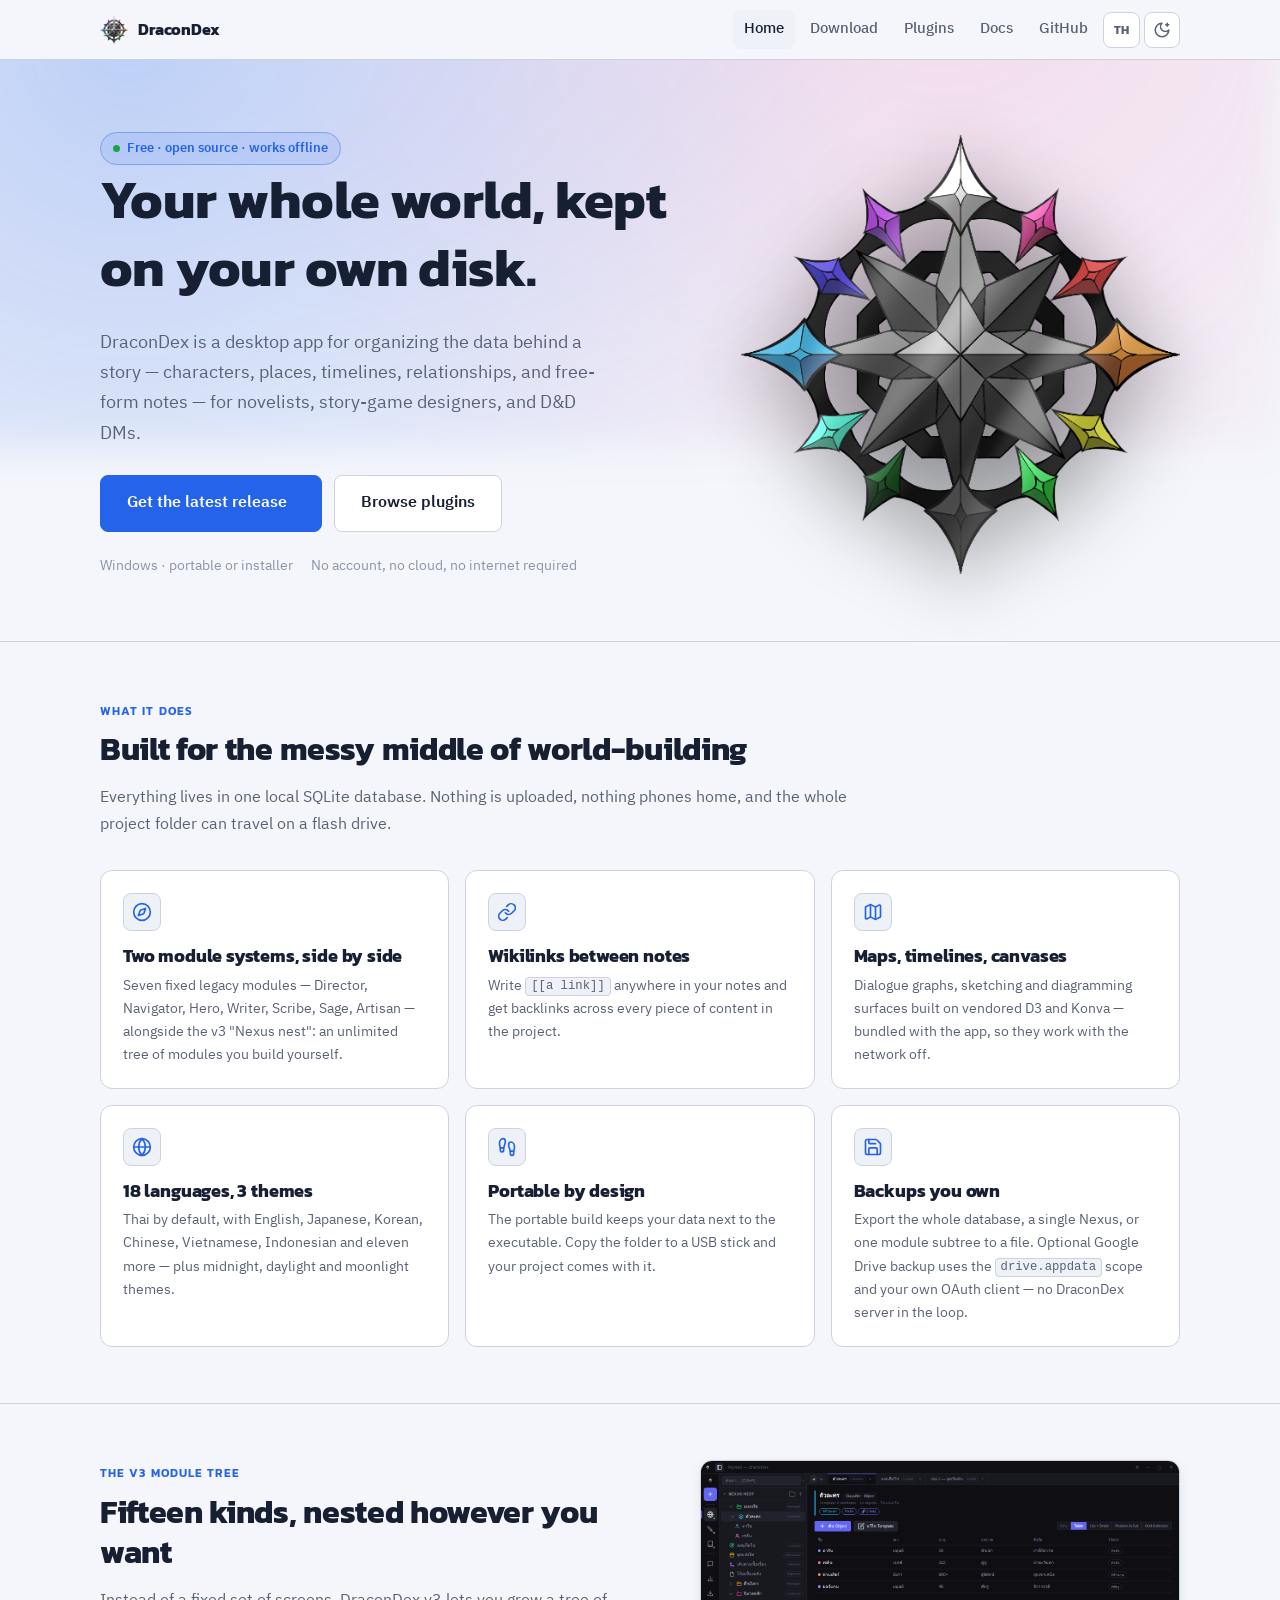
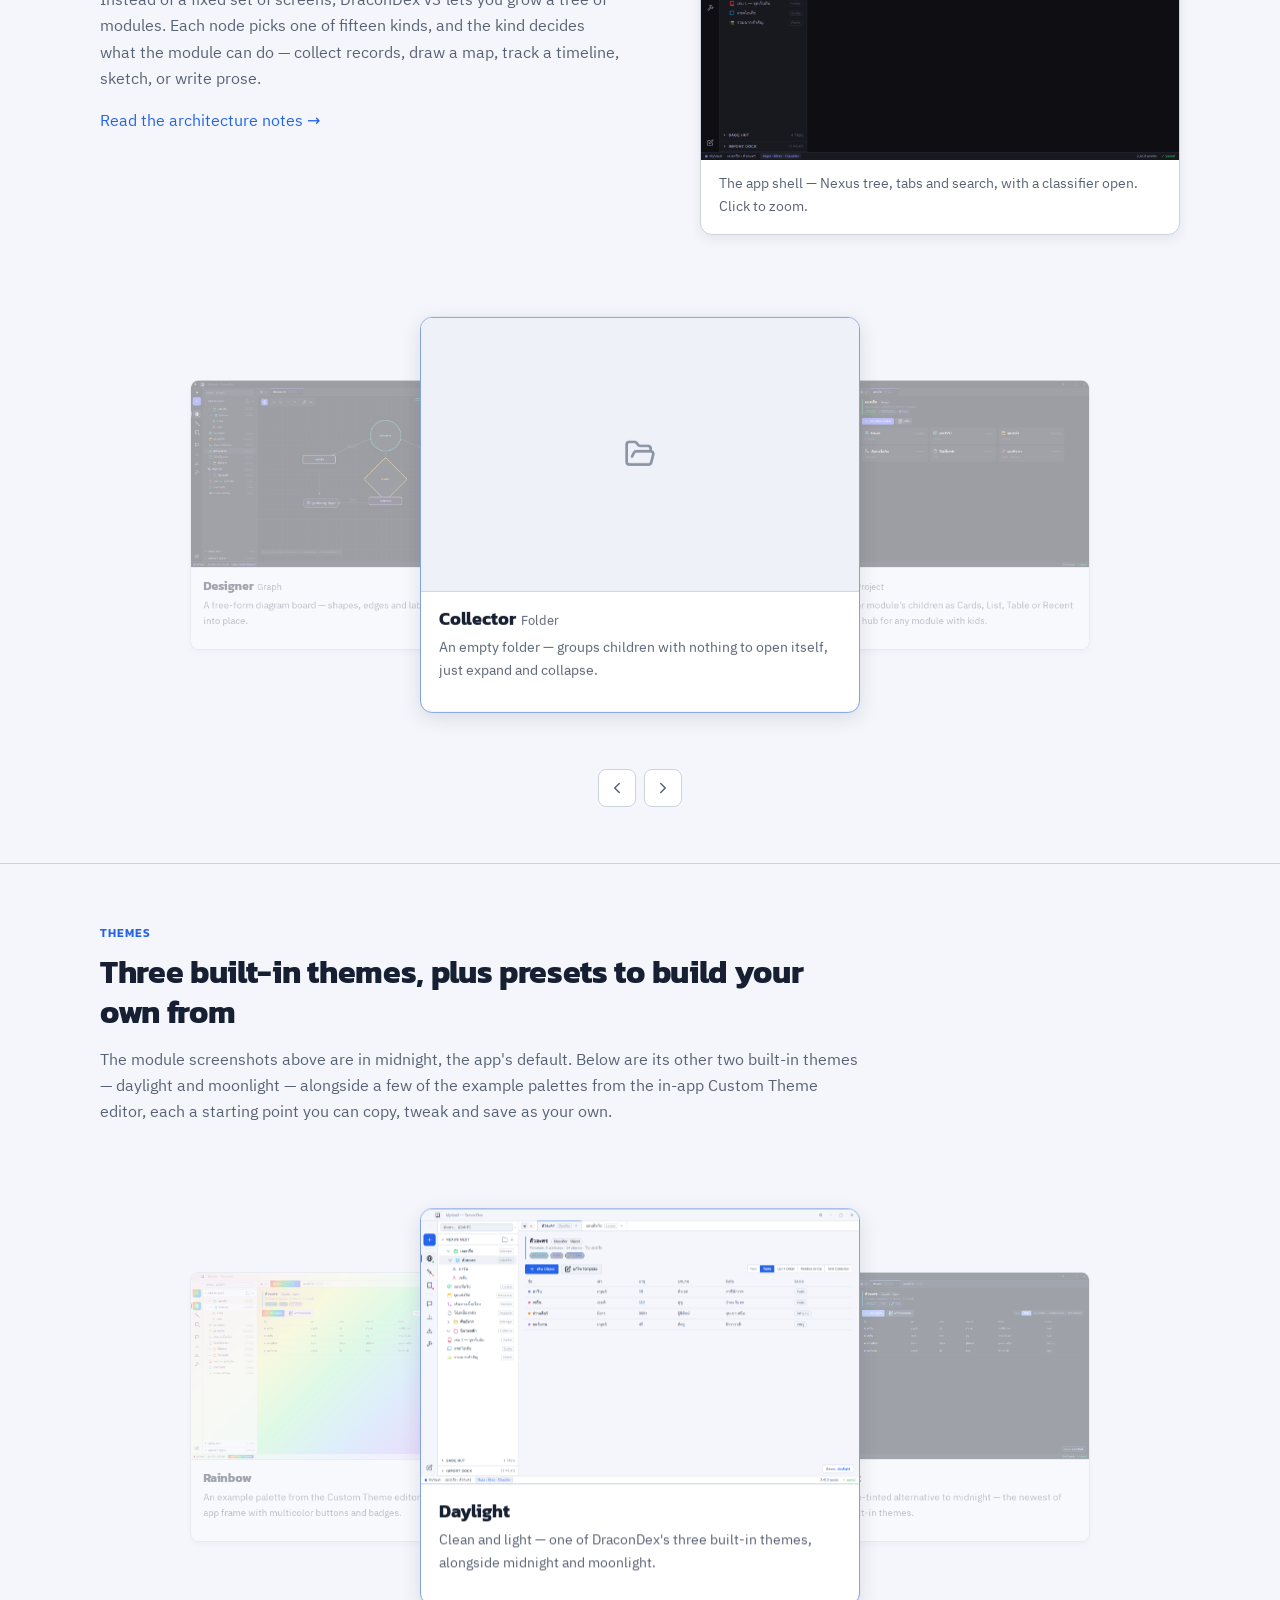
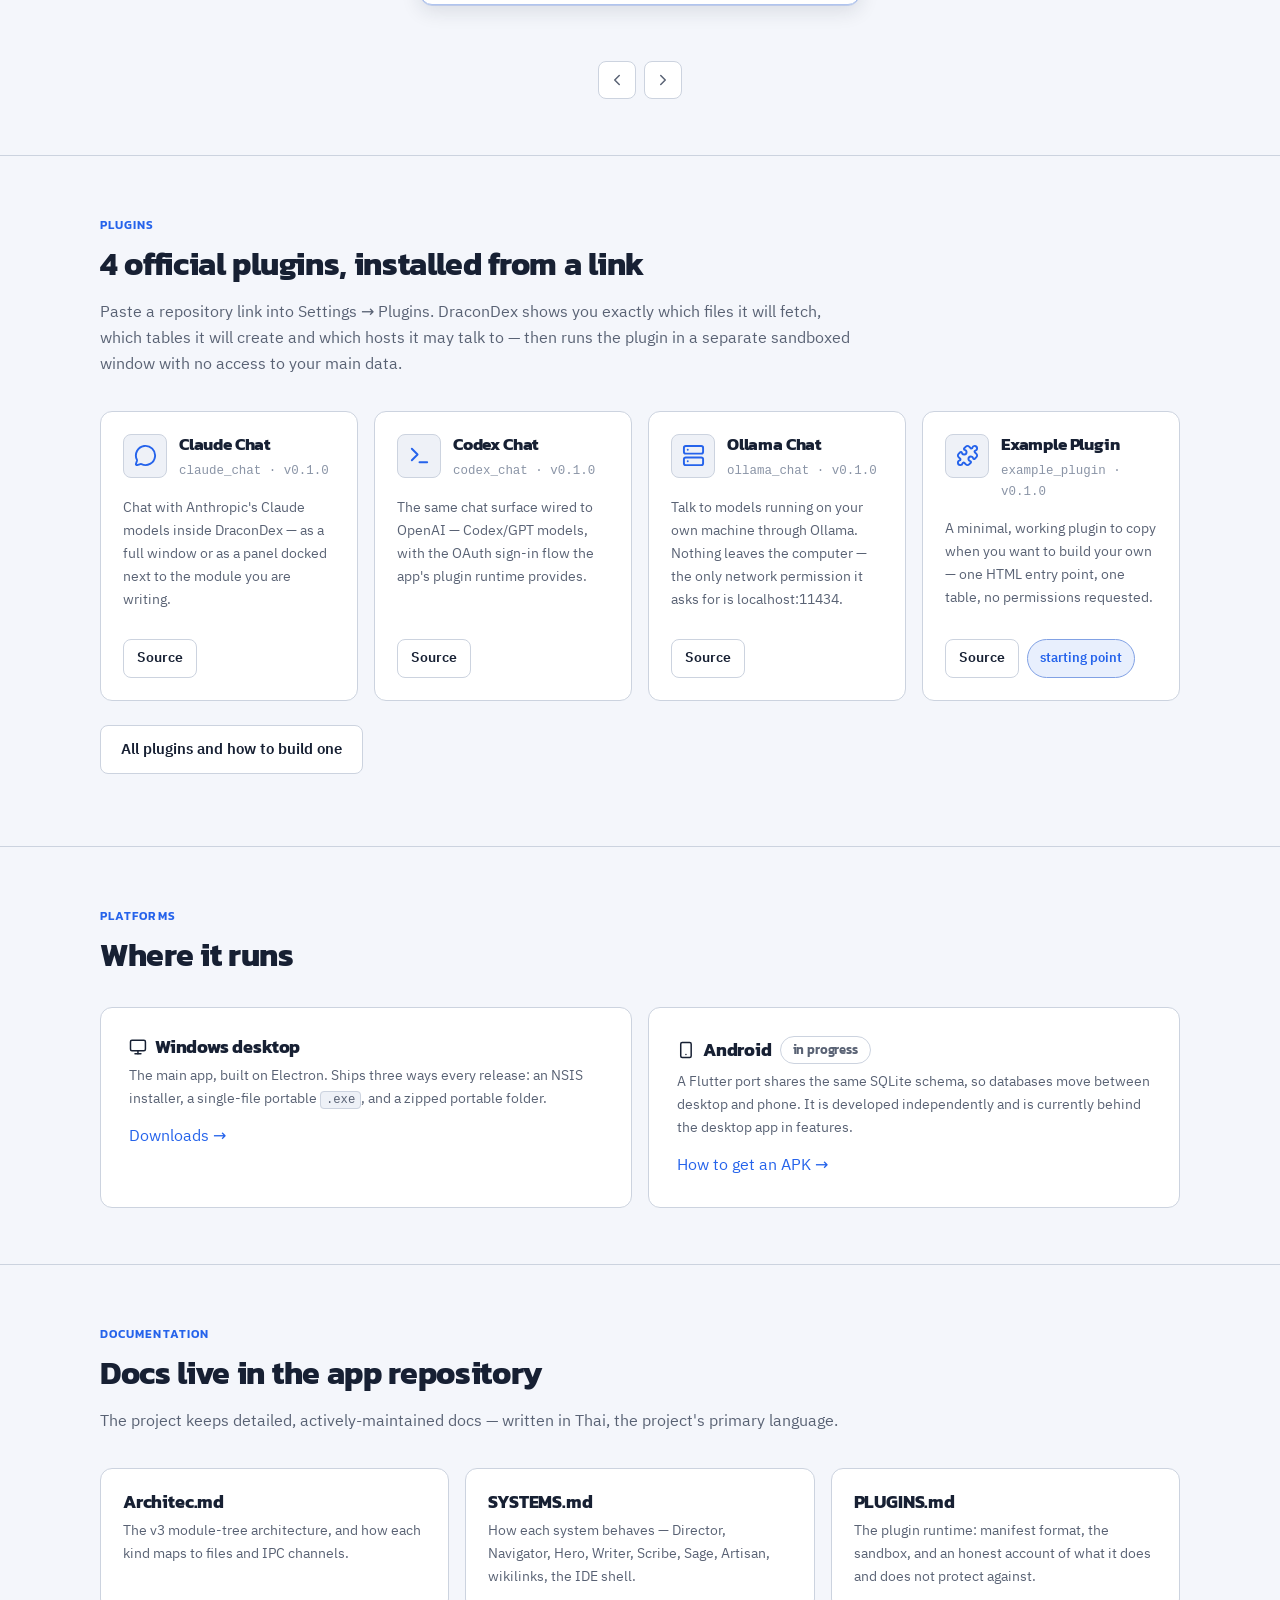
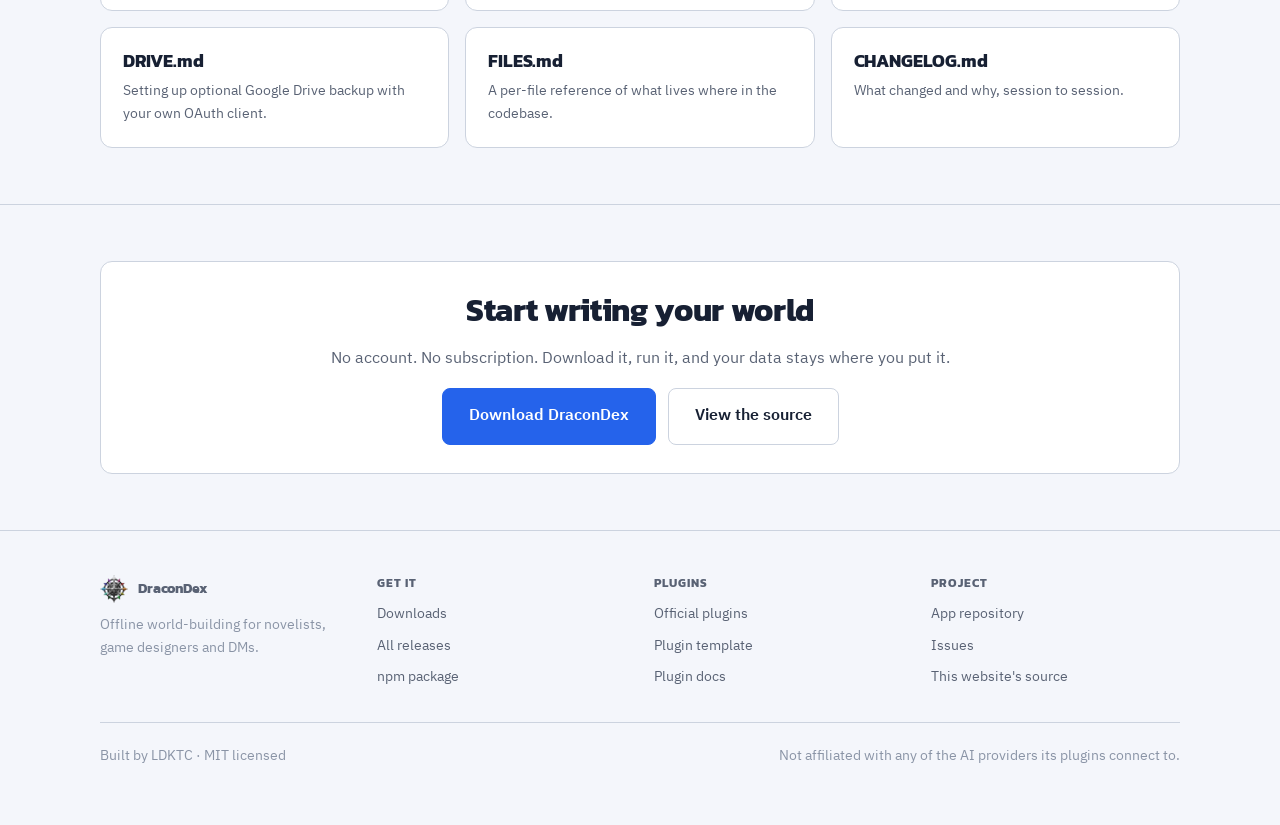
==== index.html @ 239ea505 "Show each module kind's real (Classic) name in the module tree The v3 module-tree carousel only show" ====
<!doctype html>
<html lang="en">
  <head>
    <meta charset="utf-8" />
    <meta name="viewport" content="width=device-width, initial-scale=1" />
    <title data-i18n="home.meta.title">DraconDex — offline world-building for novelists</title>
    <meta
      name="description"
      data-i18n-attr="content:home.meta.description"
      content="DraconDex is a free, offline desktop app for organizing novel world-building data — characters, places, timelines, relationships and wikilinked notes — in a local SQLite database. Windows downloads and official plugins."
    />
    <link rel="icon" href="assets/brand/DraconDex_Icon.ico" />
    <link rel="apple-touch-icon" href="assets/brand/DraconDex_Color-512.png" />
    <link rel="canonical" href="https://ldktc.github.io/Web-DraconDex/" />
    <meta property="og:type" content="website" />
    <meta property="og:title" content="DraconDex" />
    <meta
      property="og:description"
      content="Offline world-building for novelists, game designers and DMs. Characters, places, timelines, relationships and wikilinked notes in a local SQLite database."
    />
    <meta
      property="og:image"
      content="https://ldktc.github.io/Web-DraconDex/assets/brand/DraconDex_Color-512.png"
    />
    <meta name="twitter:card" content="summary_large_image" />
    <link rel="stylesheet" href="assets/css/site.css" />
    <script src="assets/js/icons.js"></script>
    <script src="assets/js/theme.js"></script>
    <script src="assets/js/strings.th.js"></script>
    <script src="assets/js/lang.js"></script>
  </head>
  <body>
    <a class="skip-link" href="#main" data-i18n="common.skip">Skip to content</a>

    <header class="topbar">
      <div class="wrap">
        <a class="brand" href="./">
          <img src="assets/brand/DraconDex_Color-64.png" alt="" />
          <span>DraconDex</span>
        </a>
        <nav class="nav" aria-label="Main">
          <a href="./" aria-current="page" data-i18n="common.nav.home">Home</a>
          <a href="download.html" data-i18n="common.nav.download">Download</a>
          <a href="plugins.html" data-i18n="common.nav.plugins">Plugins</a>
          <a
            class="nav--wide"
            href="https://github.com/LDKTC/App-DraconDex#readme"
            data-i18n="common.nav.docs"
            >Docs</a
          >
          <a class="nav--wide" href="https://github.com/LDKTC/App-DraconDex"
            >GitHub</a
          >
          <button class="icon-btn lang-btn" type="button" data-lang-toggle>TH</button>
          <button class="icon-btn" type="button" data-theme-toggle>
            <svg class="icon" viewBox="0 0 24 24" fill="none" stroke="currentColor" stroke-width="2" stroke-linecap="round" stroke-linejoin="round" aria-hidden="true"><circle cx="12" cy="12" r="4"/><path d="M12 2v2"/><path d="M12 20v2"/><path d="m4.93 4.93 1.41 1.41"/><path d="m17.66 17.66 1.41 1.41"/><path d="M2 12h2"/><path d="M20 12h2"/><path d="m6.34 17.66-1.41 1.41"/><path d="m19.07 4.93-1.41 1.41"/></svg>
          </button>
        </nav>
      </div>
    </header>

    <main id="main">
      <!-- ================================================ hero -->
      <section class="hero">
        <div class="wrap">
          <div class="hero__grid">
            <div>
              <span class="pill pill--accent">
                <span class="dot"></span>
                <span data-i18n="home.hero.pill">Free · open source · works offline</span>
              </span>
              <h1 data-i18n="home.hero.title">Your whole world, kept on your own disk.</h1>
              <p class="hero__lead" data-i18n="home.hero.lead">
                DraconDex is a desktop app for organizing the data behind a
                story — characters, places, timelines, relationships, and
                free-form notes — for novelists, story-game designers, and
                D&amp;D DMs.
              </p>

              <div class="btn-row" style="margin-top: 26px">
                <a
                  class="btn btn--primary btn--lg"
                  href="https://github.com/LDKTC/App-DraconDex/releases/latest"
                  data-latest-download
                >
                  <span data-download-label>Get the latest release</span>
                  <span class="small" style="opacity: 0.75" data-download-sub
                  ></span>
                </a>
                <a class="btn btn--lg" href="plugins.html" data-i18n="home.hero.cta.plugins">Browse plugins</a>
              </div>

              <div class="hero__meta">
                <span data-latest-meta hidden>
                  <span data-i18n="home.hero.meta.latestPrefix">Latest</span> <strong data-latest-version></strong> ·
                  <span data-latest-date></span> ·
                  <a href="https://github.com/LDKTC/App-DraconDex/releases/latest" data-latest-notes data-i18n="home.hero.meta.notes">release notes</a>
                </span>
                <span data-i18n="home.hero.meta.windows">Windows · portable or installer</span>
                <span data-i18n="home.hero.meta.privacy">No account, no cloud, no internet required</span>
              </div>
            </div>

            <div class="hero__art">
              <img
                src="assets/brand/DraconDex_Color-512.png"
                alt="The DraconDex mark: a twelve-pointed compass rose"
                data-i18n-attr="alt:home.hero.art.alt"
                width="700"
                height="700"
              />
            </div>
          </div>
        </div>
      </section>

      <!-- ================================================ features -->
      <section class="section" id="features">
        <div class="wrap">
          <div class="section__head">
            <span class="eyebrow" data-i18n="home.features.eyebrow">What it does</span>
            <h2 data-i18n="home.features.title">Built for the messy middle of world-building</h2>
            <p data-i18n="home.features.lead">
              Everything lives in one local SQLite database. Nothing is
              uploaded, nothing phones home, and the whole project folder can
              travel on a flash drive.
            </p>
          </div>

          <div class="grid grid--3">
            <article class="card">
              <div class="card__icon" aria-hidden="true">
                <svg viewBox="0 0 24 24" fill="none" stroke="currentColor" stroke-width="2" stroke-linecap="round" stroke-linejoin="round"><circle cx="12" cy="12" r="10"/><path d="m16.24 7.76-1.804 5.411a2 2 0 0 1-1.265 1.265L7.76 16.24l1.804-5.411a2 2 0 0 1 1.265-1.265z"/></svg>
              </div>
              <h3 data-i18n="home.features.f1.title">Two module systems, side by side</h3>
              <p class="muted small" data-i18n="home.features.f1.body">
                Seven fixed legacy modules — Director, Navigator, Hero, Writer,
                Scribe, Sage, Artisan — alongside the v3 "Nexus nest": an
                unlimited tree of modules you build yourself.
              </p>
            </article>

            <article class="card">
              <div class="card__icon" aria-hidden="true">
                <svg viewBox="0 0 24 24" fill="none" stroke="currentColor" stroke-width="2" stroke-linecap="round" stroke-linejoin="round"><path d="M10 13a5 5 0 0 0 7.54.54l3-3a5 5 0 0 0-7.07-7.07l-1.72 1.71"/><path d="M14 11a5 5 0 0 0-7.54-.54l-3 3a5 5 0 0 0 7.07 7.07l1.71-1.71"/></svg>
              </div>
              <h3 data-i18n="home.features.f2.title">Wikilinks between notes</h3>
              <p class="muted small" data-i18n="home.features.f2.body">
                Write <code>[[a link]]</code> anywhere in your notes and get
                backlinks across every piece of content in the project.
              </p>
            </article>

            <article class="card">
              <div class="card__icon" aria-hidden="true">
                <svg viewBox="0 0 24 24" fill="none" stroke="currentColor" stroke-width="2" stroke-linecap="round" stroke-linejoin="round"><path d="M14.106 5.553a2 2 0 0 0 1.788 0l3.659-1.83A1 1 0 0 1 21 4.619v12.764a1 1 0 0 1-.553.894l-4.553 2.277a2 2 0 0 1-1.788 0l-4.212-2.106a2 2 0 0 0-1.788 0l-3.659 1.83A1 1 0 0 1 3 19.381V6.618a1 1 0 0 1 .553-.894l4.553-2.277a2 2 0 0 1 1.788 0z"/><path d="M15 5.764v15"/><path d="M9 3.236v15"/></svg>
              </div>
              <h3 data-i18n="home.features.f3.title">Maps, timelines, canvases</h3>
              <p class="muted small" data-i18n="home.features.f3.body">
                Dialogue graphs, sketching and diagramming surfaces built on
                vendored D3 and Konva — bundled with the app, so they work with
                the network off.
              </p>
            </article>

            <article class="card">
              <div class="card__icon" aria-hidden="true">
                <svg viewBox="0 0 24 24" fill="none" stroke="currentColor" stroke-width="2" stroke-linecap="round" stroke-linejoin="round"><circle cx="12" cy="12" r="10"/><path d="M12 2a14.5 14.5 0 0 0 0 20 14.5 14.5 0 0 0 0-20"/><path d="M2 12h20"/></svg>
              </div>
              <h3 data-i18n="home.features.f4.title">18 languages, 3 themes</h3>
              <p class="muted small" data-i18n="home.features.f4.body">
                Thai by default, with English, Japanese, Korean, Chinese,
                Vietnamese, Indonesian and eleven more — plus midnight,
                daylight and moonlight themes.
              </p>
            </article>

            <article class="card">
              <div class="card__icon" aria-hidden="true">
                <svg viewBox="0 0 24 24" fill="none" stroke="currentColor" stroke-width="2" stroke-linecap="round" stroke-linejoin="round"><path d="M4 16v-2.38C4 11.5 2.97 10.5 3 8c.03-2.72 1.49-6 4.5-6C9.37 2 10 3.8 10 5.5c0 3.11-2 5.66-2 8.68V16a2 2 0 1 1-4 0Z"/><path d="M20 20v-2.38c0-2.12 1.03-3.12 1-5.62-.03-2.72-1.49-6-4.5-6C14.63 6 14 7.8 14 9.5c0 3.11 2 5.66 2 8.68V20a2 2 0 1 0 4 0Z"/><path d="M16 17h4"/><path d="M4 13h4"/></svg>
              </div>
              <h3 data-i18n="home.features.f5.title">Portable by design</h3>
              <p class="muted small" data-i18n="home.features.f5.body">
                The portable build keeps your data next to the executable. Copy
                the folder to a USB stick and your project comes with it.
              </p>
            </article>

            <article class="card">
              <div class="card__icon" aria-hidden="true">
                <svg viewBox="0 0 24 24" fill="none" stroke="currentColor" stroke-width="2" stroke-linecap="round" stroke-linejoin="round"><path d="M15.2 3a2 2 0 0 1 1.4.6l3.8 3.8a2 2 0 0 1 .6 1.4V19a2 2 0 0 1-2 2H5a2 2 0 0 1-2-2V5a2 2 0 0 1 2-2z"/><path d="M17 21v-7a1 1 0 0 0-1-1H8a1 1 0 0 0-1 1v7"/><path d="M7 3v4a1 1 0 0 0 1 1h7"/></svg>
              </div>
              <h3 data-i18n="home.features.f6.title">Backups you own</h3>
              <p class="muted small" data-i18n="home.features.f6.body">
                Export the whole database, a single Nexus, or one module
                subtree to a file. Optional Google Drive backup uses the
                <code>drive.appdata</code> scope and your own OAuth client — no
                DraconDex server in the loop.
              </p>
            </article>
          </div>
        </div>
      </section>

      <!-- ================================================ module kinds -->
      <section class="section" id="modules">
        <div class="wrap">
          <div class="grid grid--2" style="align-items: start; gap: 40px">
            <div>
              <span class="eyebrow" data-i18n="home.modules.eyebrow">The v3 module tree</span>
              <h2 data-i18n="home.modules.title">Fifteen kinds, nested however you want</h2>
              <p class="muted" data-i18n="home.modules.lead">
                Instead of a fixed set of screens, DraconDex v3 lets you grow a
                tree of modules. Each node picks one of fifteen kinds, and the
                kind decides what the module can do — collect records, draw a
                map, track a timeline, sketch, or write prose.
              </p>
              <p>
                <a href="https://github.com/LDKTC/App-DraconDex/blob/main/docs/Architec.md"
                  data-i18n="home.modules.link"
                  >Read the architecture notes →</a
                >
              </p>
            </div>
            <figure class="shot">
              <button
                type="button"
                class="shot__trigger"
                data-lightbox-trigger
                data-full="assets/screenshots/shell.png"
                data-caption="The app shell — Nexus tree, tabs and search, with a classifier open."
                data-i18n-attr="data-caption:home.modules.shot.caption"
              >
                <img
                  src="assets/screenshots/shell.png"
                  alt="The DraconDex desktop app: a Nexus tree of modules down the left, tabs across the top, and a classifier's object table open as the main view"
                  width="1440"
                  height="900"
                  loading="lazy"
                  draggable="false"
                />
              </button>
              <figcaption class="small muted" data-i18n="home.modules.shot.figcaption">
                The app shell — Nexus tree, tabs and search, with a classifier open. Click to zoom.
              </figcaption>
            </figure>
          </div>

          <div class="mod-slider" data-mod-slider>
            <div class="mod-slider__stage" data-mod-stage>
              <div
                class="mod-slider__track"
                data-mod-track
                tabindex="0"
                aria-label="Module screenshots — drag, use the arrow buttons, or press the arrow keys to browse; click the front screenshot to zoom"
                data-i18n-attr="aria-label:home.modtrack.aria"
              >
              <figure class="mod-slide" data-mod-item>
                <div class="mod-slide__placeholder" aria-hidden="true">
                  <svg viewBox="0 0 24 24" fill="none" stroke="currentColor" stroke-width="2" stroke-linecap="round" stroke-linejoin="round"><path d="m6 14 1.5-2.9A2 2 0 0 1 9.24 10H20a2 2 0 0 1 1.94 2.5l-1.54 6a2 2 0 0 1-1.95 1.5H4a2 2 0 0 1-2-2V5a2 2 0 0 1 2-2h3.9a2 2 0 0 1 1.69.9l.81 1.2a2 2 0 0 0 1.67.9H18a2 2 0 0 1 2 2v2"/></svg>
                </div>
                <figcaption>
                  <h3>Collector<span class="mod-slide__realname" data-i18n="home.mod.collector.realname">Folder</span></h3>
                  <p class="muted small" data-i18n="home.mod.collector.body">
                    An empty folder — groups children with nothing to open
                    itself, just expand and collapse.
                  </p>
                </figcaption>
              </figure>

              <figure class="mod-slide" data-mod-item>
                <button type="button" class="mod-slide__img" data-lightbox-trigger data-full="assets/screenshots/manager.png" data-caption="Manager — shows a Major module's children as Cards, List, Table or Recent." data-i18n-attr="data-caption:home.mod.manager.caption">
                  <img src="assets/screenshots/manager.png" alt="Manager module showing a Major module's six children as cards" width="1440" height="900" loading="lazy" draggable="false" />
                </button>
                <figcaption>
                  <h3>Manager<span class="mod-slide__realname" data-i18n="home.mod.manager.realname">Project</span></h3>
                  <p class="muted small" data-i18n="home.mod.manager.body">
                    Shows a Major module's children as Cards, List, Table or
                    Recent — the default hub for any module with kids.
                  </p>
                </figcaption>
              </figure>

              <figure class="mod-slide" data-mod-item>
                <button type="button" class="mod-slide__img" data-lightbox-trigger data-full="assets/screenshots/inspector.png" data-caption="Inspector — one long-form note bound to the module's description field." data-i18n-attr="data-caption:home.mod.inspector.caption">
                  <img src="assets/screenshots/inspector.png" alt="Inspector module showing a single note with a markdown editor" width="1440" height="900" loading="lazy" draggable="false" />
                </button>
                <figcaption>
                  <h3>Inspector<span class="mod-slide__realname" data-i18n="home.mod.inspector.realname">Detail</span></h3>
                  <p class="muted small" data-i18n="home.mod.inspector.body">
                    One long-form note: a markdown editor bound to the
                    module's own description field.
                  </p>
                </figcaption>
              </figure>

              <figure class="mod-slide" data-mod-item>
                <button type="button" class="mod-slide__img" data-lightbox-trigger data-full="assets/screenshots/classifier.png" data-caption="Classifier — a typed set of records, shown here as a card grid." data-i18n-attr="data-caption:home.mod.classifier.caption">
                  <img src="assets/screenshots/classifier.png" alt="Classifier module showing a grid of character cards" width="1440" height="900" loading="lazy" draggable="false" />
                </button>
                <figcaption>
                  <h3>Classifier<span class="mod-slide__realname" data-i18n="home.mod.classifier.realname">Category</span></h3>
                  <p class="muted small" data-i18n="home.mod.classifier.body">
                    A typed set of records sharing one attribute template —
                    Table, List+Detail, relation graph or card grid.
                  </p>
                </figcaption>
              </figure>

              <figure class="mod-slide" data-mod-item>
                <button type="button" class="mod-slide__img" data-lightbox-trigger data-full="assets/screenshots/locator.png" data-caption="Locator — a map canvas with polygon areas you draw and label." data-i18n-attr="data-caption:home.mod.locator.caption">
                  <img src="assets/screenshots/locator.png" alt="Locator module showing a map canvas with polygon areas" width="1440" height="900" loading="lazy" draggable="false" />
                </button>
                <figcaption>
                  <h3>Locator<span class="mod-slide__realname" data-i18n="home.mod.locator.realname">Map</span></h3>
                  <p class="muted small" data-i18n="home.mod.locator.body">
                    A map canvas with polygon areas you draw, label and link
                    to.
                  </p>
                </figcaption>
              </figure>

              <figure class="mod-slide" data-mod-item>
                <button type="button" class="mod-slide__img" data-lightbox-trigger data-full="assets/screenshots/chronicler.png" data-caption="Chronicler — an in-world event timeline." data-i18n-attr="data-caption:home.mod.chronicler.caption">
                  <img src="assets/screenshots/chronicler.png" alt="Chronicler module showing an event timeline" width="1440" height="900" loading="lazy" draggable="false" />
                </button>
                <figcaption>
                  <h3>Chronicler<span class="mod-slide__realname" data-i18n="home.mod.chronicler.realname">Timeline</span></h3>
                  <p class="muted small" data-i18n="home.mod.chronicler.body">
                    An in-world event timeline — one-line, down-line list, or
                    side-by-side compare.
                  </p>
                </figcaption>
              </figure>

              <figure class="mod-slide" data-mod-item>
                <button type="button" class="mod-slide__img" data-lightbox-trigger data-full="assets/screenshots/wanderer.png" data-caption="Wanderer — Chronicler's events pinned onto a Locator map." data-i18n-attr="data-caption:home.mod.wanderer.caption">
                  <img src="assets/screenshots/wanderer.png" alt="Wanderer module showing map pins linked to a timeline" width="1440" height="900" loading="lazy" draggable="false" />
                </button>
                <figcaption>
                  <h3>Wanderer<span class="mod-slide__realname" data-i18n="home.mod.wanderer.realname">TimeMap</span></h3>
                  <p class="muted small" data-i18n="home.mod.wanderer.body">
                    Pins Chronicler's events onto a Locator map so you can
                    scrub through time and watch where things happened.
                  </p>
                </figcaption>
              </figure>

              <figure class="mod-slide" data-mod-item>
                <button type="button" class="mod-slide__img" data-lightbox-trigger data-full="assets/screenshots/narrator.png" data-caption="Narrator — a node-and-edge graph for branching dialogue." data-i18n-attr="data-caption:home.mod.narrator.caption">
                  <img src="assets/screenshots/narrator.png" alt="Narrator module showing a node-and-edge dialogue graph" width="1440" height="900" loading="lazy" draggable="false" />
                </button>
                <figcaption>
                  <h3>Narrator<span class="mod-slide__realname" data-i18n="home.mod.narrator.realname">Story</span></h3>
                  <p class="muted small" data-i18n="home.mod.narrator.body">
                    A node-and-edge graph for branching dialogue and route
                    boards.
                  </p>
                </figcaption>
              </figure>

              <figure class="mod-slide" data-mod-item>
                <button type="button" class="mod-slide__img" data-lightbox-trigger data-full="assets/screenshots/author.png" data-caption="Author — chapters down the left, prose in a markdown editor." data-i18n-attr="data-caption:home.mod.author.caption">
                  <img src="assets/screenshots/author.png" alt="Author module showing chapters and a prose editor" width="1440" height="900" loading="lazy" draggable="false" />
                </button>
                <figcaption>
                  <h3>Author<span class="mod-slide__realname" data-i18n="home.mod.author.realname">Book</span></h3>
                  <p class="muted small" data-i18n="home.mod.author.body">
                    A book: chapters down the left, prose in a markdown
                    editor on the right.
                  </p>
                </figcaption>
              </figure>

              <figure class="mod-slide" data-mod-item>
                <button type="button" class="mod-slide__img" data-lightbox-trigger data-full="assets/screenshots/scribe.png" data-caption="Scribe — timestamped chat notes scoped to one module." data-i18n-attr="data-caption:home.mod.scribe.caption">
                  <img src="assets/screenshots/scribe.png" alt="Scribe module showing timestamped chat-style notes" width="1440" height="900" loading="lazy" draggable="false" />
                </button>
                <figcaption>
                  <h3>Scribe<span class="mod-slide__realname" data-i18n="home.mod.scribe.realname">Chat</span></h3>
                  <p class="muted small" data-i18n="home.mod.scribe.body">
                    Timestamped chat notes scoped to one module — quick
                    asides, not the app-wide notebook.
                  </p>
                </figcaption>
              </figure>

              <figure class="mod-slide" data-mod-item>
                <button type="button" class="mod-slide__img" data-lightbox-trigger data-full="assets/screenshots/drafter.png" data-caption="Drafter — a blank markdown page for loose ideas." data-i18n-attr="data-caption:home.mod.drafter.caption">
                  <img src="assets/screenshots/drafter.png" alt="Drafter module showing a blank markdown page" width="1440" height="900" loading="lazy" draggable="false" />
                </button>
                <figcaption>
                  <h3>Drafter<span class="mod-slide__realname" data-i18n="home.mod.drafter.realname">Doc</span></h3>
                  <p class="muted small" data-i18n="home.mod.drafter.body">
                    A blank markdown page for loose ideas that don't need
                    their own database row.
                  </p>
                </figcaption>
              </figure>

              <figure class="mod-slide" data-mod-item>
                <button type="button" class="mod-slide__img" data-lightbox-trigger data-full="assets/screenshots/viewer.png" data-caption="Viewer — a read-only lens over a saved filter." data-i18n-attr="data-caption:home.mod.viewer.caption">
                  <img src="assets/screenshots/viewer.png" alt="Viewer module showing a read-only table built from a saved filter" width="1440" height="900" loading="lazy" draggable="false" />
                </button>
                <figcaption>
                  <h3>Viewer<span class="mod-slide__realname" data-i18n="home.mod.viewer.realname">Analys</span></h3>
                  <p class="muted small" data-i18n="home.mod.viewer.body">
                    A read-only lens over a saved filter — Table, Cards or a
                    kanban-style Board.
                  </p>
                </figcaption>
              </figure>

              <figure class="mod-slide" data-mod-item>
                <button type="button" class="mod-slide__img" data-lightbox-trigger data-full="assets/screenshots/connector.png" data-caption="Connector — a relationship graph built from a saved filter." data-i18n-attr="data-caption:home.mod.connector.caption">
                  <img src="assets/screenshots/connector.png" alt="Connector module showing a relationship graph between characters" width="1440" height="900" loading="lazy" draggable="false" />
                </button>
                <figcaption>
                  <h3>Connector<span class="mod-slide__realname" data-i18n="home.mod.connector.realname">Relation</span></h3>
                  <p class="muted small" data-i18n="home.mod.connector.body">
                    A relationship graph built from a saved filter — nodes
                    are records, edges are relations or wikilinks.
                  </p>
                </figcaption>
              </figure>

              <figure class="mod-slide" data-mod-item>
                <button type="button" class="mod-slide__img" data-lightbox-trigger data-full="assets/screenshots/sketcher.png" data-caption="Sketcher — a freehand drawing canvas." data-i18n-attr="data-caption:home.mod.sketcher.caption">
                  <img src="assets/screenshots/sketcher.png" alt="Sketcher module showing a freehand drawing canvas" width="1440" height="900" loading="lazy" draggable="false" />
                </button>
                <figcaption>
                  <h3>Sketcher<span class="mod-slide__realname" data-i18n="home.mod.sketcher.realname">Drawing</span></h3>
                  <p class="muted small" data-i18n="home.mod.sketcher.body">
                    A freehand drawing canvas — pen, eraser, multiple pages,
                    export to PNG.
                  </p>
                </figcaption>
              </figure>

              <figure class="mod-slide" data-mod-item>
                <button type="button" class="mod-slide__img" data-lightbox-trigger data-full="assets/screenshots/designer.png" data-caption="Designer — a free-form diagram board." data-i18n-attr="data-caption:home.mod.designer.caption">
                  <img src="assets/screenshots/designer.png" alt="Designer module showing a free-form diagram board" width="1440" height="900" loading="lazy" draggable="false" />
                </button>
                <figcaption>
                  <h3>Designer<span class="mod-slide__realname" data-i18n="home.mod.designer.realname">Graph</span></h3>
                  <p class="muted small" data-i18n="home.mod.designer.body">
                    A free-form diagram board — shapes, edges and labels you
                    drag into place.
                  </p>
                </figcaption>
              </figure>
              </div>
            </div>

            <div class="mod-slider__controls">
              <button type="button" class="mod-slider__arrow" data-mod-prev aria-label="Scroll to previous screenshots" data-i18n-attr="aria-label:home.modslider.prev">
                <svg viewBox="0 0 24 24" fill="none" stroke="currentColor" stroke-width="2" stroke-linecap="round" stroke-linejoin="round" aria-hidden="true"><path d="m15 18-6-6 6-6"/></svg>
              </button>
              <button type="button" class="mod-slider__arrow" data-mod-next aria-label="Scroll to next screenshots" data-i18n-attr="aria-label:home.modslider.next">
                <svg viewBox="0 0 24 24" fill="none" stroke="currentColor" stroke-width="2" stroke-linecap="round" stroke-linejoin="round" aria-hidden="true"><path d="m9 18 6-6-6-6"/></svg>
              </button>
            </div>
          </div>
        </div>
      </section>

      <!-- ================================================ theme mockups -->
      <section class="section" id="themes">
        <div class="wrap">
          <div class="section__head">
            <span class="eyebrow" data-i18n="home.themes.eyebrow">Themes</span>
            <h2 data-i18n="home.themes.title">Three built-in themes, plus presets to build your own from</h2>
            <p data-i18n="home.themes.lead">
              The module screenshots above are in midnight, the app's default.
              Below are its other two built-in themes — daylight and moonlight
              — alongside a few of the example palettes from the in-app Custom
              Theme editor, each a starting point you can copy, tweak and save
              as your own.
            </p>
          </div>

          <div class="mod-slider" data-mod-slider>
            <div class="mod-slider__stage" data-mod-stage>
              <div
                class="mod-slider__track"
                data-mod-track
                tabindex="0"
                aria-label="Theme mockups — drag, use the arrow buttons, or press the arrow keys to browse; click the front screenshot to zoom"
                data-i18n-attr="aria-label:home.themetrack.aria"
              >
              <figure class="mod-slide" data-mod-item>
                <button type="button" class="mod-slide__img" data-lightbox-trigger data-full="assets/screenshots/theme-daylight.png" data-caption="Daylight — the app's light theme, one of the three built-in options." data-i18n-attr="data-caption:home.theme.daylight.caption">
                  <img src="assets/screenshots/theme-daylight.png" alt="DraconDex UI shown in the daylight theme" width="1440" height="900" loading="lazy" draggable="false" />
                </button>
                <figcaption>
                  <h3>Daylight</h3>
                  <p class="muted small" data-i18n="home.theme.daylight.body">
                    Clean and light — one of DraconDex's three built-in
                    themes, alongside midnight and moonlight.
                  </p>
                </figcaption>
              </figure>

              <figure class="mod-slide" data-mod-item>
                <button type="button" class="mod-slide__img" data-lightbox-trigger data-full="assets/screenshots/theme-moonlight.png" data-caption="Moonlight — a dark blue variant, the newest of the three built-in themes." data-i18n-attr="data-caption:home.theme.moonlight.caption">
                  <img src="assets/screenshots/theme-moonlight.png" alt="DraconDex UI shown in the moonlight theme" width="1440" height="900" loading="lazy" draggable="false" />
                </button>
                <figcaption>
                  <h3>Moonlight</h3>
                  <p class="muted small" data-i18n="home.theme.moonlight.body">
                    A cooler, blue-tinted alternative to midnight — the newest
                    of the three built-in themes.
                  </p>
                </figcaption>
              </figure>

              <figure class="mod-slide" data-mod-item>
                <button type="button" class="mod-slide__img" data-lightbox-trigger data-full="assets/screenshots/theme-redEclipse.png" data-caption="Red Eclipse — an example palette from the Custom Theme editor, warm reds on near-black." data-i18n-attr="data-caption:home.theme.redeclipse.caption">
                  <img src="assets/screenshots/theme-redEclipse.png" alt="DraconDex UI shown in the Red Eclipse example theme palette" width="1440" height="900" loading="lazy" draggable="false" />
                </button>
                <figcaption>
                  <h3>Red Eclipse</h3>
                  <p class="muted small" data-i18n="home.theme.redeclipse.body">
                    An example palette from the Custom Theme editor — warm
                    reds on a near-black background.
                  </p>
                </figcaption>
              </figure>

              <figure class="mod-slide" data-mod-item>
                <button type="button" class="mod-slide__img" data-lightbox-trigger data-full="assets/screenshots/theme-clearSky.png" data-caption="Clear Sky — an example palette from the Custom Theme editor, cool blues on white." data-i18n-attr="data-caption:home.theme.clearsky.caption">
                  <img src="assets/screenshots/theme-clearSky.png" alt="DraconDex UI shown in the Clear Sky example theme palette" width="1440" height="900" loading="lazy" draggable="false" />
                </button>
                <figcaption>
                  <h3>Clear Sky</h3>
                  <p class="muted small" data-i18n="home.theme.clearsky.body">
                    An example palette from the Custom Theme editor — cool sky
                    blues on a bright white background.
                  </p>
                </figcaption>
              </figure>

              <figure class="mod-slide" data-mod-item>
                <button type="button" class="mod-slide__img" data-lightbox-trigger data-full="assets/screenshots/theme-atDusk.png" data-caption="At Dusk — an example palette from the Custom Theme editor, purples and violet." data-i18n-attr="data-caption:home.theme.atdusk.caption">
                  <img src="assets/screenshots/theme-atDusk.png" alt="DraconDex UI shown in the At Dusk example theme palette" width="1440" height="900" loading="lazy" draggable="false" />
                </button>
                <figcaption>
                  <h3>At Dusk</h3>
                  <p class="muted small" data-i18n="home.theme.atdusk.body">
                    An example palette from the Custom Theme editor — deep
                    purples with a violet accent.
                  </p>
                </figcaption>
              </figure>

              <figure class="mod-slide" data-mod-item>
                <button type="button" class="mod-slide__img" data-lightbox-trigger data-full="assets/screenshots/theme-clearAurora.png" data-caption="Clear Aurora — an example palette from the Custom Theme editor, teal and magenta." data-i18n-attr="data-caption:home.theme.clearaurora.caption">
                  <img src="assets/screenshots/theme-clearAurora.png" alt="DraconDex UI shown in the Clear Aurora example theme palette" width="1440" height="900" loading="lazy" draggable="false" />
                </button>
                <figcaption>
                  <h3>Clear Aurora</h3>
                  <p class="muted small" data-i18n="home.theme.clearaurora.body">
                    An example palette from the Custom Theme editor — teal
                    surfaces with a magenta accent.
                  </p>
                </figcaption>
              </figure>

              <figure class="mod-slide" data-mod-item>
                <button type="button" class="mod-slide__img" data-lightbox-trigger data-full="assets/screenshots/theme-rainbow.png" data-caption="Rainbow — an example palette from the Custom Theme editor, a gradient frame with multicolor controls." data-i18n-attr="data-caption:home.theme.rainbow.caption">
                  <img src="assets/screenshots/theme-rainbow.png" alt="DraconDex UI shown in the Rainbow example theme palette" width="1440" height="900" loading="lazy" draggable="false" />
                </button>
                <figcaption>
                  <h3>Rainbow</h3>
                  <p class="muted small" data-i18n="home.theme.rainbow.body">
                    An example palette from the Custom Theme editor — a
                    gradient app frame with multicolor buttons and badges.
                  </p>
                </figcaption>
              </figure>
              </div>
            </div>

            <div class="mod-slider__controls">
              <button type="button" class="mod-slider__arrow" data-mod-prev aria-label="Scroll to previous screenshots" data-i18n-attr="aria-label:home.modslider.prev">
                <svg viewBox="0 0 24 24" fill="none" stroke="currentColor" stroke-width="2" stroke-linecap="round" stroke-linejoin="round" aria-hidden="true"><path d="m15 18-6-6 6-6"/></svg>
              </button>
              <button type="button" class="mod-slider__arrow" data-mod-next aria-label="Scroll to next screenshots" data-i18n-attr="aria-label:home.modslider.next">
                <svg viewBox="0 0 24 24" fill="none" stroke="currentColor" stroke-width="2" stroke-linecap="round" stroke-linejoin="round" aria-hidden="true"><path d="m9 18 6-6-6-6"/></svg>
              </button>
            </div>
          </div>
        </div>
      </section>

      <!-- ================================================ plugins -->
      <section class="section" id="plugins">
        <div class="wrap">
          <div class="section__head">
            <span class="eyebrow" data-i18n="home.plugins.eyebrow">Plugins</span>
            <h2>
              <span data-plugin-count>4</span>
              <span data-i18n="home.plugins.title.suffix">official plugins, installed from
              a link</span>
            </h2>
            <p data-i18n="home.plugins.lead">
              Paste a repository link into Settings → Plugins. DraconDex shows
              you exactly which files it will fetch, which tables it will
              create and which hosts it may talk to — then runs the plugin in a
              separate sandboxed window with no access to your main data.
            </p>
          </div>

          <div class="grid grid--4" data-plugin-teaser>
            <p class="muted">
              <a href="plugins.html">See all DraconDex plugins →</a>
            </p>
          </div>

          <p style="margin-top: 24px">
            <a class="btn" href="plugins.html" data-i18n="home.plugins.cta">All plugins and how to build one</a>
          </p>
        </div>
      </section>

      <!-- ================================================ platforms -->
      <section class="section" id="platforms">
        <div class="wrap">
          <div class="section__head">
            <span class="eyebrow" data-i18n="home.platforms.eyebrow">Platforms</span>
            <h2 data-i18n="home.platforms.title">Where it runs</h2>
          </div>
          <div class="grid grid--2">
            <article class="card card--pad-lg">
              <h3 class="h-icon">
                <svg class="icon" viewBox="0 0 24 24" fill="none" stroke="currentColor" stroke-width="2" stroke-linecap="round" stroke-linejoin="round" aria-hidden="true"><rect width="20" height="14" x="2" y="3" rx="2"/><line x1="8" x2="16" y1="21" y2="21"/><line x1="12" x2="12" y1="17" y2="21"/></svg>
                <span data-i18n="home.platforms.win.title">Windows desktop</span>
              </h3>
              <p class="muted small" data-i18n="home.platforms.win.body">
                The main app, built on Electron. Ships three ways every
                release: an NSIS installer, a single-file portable
                <code>.exe</code>, and a zipped portable folder.
              </p>
              <p><a href="download.html" data-i18n="home.platforms.win.link">Downloads →</a></p>
            </article>
            <article class="card card--pad-lg">
              <h3 class="h-icon">
                <svg class="icon" viewBox="0 0 24 24" fill="none" stroke="currentColor" stroke-width="2" stroke-linecap="round" stroke-linejoin="round" aria-hidden="true"><rect width="14" height="20" x="5" y="2" rx="2" ry="2"/><path d="M12 18h.01"/></svg>
                Android <span class="pill" data-i18n="home.platforms.android.pill">in progress</span>
              </h3>
              <p class="muted small" data-i18n="home.platforms.android.body">
                A Flutter port shares the same SQLite schema, so databases move
                between desktop and phone. It is developed independently and is
                currently behind the desktop app in features.
              </p>
              <p><a href="download.html#android" data-i18n="home.platforms.android.link">How to get an APK →</a></p>
            </article>
          </div>
        </div>
      </section>

      <!-- ================================================ docs -->
      <section class="section" id="docs">
        <div class="wrap">
          <div class="section__head">
            <span class="eyebrow" data-i18n="home.docs.eyebrow">Documentation</span>
            <h2 data-i18n="home.docs.title">Docs live in the app repository</h2>
            <p data-i18n="home.docs.lead">
              The project keeps detailed, actively-maintained docs — written in
              Thai, the project's primary language.
            </p>
          </div>
          <div class="grid grid--3">
            <a
              class="card card--link"
              href="https://github.com/LDKTC/App-DraconDex/blob/main/docs/Architec.md"
            >
              <h3>Architec.md</h3>
              <p class="muted small" data-i18n="home.docs.architec">
                The v3 module-tree architecture, and how each kind maps to
                files and IPC channels.
              </p>
            </a>
            <a
              class="card card--link"
              href="https://github.com/LDKTC/App-DraconDex/blob/main/docs/SYSTEMS.md"
            >
              <h3>SYSTEMS.md</h3>
              <p class="muted small" data-i18n="home.docs.systems">
                How each system behaves — Director, Navigator, Hero, Writer,
                Scribe, Sage, Artisan, wikilinks, the IDE shell.
              </p>
            </a>
            <a
              class="card card--link"
              href="https://github.com/LDKTC/App-DraconDex/blob/main/docs/PLUGINS.md"
            >
              <h3>PLUGINS.md</h3>
              <p class="muted small" data-i18n="home.docs.plugins">
                The plugin runtime: manifest format, the sandbox, and an honest
                account of what it does and does not protect against.
              </p>
            </a>
            <a
              class="card card--link"
              href="https://github.com/LDKTC/App-DraconDex/blob/main/docs/DRIVE.md"
            >
              <h3>DRIVE.md</h3>
              <p class="muted small" data-i18n="home.docs.drive">
                Setting up optional Google Drive backup with your own OAuth
                client.
              </p>
            </a>
            <a
              class="card card--link"
              href="https://github.com/LDKTC/App-DraconDex/blob/main/docs/FILES.md"
            >
              <h3>FILES.md</h3>
              <p class="muted small" data-i18n="home.docs.files">
                A per-file reference of what lives where in the codebase.
              </p>
            </a>
            <a
              class="card card--link"
              href="https://github.com/LDKTC/App-DraconDex/blob/main/docs/CHANGELOG.md"
            >
              <h3>CHANGELOG.md</h3>
              <p class="muted small" data-i18n="home.docs.changelog">
                What changed and why, session to session.
              </p>
            </a>
          </div>
        </div>
      </section>

      <!-- ================================================ cta -->
      <section class="section" id="get">
        <div class="wrap">
          <div class="card card--pad-lg" style="text-align: center">
            <h2 data-i18n="home.cta.title">Start writing your world</h2>
            <p class="muted" data-i18n="home.cta.body">
              No account. No subscription. Download it, run it, and your data
              stays where you put it.
            </p>
            <div class="btn-row" style="justify-content: center">
              <a class="btn btn--primary btn--lg" href="download.html" data-i18n="home.cta.download"
                >Download DraconDex</a
              >
              <a
                class="btn btn--lg"
                href="https://github.com/LDKTC/App-DraconDex"
                data-i18n="home.cta.source"
                >View the source</a
              >
            </div>
          </div>
        </div>
      </section>
    </main>

    <footer class="footer">
      <div class="wrap">
        <div class="footer__grid">
          <div>
            <a class="brand" href="./" style="margin-bottom: 10px">
              <img src="assets/brand/DraconDex_Color-64.png" alt="" />
              <span>DraconDex</span>
            </a>
            <p class="small" data-i18n="common.footer.tagline">
              Offline world-building for novelists, game designers and DMs.
            </p>
          </div>
          <div>
            <h4 data-i18n="common.footer.getit">Get it</h4>
            <ul>
              <li><a href="download.html" data-i18n="common.nav.download">Downloads</a></li>
              <li>
                <a href="https://github.com/LDKTC/App-DraconDex/releases"
                  data-i18n="common.footer.allreleases"
                  >All releases</a
                >
              </li>
              <li>
                <a href="https://github.com/LDKTC/App-DraconDex/packages"
                  data-i18n="common.footer.npm"
                  >npm package</a
                >
              </li>
            </ul>
          </div>
          <div>
            <h4 data-i18n="common.nav.plugins">Plugins</h4>
            <ul>
              <li><a href="plugins.html" data-i18n="common.footer.officialplugins">Official plugins</a></li>
              <li>
                <a href="https://github.com/LDKTC/DraconDex-Plugin-Template"
                  data-i18n="common.footer.plugintemplate"
                  >Plugin template</a
                >
              </li>
              <li>
                <a
                  href="https://github.com/LDKTC/App-DraconDex/blob/main/docs/PLUGINS.md"
                  data-i18n="common.footer.plugindocs"
                  >Plugin docs</a
                >
              </li>
            </ul>
          </div>
          <div>
            <h4 data-i18n="common.footer.project">Project</h4>
            <ul>
              <li>
                <a href="https://github.com/LDKTC/App-DraconDex" data-i18n="common.footer.apprepo">App repository</a>
              </li>
              <li>
                <a href="https://github.com/LDKTC/App-DraconDex/issues"
                  data-i18n="common.footer.issues"
                  >Issues</a
                >
              </li>
              <li>
                <a href="https://github.com/LDKTC/Web-DraconDex"
                  data-i18n="common.footer.websitesource"
                  >This website's source</a
                >
              </li>
            </ul>
          </div>
        </div>
        <div class="footer__bottom">
          <span data-i18n="common.footer.built">Built by LDKTC · MIT licensed</span>
          <span data-i18n="common.footer.disclaimer">Not affiliated with any of the AI providers its plugins connect to.</span>
        </div>
      </div>
    </footer>

    <div class="lightbox" data-lightbox role="dialog" aria-modal="true" aria-label="Screenshot viewer" data-i18n-attr="aria-label:common.lightbox.aria" hidden>
      <div class="lightbox__toolbar">
        <button type="button" class="lightbox__btn" data-lightbox-zoom-out aria-label="Zoom out" data-i18n-attr="aria-label:common.lightbox.zoomout">
          <svg viewBox="0 0 24 24" fill="none" stroke="currentColor" stroke-width="2" stroke-linecap="round" stroke-linejoin="round" aria-hidden="true"><circle cx="11" cy="11" r="8"/><line x1="21" x2="16.65" y1="21" y2="16.65"/><line x1="8" x2="14" y1="11" y2="11"/></svg>
        </button>
        <span class="lightbox__zoom-level" data-lightbox-zoom-level>100%</span>
        <button type="button" class="lightbox__btn" data-lightbox-zoom-in aria-label="Zoom in" data-i18n-attr="aria-label:common.lightbox.zoomin">
          <svg viewBox="0 0 24 24" fill="none" stroke="currentColor" stroke-width="2" stroke-linecap="round" stroke-linejoin="round" aria-hidden="true"><circle cx="11" cy="11" r="8"/><line x1="21" x2="16.65" y1="21" y2="16.65"/><line x1="11" x2="11" y1="8" y2="14"/><line x1="8" x2="14" y1="11" y2="11"/></svg>
        </button>
        <button type="button" class="lightbox__btn" data-lightbox-close aria-label="Close" data-i18n-attr="aria-label:common.lightbox.close">
          <svg viewBox="0 0 24 24" fill="none" stroke="currentColor" stroke-width="2" stroke-linecap="round" stroke-linejoin="round" aria-hidden="true"><path d="M18 6 6 18"/><path d="m6 6 12 12"/></svg>
        </button>
      </div>
      <button type="button" class="lightbox__btn lightbox__nav lightbox__nav--prev" data-lightbox-prev aria-label="Previous screenshot" data-i18n-attr="aria-label:common.lightbox.prev">
        <svg viewBox="0 0 24 24" fill="none" stroke="currentColor" stroke-width="2" stroke-linecap="round" stroke-linejoin="round" aria-hidden="true"><path d="m15 18-6-6 6-6"/></svg>
      </button>
      <button type="button" class="lightbox__btn lightbox__nav lightbox__nav--next" data-lightbox-next aria-label="Next screenshot" data-i18n-attr="aria-label:common.lightbox.next">
        <svg viewBox="0 0 24 24" fill="none" stroke="currentColor" stroke-width="2" stroke-linecap="round" stroke-linejoin="round" aria-hidden="true"><path d="m9 18 6-6-6-6"/></svg>
      </button>
      <div class="lightbox__stage" data-lightbox-stage>
        <img data-lightbox-img alt="" draggable="false" />
      </div>
      <p class="lightbox__caption" data-lightbox-caption></p>
    </div>

    <script src="assets/js/releases.js"></script>
    <script src="assets/js/plugins.js"></script>
    <script src="assets/js/mod-slider.js"></script>
  </body>
</html>
---- assets/css/site.css ----
/* ==========================================================================
   DraconDex website — styles
   Color roles mirror the app's design tokens (src/design/tokens/tokens.json
   in LDKTC/App-DraconDex): "midnight" is the app's default theme, "daylight"
   is its light theme, "moonlight" is a third dark-blue variant. Keep these
   in sync with the app when tokens change.
   ========================================================================== */

/* --- fonts ------------------------------------------------------------
   Self-hosted, Latin + Thai subsets only (no CDN calls, no build step).
   "Kanit Display" (OFL) drives headings and the wordmark; "Plex Sans
   Thai" (OFL) is IBM Plex Sans Thai and carries body copy in both
   scripts. Source: Google Fonts — see assets/fonts/README.md. */

@font-face {
  font-family: "Plex Sans Thai";
  font-style: normal;
  font-weight: 400;
  font-display: swap;
  src: url("../fonts/plex-sans-thai-400-latin.woff2") format("woff2");
  unicode-range: U+0000-00FF, U+0131, U+0152-0153, U+02BB-02BC, U+02C6, U+02DA, U+02DC, U+0304, U+0308, U+0329, U+2000-206F, U+20AC, U+2122, U+2191, U+2193, U+2212, U+2215, U+FEFF, U+FFFD;
}

@font-face {
  font-family: "Plex Sans Thai";
  font-style: normal;
  font-weight: 400;
  font-display: swap;
  src: url("../fonts/plex-sans-thai-400-thai.woff2") format("woff2");
  unicode-range: U+02D7, U+0303, U+0331, U+0E01-0E5B, U+200C-200D, U+25CC;
}

@font-face {
  font-family: "Plex Sans Thai";
  font-style: normal;
  font-weight: 500;
  font-display: swap;
  src: url("../fonts/plex-sans-thai-500-latin.woff2") format("woff2");
  unicode-range: U+0000-00FF, U+0131, U+0152-0153, U+02BB-02BC, U+02C6, U+02DA, U+02DC, U+0304, U+0308, U+0329, U+2000-206F, U+20AC, U+2122, U+2191, U+2193, U+2212, U+2215, U+FEFF, U+FFFD;
}

@font-face {
  font-family: "Plex Sans Thai";
  font-style: normal;
  font-weight: 500;
  font-display: swap;
  src: url("../fonts/plex-sans-thai-500-thai.woff2") format("woff2");
  unicode-range: U+02D7, U+0303, U+0331, U+0E01-0E5B, U+200C-200D, U+25CC;
}

@font-face {
  font-family: "Plex Sans Thai";
  font-style: normal;
  font-weight: 600;
  font-display: swap;
  src: url("../fonts/plex-sans-thai-600-latin.woff2") format("woff2");
  unicode-range: U+0000-00FF, U+0131, U+0152-0153, U+02BB-02BC, U+02C6, U+02DA, U+02DC, U+0304, U+0308, U+0329, U+2000-206F, U+20AC, U+2122, U+2191, U+2193, U+2212, U+2215, U+FEFF, U+FFFD;
}

@font-face {
  font-family: "Plex Sans Thai";
  font-style: normal;
  font-weight: 600;
  font-display: swap;
  src: url("../fonts/plex-sans-thai-600-thai.woff2") format("woff2");
  unicode-range: U+02D7, U+0303, U+0331, U+0E01-0E5B, U+200C-200D, U+25CC;
}

@font-face {
  font-family: "Plex Sans Thai";
  font-style: normal;
  font-weight: 700;
  font-display: swap;
  src: url("../fonts/plex-sans-thai-700-latin.woff2") format("woff2");
  unicode-range: U+0000-00FF, U+0131, U+0152-0153, U+02BB-02BC, U+02C6, U+02DA, U+02DC, U+0304, U+0308, U+0329, U+2000-206F, U+20AC, U+2122, U+2191, U+2193, U+2212, U+2215, U+FEFF, U+FFFD;
}

@font-face {
  font-family: "Plex Sans Thai";
  font-style: normal;
  font-weight: 700;
  font-display: swap;
  src: url("../fonts/plex-sans-thai-700-thai.woff2") format("woff2");
  unicode-range: U+02D7, U+0303, U+0331, U+0E01-0E5B, U+200C-200D, U+25CC;
}

@font-face {
  font-family: "Kanit Display";
  font-style: normal;
  font-weight: 600;
  font-display: swap;
  src: url("../fonts/kanit-600-latin.woff2") format("woff2");
  unicode-range: U+0000-00FF, U+0131, U+0152-0153, U+02BB-02BC, U+02C6, U+02DA, U+02DC, U+0304, U+0308, U+0329, U+2000-206F, U+20AC, U+2122, U+2191, U+2193, U+2212, U+2215, U+FEFF, U+FFFD;
}

@font-face {
  font-family: "Kanit Display";
  font-style: normal;
  font-weight: 600;
  font-display: swap;
  src: url("../fonts/kanit-600-thai.woff2") format("woff2");
  unicode-range: U+02D7, U+0303, U+0331, U+0E01-0E5B, U+200C-200D, U+25CC;
}

@font-face {
  font-family: "Kanit Display";
  font-style: normal;
  font-weight: 700;
  font-display: swap;
  src: url("../fonts/kanit-700-latin.woff2") format("woff2");
  unicode-range: U+0000-00FF, U+0131, U+0152-0153, U+02BB-02BC, U+02C6, U+02DA, U+02DC, U+0304, U+0308, U+0329, U+2000-206F, U+20AC, U+2122, U+2191, U+2193, U+2212, U+2215, U+FEFF, U+FFFD;
}

@font-face {
  font-family: "Kanit Display";
  font-style: normal;
  font-weight: 700;
  font-display: swap;
  src: url("../fonts/kanit-700-thai.woff2") format("woff2");
  unicode-range: U+02D7, U+0303, U+0331, U+0E01-0E5B, U+200C-200D, U+25CC;
}

/* --- tokens: midnight (default / dark) ----------------------------------- */
:root {
  --bg: #0f0f13;
  --surface: #18181f;
  --raised: #22222d;
  --hover: #2a2a38;
  --border: #2e2e3f;
  --t1: #e8e8f0;
  --t2: #9090a8;
  --t3: #5a5a72;
  --accent: #6366f1;
  --accentH: #818cf8;
  --danger: #ef4444;
  --success: #22c55e;

  --rs: 4px;
  --r: 8px;
  --rl: 12px;
  --nav: 60px;
  --ease: 0.15s ease;

  --shadow-card: 0 4px 12px rgba(0, 0, 0, 0.3);
  --shadow-pop: 0 6px 20px rgba(0, 0, 0, 0.3);
  --maxw: 1120px;
  --font-sans: "Plex Sans Thai", "Segoe UI Emoji", "Segoe UI Symbol",
    "Segoe UI", system-ui, -apple-system, "Noto Sans Thai", sans-serif;
  --font-display: "Kanit Display", var(--font-sans);
  --font-mono: ui-monospace, SFMono-Regular, "Courier New", monospace;
}

/* --- tokens: daylight (light) -------------------------------------------- */
:root[data-theme="daylight"] {
  --bg: #f4f6fb;
  --surface: #ffffff;
  --raised: #eef1f7;
  --hover: #e2e7f0;
  --border: #ccd3df;
  --t1: #172033;
  --t2: #596274;
  --t3: #8a94a6;
  --accent: #2563eb;
  --accentH: #3b82f6;
  --danger: #dc2626;
  --success: #16a34a;

  --shadow-card: 0 4px 12px rgba(23, 32, 51, 0.08);
  --shadow-pop: 0 6px 20px rgba(23, 32, 51, 0.12);
}

/* --- tokens: moonlight (dark blue) ---------------------------------------- */
:root[data-theme="moonlight"] {
  --bg: #101620;
  --surface: #182231;
  --raised: #223044;
  --hover: #2d3b52;
  --border: #334258;
  --t1: #edf4ff;
  --t2: #a6b3c7;
  --t3: #66758c;
  --accent: #7c9cff;
  --accentH: #9bb5ff;
  --danger: #f87171;
  --success: #34d399;

  --shadow-card: 0 4px 12px rgba(0, 0, 0, 0.3);
  --shadow-pop: 0 6px 20px rgba(0, 0, 0, 0.3);
}

/* Follow the OS when the visitor has not picked a theme explicitly. */
@media (prefers-color-scheme: light) {
  :root:not([data-theme="midnight"]):not([data-theme="moonlight"]) {
    --bg: #f4f6fb;
    --surface: #ffffff;
    --raised: #eef1f7;
    --hover: #e2e7f0;
    --border: #ccd3df;
    --t1: #172033;
    --t2: #596274;
    --t3: #8a94a6;
    --accent: #2563eb;
    --accentH: #3b82f6;
    --danger: #dc2626;
    --success: #16a34a;

    --shadow-card: 0 4px 12px rgba(23, 32, 51, 0.08);
    --shadow-pop: 0 6px 20px rgba(23, 32, 51, 0.12);
  }
}

/* --- base ---------------------------------------------------------------- */
*,
*::before,
*::after {
  box-sizing: border-box;
}

html {
  scroll-behavior: smooth;
  scroll-padding-top: calc(var(--nav) + 16px);
}

body {
  margin: 0;
  background: var(--bg);
  color: var(--t1);
  font-family: var(--font-sans);
  font-size: 16px;
  line-height: 1.65;
  -webkit-font-smoothing: antialiased;
}

h1,
h2,
h3,
h4 {
  font-family: var(--font-display);
  line-height: 1.25;
  margin: 0 0 0.5em;
  font-weight: 700;
  letter-spacing: -0.01em;
}

h1 {
  font-size: clamp(2.1rem, 6vw, 3.4rem);
}
h2 {
  font-size: clamp(1.5rem, 3.5vw, 2rem);
}
h3 {
  font-size: 1.12rem;
}

p {
  margin: 0 0 1em;
}

a {
  color: var(--accent);
  text-decoration: none;
  transition: color var(--ease);
}
a:hover {
  color: var(--accentH);
  text-decoration: underline;
}

code,
kbd,
pre {
  font-family: var(--font-mono);
  font-size: 0.875em;
}

code {
  background: var(--raised);
  border: 1px solid var(--border);
  border-radius: var(--rs);
  padding: 0.1em 0.4em;
}

pre {
  background: var(--surface);
  border: 1px solid var(--border);
  border-radius: var(--r);
  padding: 14px 16px;
  overflow-x: auto;
  margin: 0 0 1em;
}

pre code {
  background: none;
  border: 0;
  padding: 0;
}

img {
  max-width: 100%;
}

hr {
  border: 0;
  border-top: 1px solid var(--border);
  margin: 48px 0;
}

:focus-visible {
  outline: 2px solid var(--accent);
  outline-offset: 2px;
  border-radius: var(--rs);
}

.skip-link {
  position: absolute;
  left: -9999px;
  top: 0;
  background: var(--accent);
  color: #fff;
  padding: 10px 16px;
  border-radius: 0 0 var(--r) 0;
  z-index: 100;
}
.skip-link:focus {
  left: 0;
}

/* --- layout -------------------------------------------------------------- */
.wrap {
  width: 100%;
  max-width: var(--maxw);
  margin: 0 auto;
  padding: 0 20px;
}

.section {
  padding: 56px 0;
  border-top: 1px solid var(--border);
}

.section--plain {
  border-top: 0;
}

.section__head {
  max-width: 760px;
  margin-bottom: 32px;
}

.section__head p {
  color: var(--t2);
  margin-bottom: 0;
}

.eyebrow {
  display: inline-block;
  font-family: var(--font-display);
  font-size: 0.75rem;
  font-weight: 600;
  letter-spacing: 0.09em;
  text-transform: uppercase;
  color: var(--accent);
  margin-bottom: 8px;
}

.muted {
  color: var(--t2);
}

.small {
  font-size: 0.875rem;
}

/* --- top bar ------------------------------------------------------------- */
.topbar {
  position: sticky;
  top: 0;
  z-index: 50;
  height: var(--nav);
  display: flex;
  align-items: center;
  background: color-mix(in srgb, var(--bg) 88%, transparent);
  backdrop-filter: blur(10px);
  border-bottom: 1px solid var(--border);
}

.topbar .wrap {
  display: flex;
  align-items: center;
  gap: 12px;
}

.brand {
  display: flex;
  align-items: center;
  gap: 10px;
  font-family: var(--font-display);
  font-weight: 700;
  color: var(--t1);
  letter-spacing: -0.01em;
}
.brand:hover {
  color: var(--t1);
  text-decoration: none;
}

.brand img {
  width: 28px;
  height: 28px;
  display: block;
}

.nav {
  display: flex;
  align-items: center;
  gap: 4px;
  margin-left: auto;
}

.nav a {
  color: var(--t2);
  padding: 7px 11px;
  border-radius: var(--r);
  font-size: 0.925rem;
  font-weight: 500;
}

.nav a:hover {
  color: var(--t1);
  background: var(--hover);
  text-decoration: none;
}

.nav a[aria-current="page"] {
  color: var(--t1);
  background: var(--raised);
}

.icon-btn {
  display: inline-grid;
  place-items: center;
  width: 36px;
  height: 36px;
  border-radius: var(--r);
  border: 1px solid var(--border);
  background: var(--surface);
  color: var(--t2);
  cursor: pointer;
  font-size: 1rem;
  line-height: 1;
  transition: background var(--ease), color var(--ease);
}

.icon-btn:hover {
  background: var(--hover);
  color: var(--t1);
}

.lang-btn {
  width: auto;
  padding: 0 10px;
  font-family: var(--font-display);
  font-size: 0.75rem;
  font-weight: 700;
  letter-spacing: 0.02em;
}

/* --- icons ----------------------------------------------------------------
   Inline SVGs (vendored from Lucide, see assets/js/icons.js) replace emoji
   everywhere on the site so glyphs render the same on every platform. */
.icon {
  width: 1em;
  height: 1em;
  flex: none;
  vertical-align: -0.15em;
}

.icon-btn svg {
  width: 18px;
  height: 18px;
}

.h-icon {
  display: flex;
  align-items: center;
  gap: 8px;
}

th.h-icon {
  display: table-cell;
}

th.h-icon .icon {
  vertical-align: -0.2em;
  margin-right: 8px;
}

@media (max-width: 720px) {
  .nav a.nav--wide {
    display: none;
  }
}

/* Below this the three page links plus the wordmark no longer fit on one
   row, so the mark carries the branding on its own. */
@media (max-width: 560px) {
  .wrap {
    padding: 0 16px;
  }
  .topbar .brand span {
    display: none;
  }
  .nav a {
    padding: 7px 8px;
    font-size: 0.875rem;
  }
}

/* --- buttons ------------------------------------------------------------- */
.btn {
  display: inline-flex;
  align-items: center;
  justify-content: center;
  gap: 8px;
  padding: 11px 20px;
  border-radius: var(--r);
  border: 1px solid var(--border);
  background: var(--surface);
  color: var(--t1);
  font: inherit;
  font-weight: 600;
  font-size: 0.95rem;
  cursor: pointer;
  transition: background var(--ease), border-color var(--ease),
    transform var(--ease);
}

.btn:hover {
  background: var(--hover);
  color: var(--t1);
  text-decoration: none;
}

.btn:active {
  transform: translateY(1px);
}

.btn--primary {
  background: var(--accent);
  border-color: var(--accent);
  color: #fff;
}

.btn--primary:hover {
  background: var(--accentH);
  border-color: var(--accentH);
  color: #fff;
}

.btn--lg {
  padding: 14px 26px;
  font-size: 1.02rem;
}

.btn--sm {
  padding: 7px 13px;
  font-size: 0.85rem;
}

.btn--block {
  width: 100%;
}

.btn[aria-disabled="true"] {
  opacity: 0.55;
  pointer-events: none;
}

.btn-row {
  display: flex;
  flex-wrap: wrap;
  gap: 12px;
}

/* --- hero ---------------------------------------------------------------- */
.hero {
  position: relative;
  overflow: hidden;
  padding: 72px 0 64px;
}

.hero::before {
  content: "";
  position: absolute;
  inset: -40% 0 auto -20%;
  height: 620px;
  background: radial-gradient(
      circle at 25% 35%,
      color-mix(in srgb, var(--accent) 26%, transparent),
      transparent 62%
    ),
    radial-gradient(
      circle at 78% 20%,
      color-mix(in srgb, #ec4899 16%, transparent),
      transparent 58%
    );
  filter: blur(20px);
  pointer-events: none;
  z-index: 0;
}

.hero .wrap {
  position: relative;
  z-index: 1;
}

.hero__grid {
  display: grid;
  grid-template-columns: minmax(0, 1.15fr) minmax(0, 0.85fr);
  gap: 48px;
  align-items: center;
}

@media (max-width: 860px) {
  .hero__grid {
    grid-template-columns: 1fr;
    gap: 32px;
  }
  .hero__art {
    order: -1;
    max-width: 260px;
    margin: 0 auto;
  }
}

.hero__art img {
  display: block;
  width: 100%;
  height: auto;
  filter: drop-shadow(0 18px 40px rgba(0, 0, 0, 0.45));
  animation: float 9s ease-in-out infinite;
}

@keyframes float {
  0%,
  100% {
    transform: translateY(0);
  }
  50% {
    transform: translateY(-14px);
  }
}

@media (prefers-reduced-motion: reduce) {
  .hero__art img {
    animation: none;
  }
  html {
    scroll-behavior: auto;
  }
}

.hero__lead {
  font-size: 1.14rem;
  color: var(--t2);
  max-width: 46ch;
}

.hero__meta {
  display: flex;
  flex-wrap: wrap;
  gap: 8px 18px;
  margin-top: 22px;
  font-size: 0.875rem;
  color: var(--t3);
}

/* --- pills & badges ------------------------------------------------------ */
.pill {
  display: inline-flex;
  align-items: center;
  gap: 7px;
  padding: 5px 12px;
  border-radius: 999px;
  border: 1px solid var(--border);
  background: var(--surface);
  font-size: 0.8rem;
  font-weight: 600;
  color: var(--t2);
}

.pill--accent {
  border-color: color-mix(in srgb, var(--accent) 45%, var(--border));
  color: var(--accent);
  background: color-mix(in srgb, var(--accent) 10%, transparent);
}

.pill--warn {
  border-color: color-mix(in srgb, var(--danger) 45%, var(--border));
  color: var(--danger);
  background: color-mix(in srgb, var(--danger) 10%, transparent);
}

.dot {
  width: 7px;
  height: 7px;
  border-radius: 50%;
  background: var(--success);
  flex: none;
}

/* --- cards & grids ------------------------------------------------------- */
.grid {
  display: grid;
  gap: 16px;
}

.grid--2 {
  grid-template-columns: repeat(auto-fit, minmax(300px, 1fr));
}

.grid--3 {
  grid-template-columns: repeat(auto-fit, minmax(268px, 1fr));
}

.grid--4 {
  grid-template-columns: repeat(auto-fit, minmax(228px, 1fr));
}

/* Full plugin cards carry a definition list and a copy field, so they get a
   two-up layout — four of them then land as a tidy 2×2 rather than 3+1. */
.grid--plugins {
  grid-template-columns: repeat(auto-fit, minmax(400px, 1fr));
}

.card {
  background: var(--surface);
  border: 1px solid var(--border);
  border-radius: var(--rl);
  padding: 22px;
}

.card--pad-lg {
  padding: 28px;
}

.card h3 {
  margin-bottom: 6px;
}

.card p:last-child {
  margin-bottom: 0;
}

.card__icon {
  display: grid;
  place-items: center;
  width: 38px;
  height: 38px;
  border-radius: var(--r);
  background: var(--raised);
  border: 1px solid var(--border);
  color: var(--accent);
  margin-bottom: 14px;
}

.card__icon svg {
  width: 20px;
  height: 20px;
}

.card--link {
  display: block;
  color: inherit;
  transition: border-color var(--ease), transform var(--ease),
    box-shadow var(--ease);
}

.card--link:hover {
  border-color: color-mix(in srgb, var(--accent) 55%, var(--border));
  box-shadow: var(--shadow-card);
  color: inherit;
  text-decoration: none;
  transform: translateY(-2px);
}

.callout {
  border-left: 3px solid var(--accent);
  background: var(--surface);
  border-radius: 0 var(--r) var(--r) 0;
  padding: 16px 20px;
  color: var(--t2);
}

.callout--warn {
  border-left-color: var(--danger);
}

.callout strong {
  color: var(--t1);
}

/* --- lists --------------------------------------------------------------- */
.ticks {
  list-style: none;
  margin: 0;
  padding: 0;
  display: grid;
  gap: 10px;
}

.ticks li {
  position: relative;
  padding-left: 26px;
  color: var(--t2);
}

.ticks li::before {
  content: "◆";
  position: absolute;
  left: 0;
  top: 0;
  color: var(--accent);
  font-size: 0.8em;
  line-height: 1.9;
}

/* --- screenshots ----------------------------------------------------------
   App screenshots are 1440x900 PNGs exported from LDKTC/App-DraconDex's
   docs/mockups/ design references — see assets/screenshots/README.md. */
.shot {
  margin: 0 0 0 auto;
  max-width: 480px;
  border-radius: var(--rl);
  border: 1px solid var(--border);
  background: var(--surface);
  box-shadow: var(--shadow-card);
  overflow: hidden;
}

.shot__trigger {
  display: block;
  width: 100%;
  padding: 0;
  border: 0;
  background: none;
  color: inherit;
  font: inherit;
  cursor: zoom-in;
}

.shot img {
  display: block;
  width: 100%;
  height: auto;
  pointer-events: none;
}

.shot figcaption {
  padding: 12px 18px 16px;
}

/* --- module screenshot carousel ---------------------------------------
   A "coverflow" style, endlessly-looping carousel: the front slide sits at
   full size, the rest recede in scale/opacity to either side. Every slide
   stays mounted and absolutely positioned — assets/js/mod-slider.js drives
   position purely through math (a cyclic distance from the current index),
   so there's no start/end to hit and nothing to clone for the loop. A mouse
   drag also tilts each visible slide individually towards the drag
   direction (not one shared skewed pane), easing back to level on release;
   touch/pen drag the carousel without the tilt. */
.mod-slider {
  position: relative;
  margin-top: 40px;
}

.mod-slider__stage {
  position: relative;
  height: 480px;
  overflow: hidden;
}

.mod-slider__track {
  position: absolute;
  inset: 0;
  cursor: grab;
  touch-action: pan-y;
}

.mod-slider__track:focus-visible {
  outline: none;
}

.mod-slider__track.is-dragging {
  cursor: grabbing;
  user-select: none;
}

.mod-slide {
  position: absolute;
  top: 50%;
  left: 50%;
  width: 440px;
  margin: 0;
  background: var(--surface);
  border: 1px solid var(--border);
  border-radius: var(--rl);
  overflow: hidden;
  box-shadow: var(--shadow-card);
  will-change: transform, opacity;
  transition: transform 0.5s cubic-bezier(0.16, 1, 0.3, 1),
    opacity 0.5s ease, box-shadow 0.3s ease, border-color 0.3s ease;
}

.mod-slider__track.is-dragging .mod-slide {
  transition: none;
}

.mod-slide.is-current {
  box-shadow: var(--shadow-pop);
  border-color: color-mix(in srgb, var(--accent) 45%, var(--border));
}

.mod-slide__img {
  display: block;
  width: 100%;
  padding: 0;
  border: 0;
  background: none;
  color: inherit;
  font: inherit;
  cursor: zoom-in;
}

.mod-slide.is-current .mod-slide__img {
  cursor: zoom-in;
}

.mod-slide:not(.is-current) .mod-slide__img {
  cursor: pointer;
}

.mod-slide__img img {
  display: block;
  width: 100%;
  height: auto;
  border-bottom: 1px solid var(--border);
  pointer-events: none;
}

.mod-slide__placeholder {
  aspect-ratio: 16 / 10;
  display: grid;
  place-items: center;
  background: var(--raised);
  border-bottom: 1px solid var(--border);
  color: var(--t3);
}

.mod-slide__placeholder svg {
  width: 32px;
  height: 32px;
}

.mod-slide figcaption {
  padding: 16px 18px;
}

.mod-slide figcaption h3 {
  margin-bottom: 6px;
}

.mod-slide__realname {
  font-family: var(--font-sans);
  font-size: 0.72em;
  font-weight: 400;
  letter-spacing: 0;
  color: var(--t2);
  margin-left: 0.45em;
}

.mod-slider__controls {
  display: flex;
  justify-content: center;
  gap: 8px;
  margin-top: 14px;
}

.mod-slider__arrow {
  display: inline-grid;
  place-items: center;
  width: 38px;
  height: 38px;
  border-radius: var(--r);
  border: 1px solid var(--border);
  background: var(--surface);
  color: var(--t2);
  cursor: pointer;
  transition: background var(--ease), color var(--ease);
}

.mod-slider__arrow:hover {
  background: var(--hover);
  color: var(--t1);
}

.mod-slider__arrow svg {
  width: 18px;
  height: 18px;
}

@media (max-width: 640px) {
  .mod-slider__stage {
    height: 400px;
  }
  .mod-slide {
    width: 300px;
  }
}

/* --- lightbox ---------------------------------------------------------
   Fullscreen viewer for any [data-lightbox-trigger]. Wheel/buttons/pinch
   zoom; drag to pan once zoomed in. See assets/js/mod-slider.js. */
.lightbox {
  position: fixed;
  inset: 0;
  z-index: 200;
  display: grid;
  place-items: center;
  background: color-mix(in srgb, var(--bg) 85%, black 15%);
  backdrop-filter: blur(6px);
}

.lightbox[hidden] {
  display: none;
}

.lightbox__stage {
  position: relative;
  width: min(92vw, 1400px);
  height: min(86vh, 900px);
  overflow: hidden;
  touch-action: none;
}

.lightbox__stage.is-zoomed {
  cursor: grab;
}

.lightbox__stage.is-panning {
  cursor: grabbing;
}

.lightbox__stage img {
  position: absolute;
  top: 50%;
  left: 50%;
  max-width: 100%;
  max-height: 100%;
  width: auto;
  height: auto;
  transform: translate(-50%, -50%) scale(1);
  user-select: none;
  box-shadow: var(--shadow-pop);
  border-radius: var(--r);
  transition: transform 0.15s ease-out;
}

.lightbox__stage.is-panning img {
  transition: none;
}

.lightbox__toolbar {
  position: absolute;
  top: 16px;
  right: 16px;
  z-index: 2;
  display: flex;
  align-items: center;
  gap: 4px;
  background: color-mix(in srgb, var(--surface) 92%, transparent);
  border: 1px solid var(--border);
  border-radius: var(--r);
  padding: 6px;
  box-shadow: var(--shadow-card);
}

.lightbox__btn {
  display: inline-grid;
  place-items: center;
  width: 34px;
  height: 34px;
  border-radius: var(--rs);
  border: 0;
  background: transparent;
  color: var(--t2);
  cursor: pointer;
  transition: background var(--ease), color var(--ease);
}

.lightbox__btn:hover {
  background: var(--hover);
  color: var(--t1);
}

.lightbox__btn:disabled {
  opacity: 0.4;
  cursor: default;
  pointer-events: none;
}

.lightbox__btn svg {
  width: 18px;
  height: 18px;
}

.lightbox__zoom-level {
  min-width: 3.4em;
  text-align: center;
  font-size: 0.8rem;
  color: var(--t3);
  font-variant-numeric: tabular-nums;
}

.lightbox__nav {
  position: absolute;
  top: 50%;
  transform: translateY(-50%);
  z-index: 2;
  width: 42px;
  height: 42px;
  background: color-mix(in srgb, var(--surface) 92%, transparent);
  border: 1px solid var(--border);
  box-shadow: var(--shadow-card);
}

.lightbox__nav--prev {
  left: 16px;
}

.lightbox__nav--next {
  right: 16px;
}

.lightbox__caption {
  position: absolute;
  left: 0;
  right: 0;
  bottom: 16px;
  margin: 0;
  text-align: center;
  color: var(--t2);
  font-size: 0.875rem;
  padding: 0 64px;
  pointer-events: none;
}

@media (max-width: 640px) {
  .lightbox__nav {
    width: 36px;
    height: 36px;
  }
  .lightbox__nav--prev {
    left: 8px;
  }
  .lightbox__nav--next {
    right: 8px;
  }
}

/* --- tables -------------------------------------------------------------- */
.table-scroll {
  overflow-x: auto;
  border: 1px solid var(--border);
  border-radius: var(--rl);
  background: var(--surface);
}

table {
  width: 100%;
  border-collapse: collapse;
  font-size: 0.92rem;
}

th,
td {
  text-align: left;
  padding: 11px 16px;
  border-bottom: 1px solid var(--border);
  vertical-align: top;
}

thead th {
  background: var(--raised);
  color: var(--t2);
  font-size: 0.78rem;
  letter-spacing: 0.05em;
  text-transform: uppercase;
  font-weight: 700;
  white-space: nowrap;
}

tbody tr:last-child td {
  border-bottom: 0;
}

/* --- download list ------------------------------------------------------- */
.asset {
  display: flex;
  flex-wrap: wrap;
  align-items: center;
  gap: 14px;
  padding: 16px 18px;
  border: 1px solid var(--border);
  border-radius: var(--rl);
  background: var(--surface);
}

.asset + .asset {
  margin-top: 10px;
}

.asset__icon {
  display: grid;
  place-items: center;
  width: 40px;
  height: 40px;
  flex: none;
  border-radius: var(--r);
  background: var(--raised);
  border: 1px solid var(--border);
  color: var(--accent);
}

.asset__icon svg {
  width: 21px;
  height: 21px;
}

.asset__body {
  flex: 1 1 220px;
  min-width: 0;
}

.asset__name {
  font-weight: 650;
  word-break: break-all;
}

.asset__meta {
  color: var(--t3);
  font-size: 0.82rem;
}

.asset--featured {
  border-color: color-mix(in srgb, var(--accent) 55%, var(--border));
  box-shadow: var(--shadow-card);
}

.release {
  border: 1px solid var(--border);
  border-radius: var(--rl);
  background: var(--surface);
  padding: 6px 18px;
}

.release + .release {
  margin-top: 10px;
}

.release summary {
  cursor: pointer;
  padding: 12px 0;
  font-weight: 600;
  display: flex;
  flex-wrap: wrap;
  align-items: center;
  gap: 10px;
}

.release summary::marker {
  color: var(--t3);
}

.release__assets {
  padding: 4px 0 16px;
  display: grid;
  gap: 8px;
}

.release__assets a {
  font-size: 0.9rem;
  word-break: break-all;
}

/* --- plugin cards -------------------------------------------------------- */
.plugin {
  display: flex;
  flex-direction: column;
  gap: 14px;
}

.plugin__head {
  display: flex;
  align-items: flex-start;
  gap: 12px;
}

.plugin__emoji {
  display: grid;
  place-items: center;
  width: 44px;
  height: 44px;
  flex: none;
  border-radius: var(--r);
  background: var(--raised);
  border: 1px solid var(--border);
  color: var(--accent);
}

.plugin__emoji svg {
  width: 23px;
  height: 23px;
}

.plugin__title {
  margin: 0;
  font-size: 1.08rem;
}

.plugin__id {
  font-family: var(--font-mono);
  font-size: 0.78rem;
  color: var(--t3);
}

.plugin dl {
  display: grid;
  grid-template-columns: auto 1fr;
  gap: 6px 14px;
  margin: 0;
  font-size: 0.85rem;
}

.plugin dt {
  color: var(--t3);
  white-space: nowrap;
}

.plugin dd {
  margin: 0;
  color: var(--t2);
  min-width: 0;
  word-break: break-word;
}

.plugin__foot {
  margin-top: auto;
  display: flex;
  flex-wrap: wrap;
  gap: 8px;
}

.copy-field {
  display: flex;
  gap: 8px;
  align-items: stretch;
}

.copy-field input {
  flex: 1 1 auto;
  min-width: 0;
  background: var(--raised);
  border: 1px solid var(--border);
  border-radius: var(--r);
  color: var(--t2);
  font-family: var(--font-mono);
  font-size: 0.8rem;
  padding: 8px 11px;
}

/* --- steps --------------------------------------------------------------- */
.steps {
  counter-reset: step;
  list-style: none;
  margin: 0;
  padding: 0;
  display: grid;
  gap: 18px;
}

.steps li {
  counter-increment: step;
  position: relative;
  padding-left: 46px;
  color: var(--t2);
}

.steps li::before {
  content: counter(step);
  position: absolute;
  left: 0;
  top: 0;
  width: 30px;
  height: 30px;
  display: grid;
  place-items: center;
  border-radius: 50%;
  background: var(--raised);
  border: 1px solid var(--border);
  color: var(--accent);
  font-weight: 700;
  font-size: 0.85rem;
}

.steps strong {
  color: var(--t1);
}

/* --- footer -------------------------------------------------------------- */
.footer {
  border-top: 1px solid var(--border);
  padding: 44px 0 56px;
  color: var(--t3);
  font-size: 0.9rem;
}

.footer__grid {
  display: grid;
  grid-template-columns: repeat(auto-fit, minmax(190px, 1fr));
  gap: 28px;
  margin-bottom: 32px;
}

.footer h4 {
  font-size: 0.78rem;
  letter-spacing: 0.08em;
  text-transform: uppercase;
  color: var(--t2);
  margin-bottom: 12px;
}

.footer ul {
  list-style: none;
  margin: 0;
  padding: 0;
  display: grid;
  gap: 8px;
}

.footer a {
  color: var(--t2);
}

.footer a:hover {
  color: var(--accent);
}

.footer__bottom {
  border-top: 1px solid var(--border);
  padding-top: 22px;
  display: flex;
  flex-wrap: wrap;
  gap: 10px 20px;
  justify-content: space-between;
}

/* --- state helpers ------------------------------------------------------- */
.is-loading {
  color: var(--t3);
  font-size: 0.9rem;
}

.is-error {
  color: var(--danger);
  font-size: 0.9rem;
}

[hidden] {
  display: none !important;
}
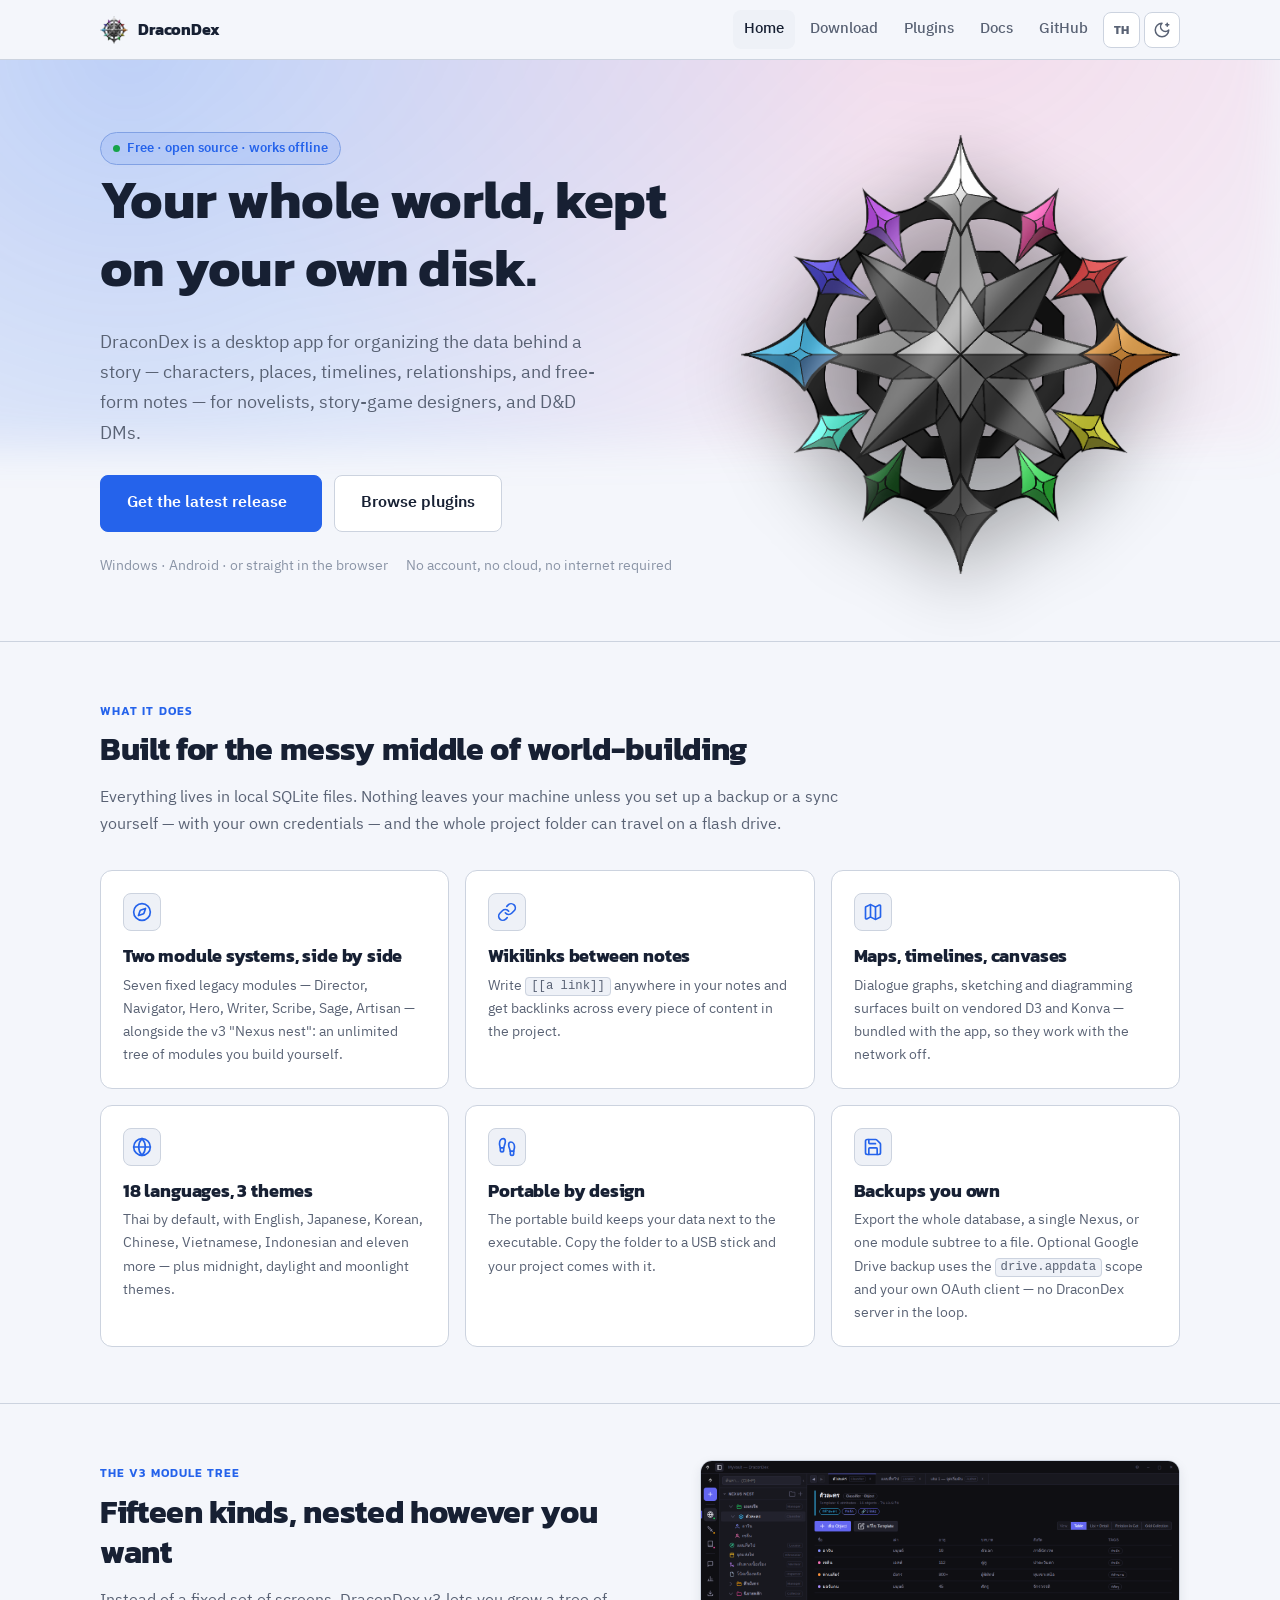
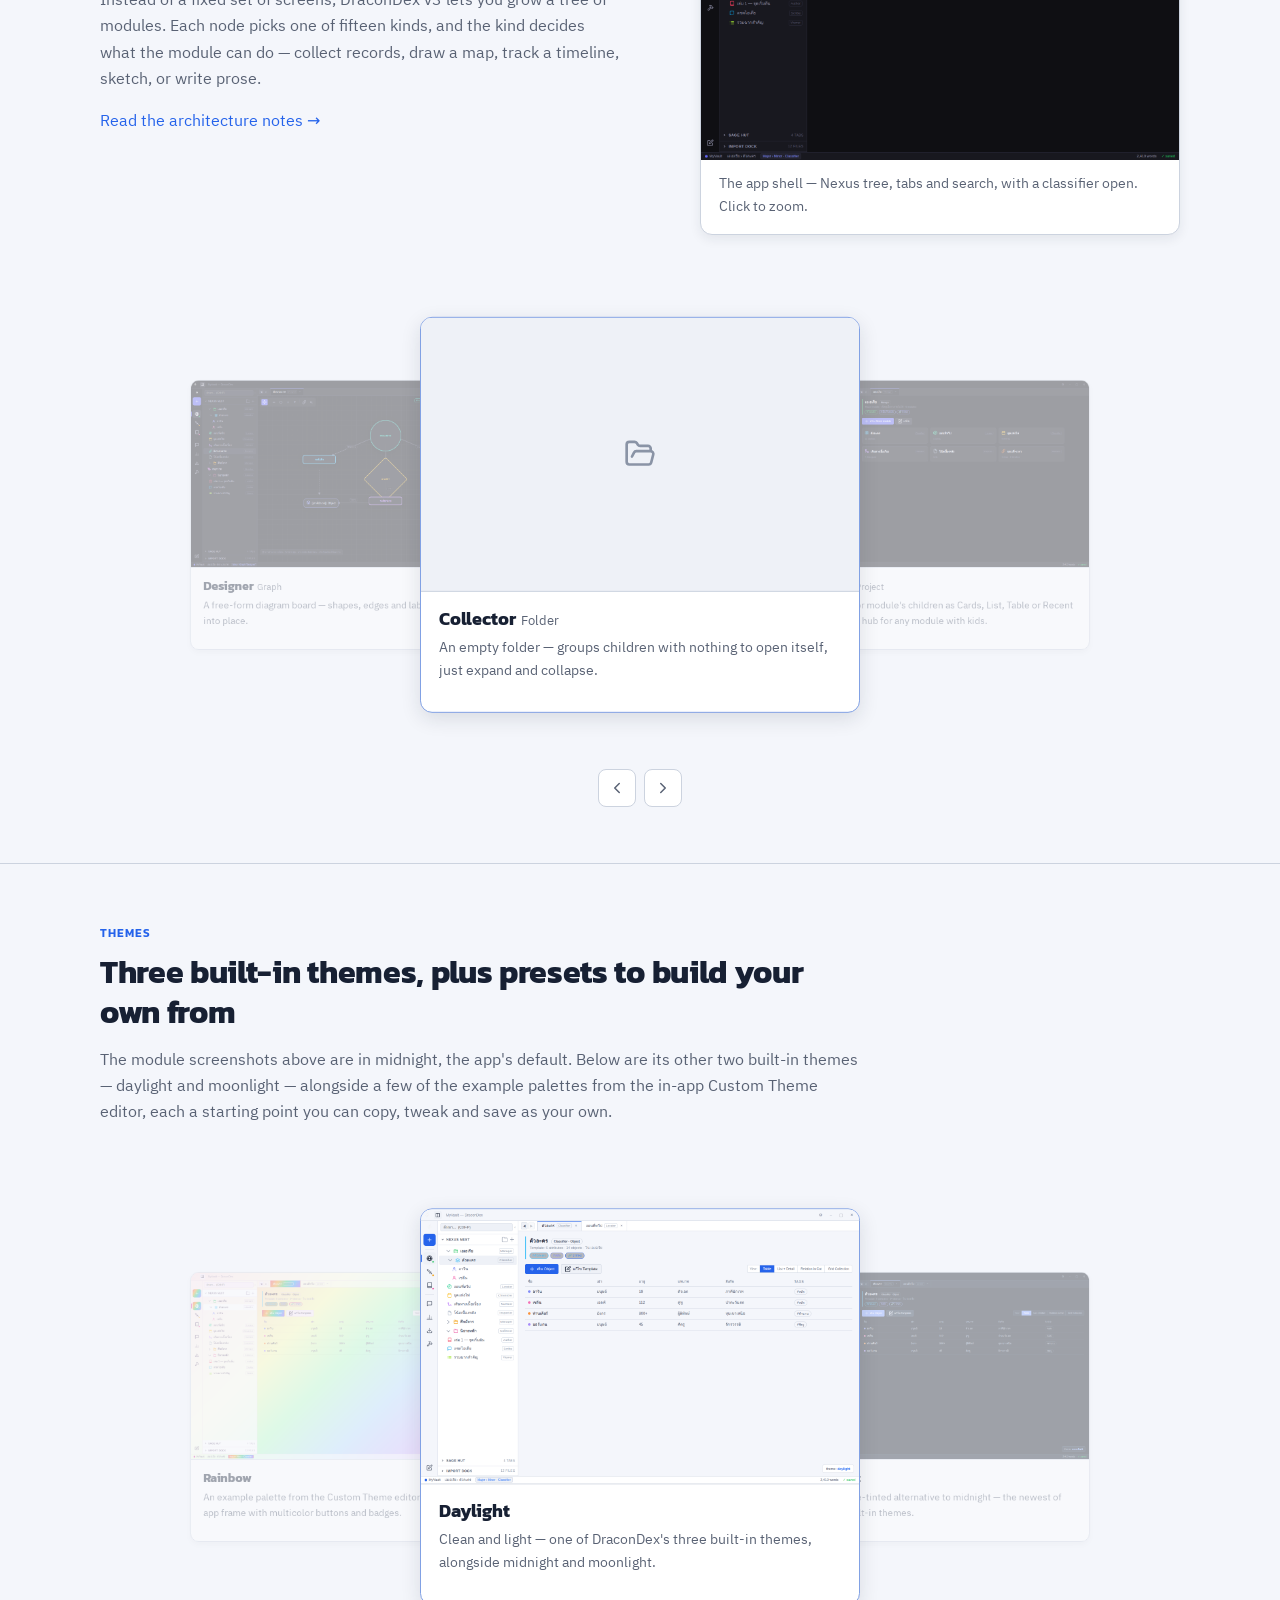
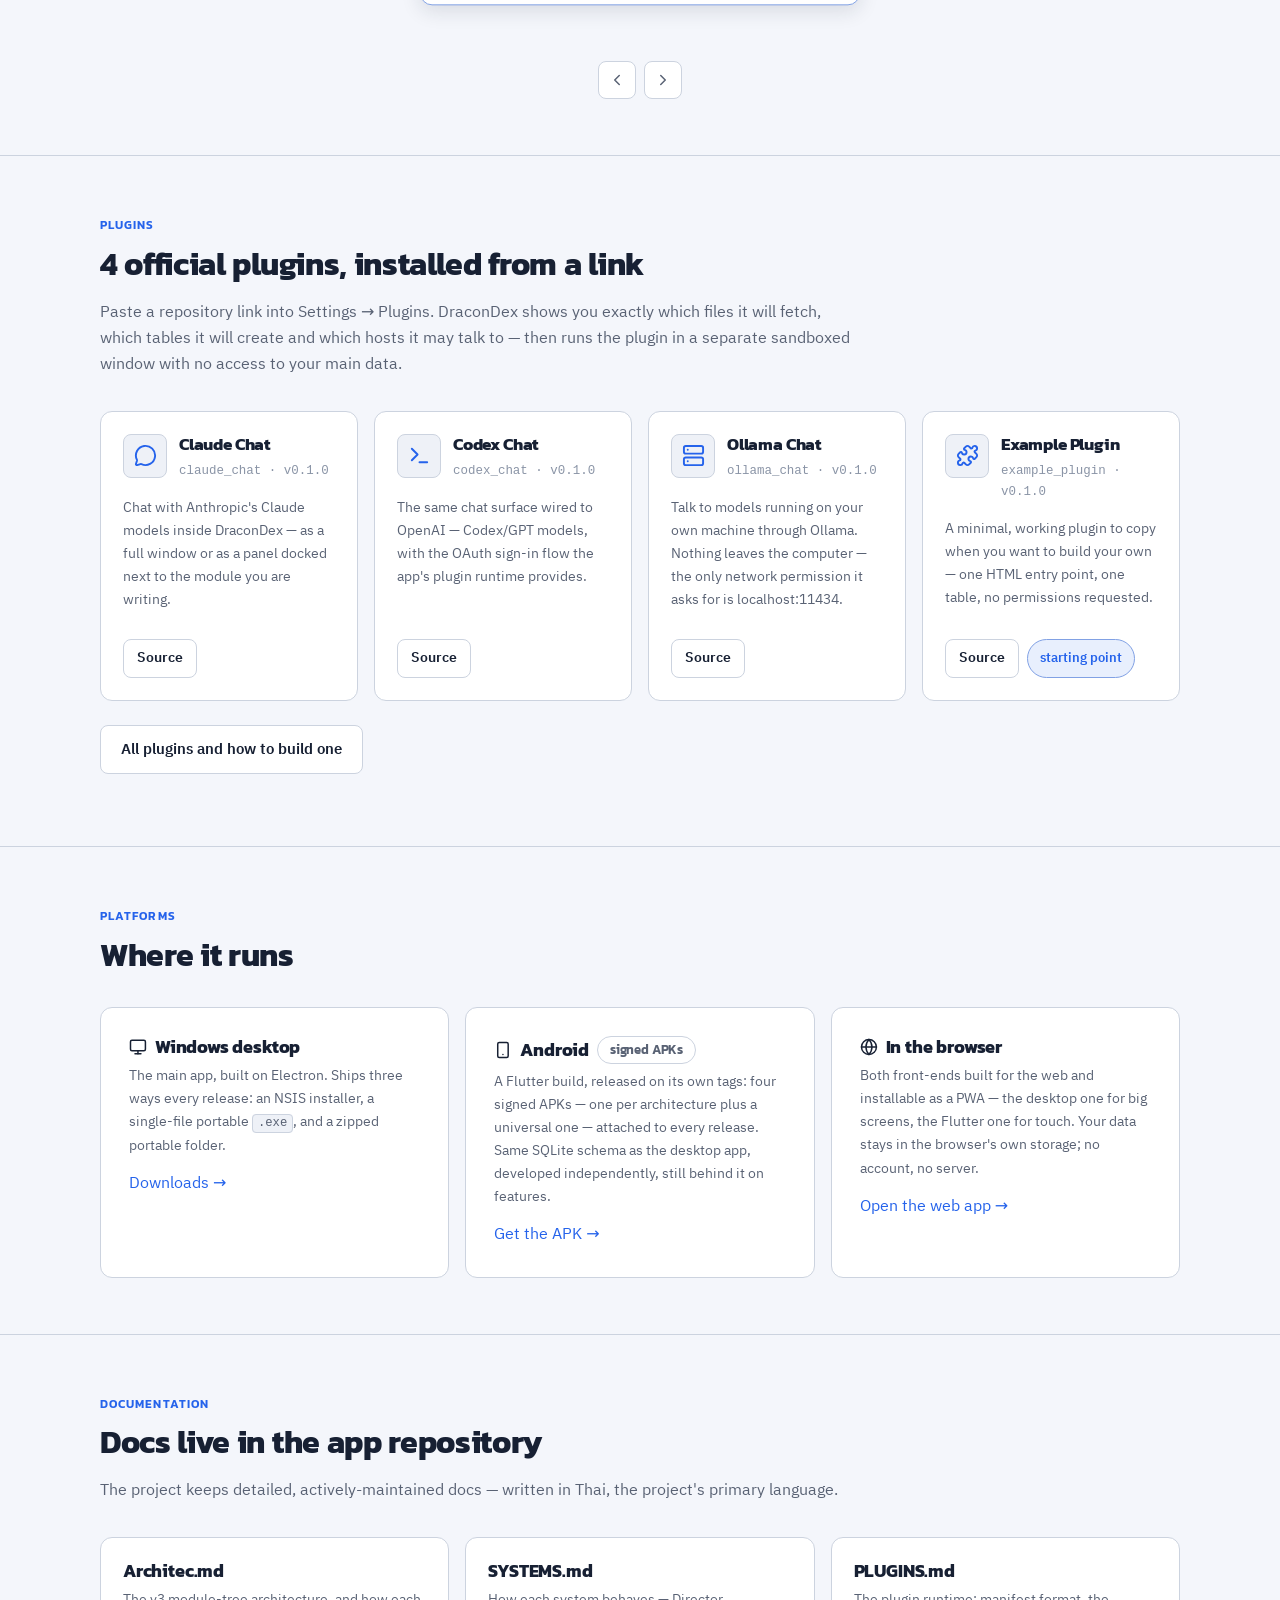
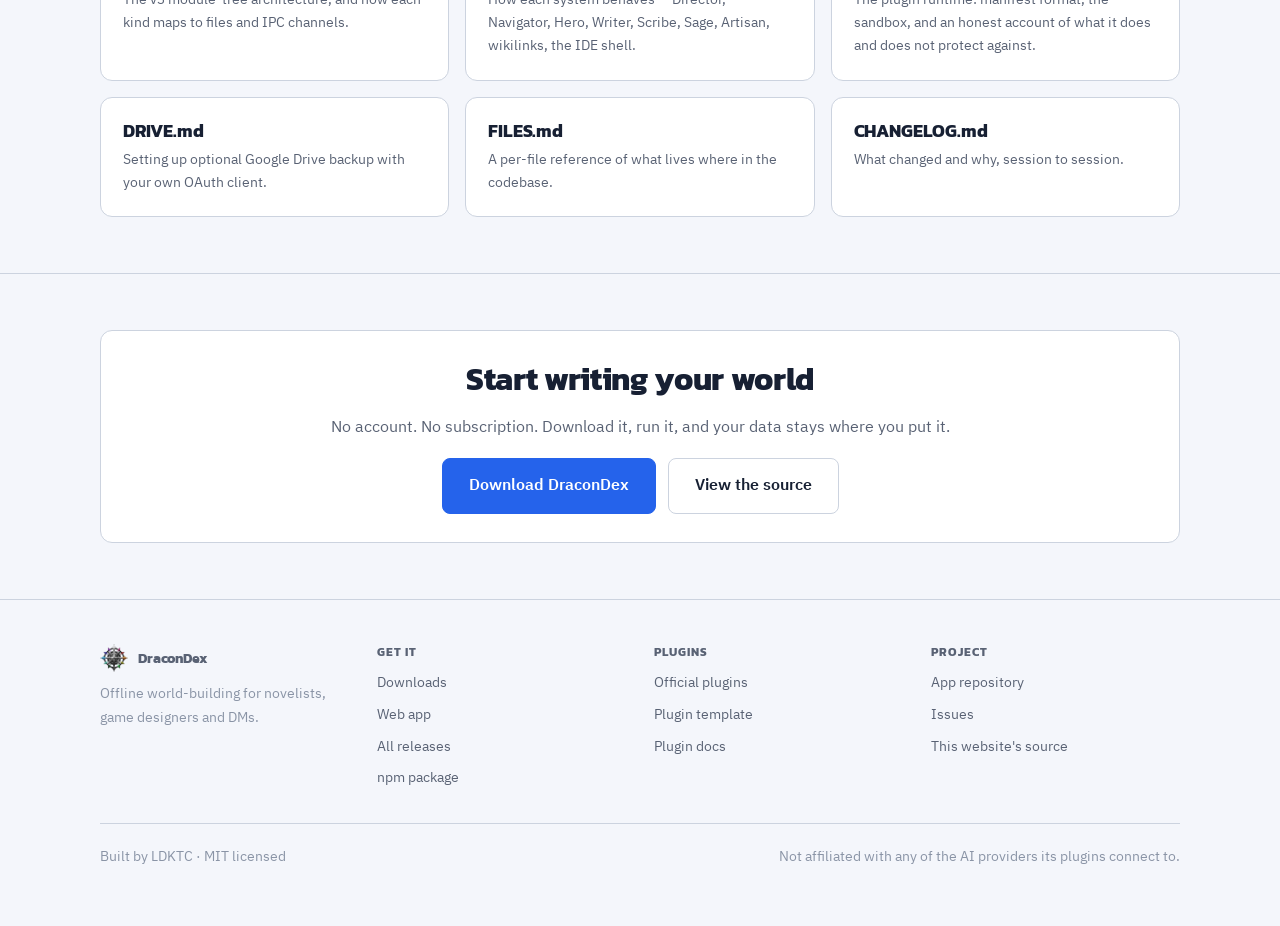
==== commit 05becde9: "Catch the site up with Android releases and the browser build The app repository now publishes two i" ====
--- a/index.html
+++ b/index.html
@@ -7,7 +7,7 @@
     <meta
       name="description"
       data-i18n-attr="content:home.meta.description"
-      content="DraconDex is a free, offline desktop app for organizing novel world-building data — characters, places, timelines, relationships and wikilinked notes — in a local SQLite database. Windows downloads and official plugins."
+      content="DraconDex is a free, offline app for organizing novel world-building data — characters, places, timelines, relationships and wikilinked notes — in a local SQLite database. Windows, Android and browser builds, plus official plugins."
     />
     <link rel="icon" href="assets/brand/DraconDex_Icon.ico" />
     <link rel="apple-touch-icon" href="assets/brand/DraconDex_Color-512.png" />
@@ -96,7 +96,7 @@
                   <span data-latest-date></span> ·
                   <a href="https://github.com/LDKTC/App-DraconDex/releases/latest" data-latest-notes data-i18n="home.hero.meta.notes">release notes</a>
                 </span>
-                <span data-i18n="home.hero.meta.windows">Windows · portable or installer</span>
+                <span data-i18n="home.hero.meta.windows">Windows · Android · or straight in the browser</span>
                 <span data-i18n="home.hero.meta.privacy">No account, no cloud, no internet required</span>
               </div>
             </div>
@@ -121,9 +121,10 @@
             <span class="eyebrow" data-i18n="home.features.eyebrow">What it does</span>
             <h2 data-i18n="home.features.title">Built for the messy middle of world-building</h2>
             <p data-i18n="home.features.lead">
-              Everything lives in one local SQLite database. Nothing is
-              uploaded, nothing phones home, and the whole project folder can
-              travel on a flash drive.
+              Everything lives in local SQLite files. Nothing leaves your
+              machine unless you set up a backup or a sync yourself — with your
+              own credentials — and the whole project folder can travel on a
+              flash drive.
             </p>
           </div>
 
@@ -630,7 +631,7 @@
             <span class="eyebrow" data-i18n="home.platforms.eyebrow">Platforms</span>
             <h2 data-i18n="home.platforms.title">Where it runs</h2>
           </div>
-          <div class="grid grid--2">
+          <div class="grid grid--3">
             <article class="card card--pad-lg">
               <h3 class="h-icon">
                 <svg class="icon" viewBox="0 0 24 24" fill="none" stroke="currentColor" stroke-width="2" stroke-linecap="round" stroke-linejoin="round" aria-hidden="true"><rect width="20" height="14" x="2" y="3" rx="2"/><line x1="8" x2="16" y1="21" y2="21"/><line x1="12" x2="12" y1="17" y2="21"/></svg>
@@ -646,14 +647,31 @@
             <article class="card card--pad-lg">
               <h3 class="h-icon">
                 <svg class="icon" viewBox="0 0 24 24" fill="none" stroke="currentColor" stroke-width="2" stroke-linecap="round" stroke-linejoin="round" aria-hidden="true"><rect width="14" height="20" x="5" y="2" rx="2" ry="2"/><path d="M12 18h.01"/></svg>
-                Android <span class="pill" data-i18n="home.platforms.android.pill">in progress</span>
+                Android <span class="pill" data-i18n="home.platforms.android.pill">signed APKs</span>
               </h3>
               <p class="muted small" data-i18n="home.platforms.android.body">
-                A Flutter port shares the same SQLite schema, so databases move
-                between desktop and phone. It is developed independently and is
-                currently behind the desktop app in features.
-              </p>
-              <p><a href="download.html#android" data-i18n="home.platforms.android.link">How to get an APK →</a></p>
+                A Flutter build, released on its own tags: four signed APKs —
+                one per architecture plus a universal one — attached to every
+                release. Same SQLite schema as the desktop app, developed
+                independently, still behind it on features.
+              </p>
+              <p><a href="download.html#android" data-i18n="home.platforms.android.link">Get the APK →</a></p>
+            </article>
+            <article class="card card--pad-lg">
+              <h3 class="h-icon">
+                <svg class="icon" viewBox="0 0 24 24" fill="none" stroke="currentColor" stroke-width="2" stroke-linecap="round" stroke-linejoin="round" aria-hidden="true"><circle cx="12" cy="12" r="10"/><path d="M12 2a14.5 14.5 0 0 0 0 20 14.5 14.5 0 0 0 0-20"/><path d="M2 12h20"/></svg>
+                <span data-i18n="home.platforms.web.title">In the browser</span>
+              </h3>
+              <p class="muted small" data-i18n="home.platforms.web.body">
+                Both front-ends built for the web and installable as a PWA — the
+                desktop one for big screens, the Flutter one for touch. Your
+                data stays in the browser's own storage; no account, no server.
+              </p>
+              <p>
+                <a href="https://ldktc.github.io/PWA-DraconDex/" data-i18n="home.platforms.web.link"
+                  >Open the web app →</a
+                >
+              </p>
             </article>
           </div>
         </div>
@@ -774,6 +792,12 @@
             <h4 data-i18n="common.footer.getit">Get it</h4>
             <ul>
               <li><a href="download.html" data-i18n="common.nav.download">Downloads</a></li>
+              <li>
+                <a href="https://ldktc.github.io/PWA-DraconDex/"
+                  data-i18n="common.footer.webapp"
+                  >Web app</a
+                >
+              </li>
               <li>
                 <a href="https://github.com/LDKTC/App-DraconDex/releases"
                   data-i18n="common.footer.allreleases"
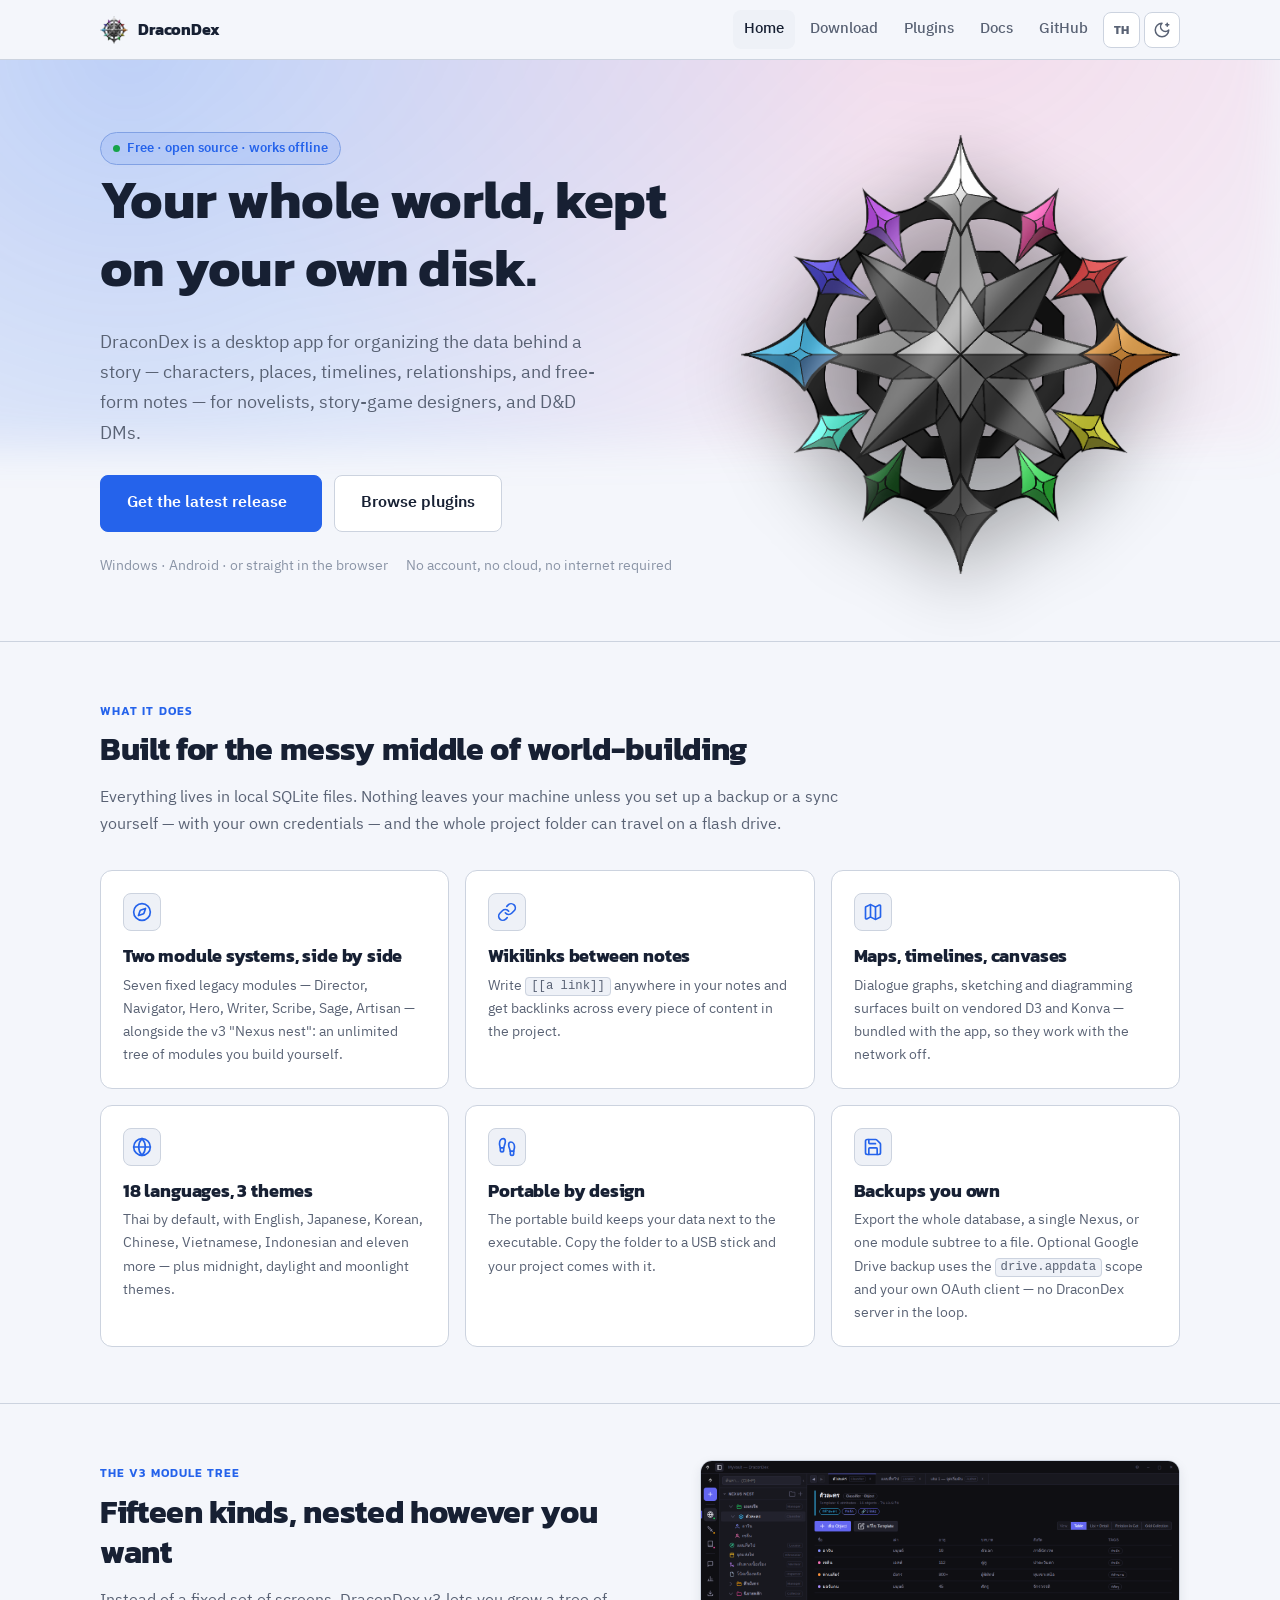
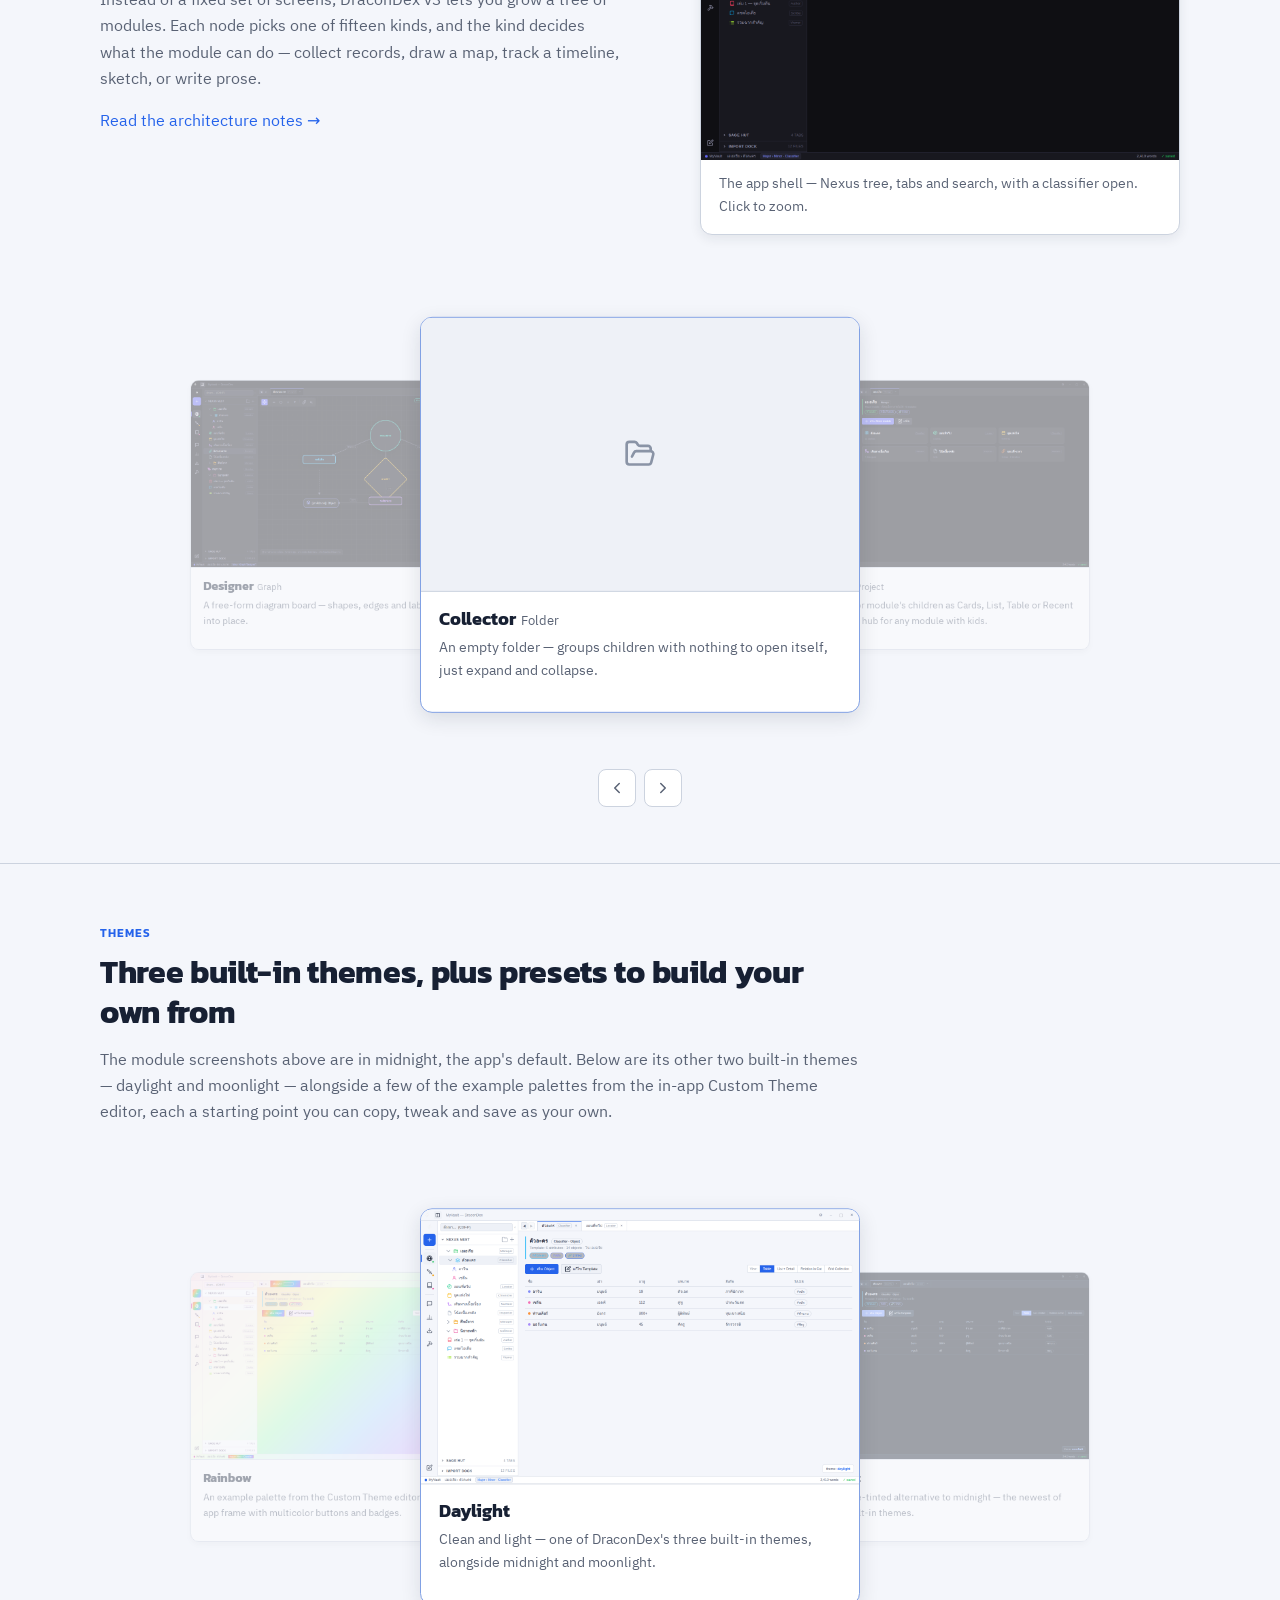
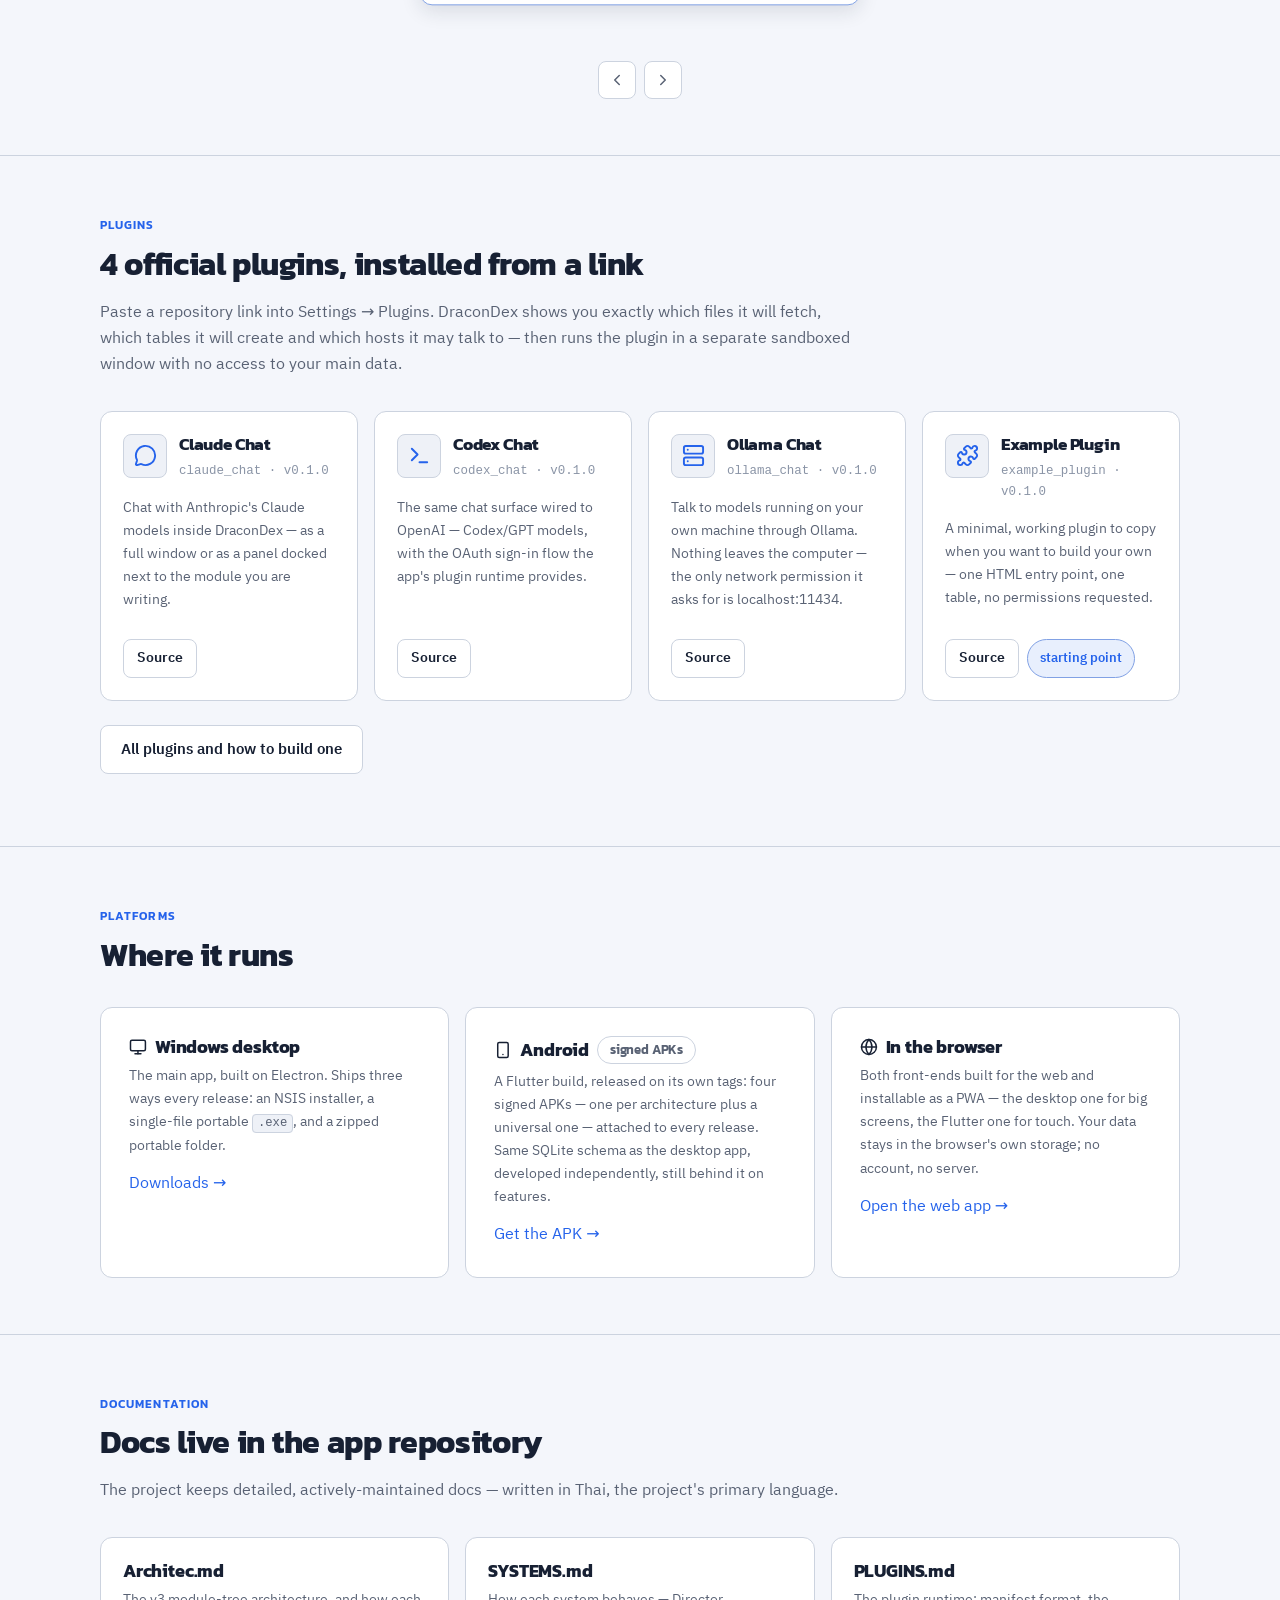
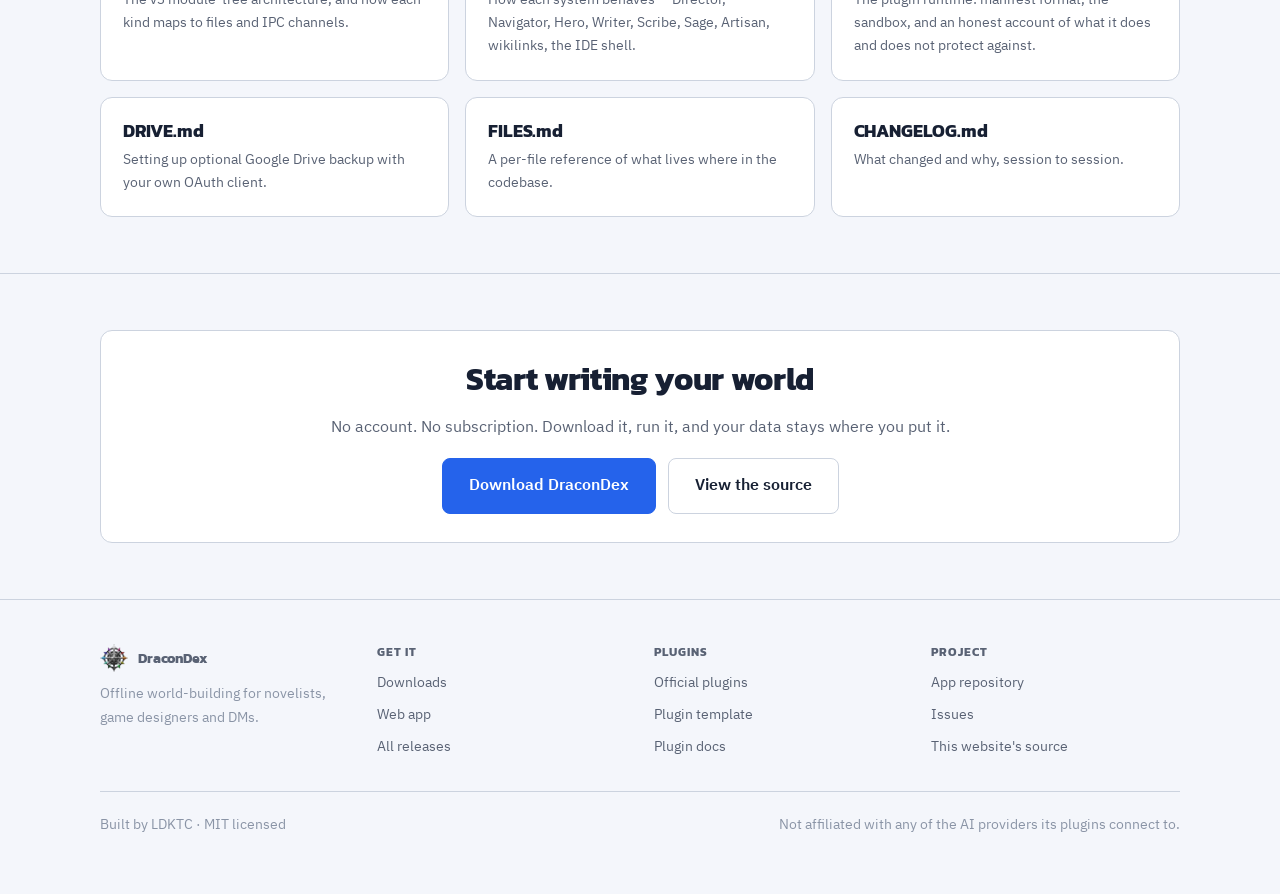
==== commit 6fb51857: "Fold the browser build into the Download section, drop the npm package The download page opened with" ====
--- a/index.html
+++ b/index.html
@@ -80,7 +80,7 @@
               <div class="btn-row" style="margin-top: 26px">
                 <a
                   class="btn btn--primary btn--lg"
-                  href="https://github.com/LDKTC/App-DraconDex/releases/latest"
+                  href="https://github.com/LDKTC/Web-DraconDex/releases"
                   data-latest-download
                 >
                   <span data-download-label>Get the latest release</span>
@@ -94,7 +94,7 @@
                 <span data-latest-meta hidden>
                   <span data-i18n="home.hero.meta.latestPrefix">Latest</span> <strong data-latest-version></strong> ·
                   <span data-latest-date></span> ·
-                  <a href="https://github.com/LDKTC/App-DraconDex/releases/latest" data-latest-notes data-i18n="home.hero.meta.notes">release notes</a>
+                  <a href="https://github.com/LDKTC/Web-DraconDex/releases" data-latest-notes data-i18n="home.hero.meta.notes">release notes</a>
                 </span>
                 <span data-i18n="home.hero.meta.windows">Windows · Android · or straight in the browser</span>
                 <span data-i18n="home.hero.meta.privacy">No account, no cloud, no internet required</span>
@@ -799,15 +799,9 @@
                 >
               </li>
               <li>
-                <a href="https://github.com/LDKTC/App-DraconDex/releases"
+                <a href="https://github.com/LDKTC/Web-DraconDex/releases"
                   data-i18n="common.footer.allreleases"
                   >All releases</a
-                >
-              </li>
-              <li>
-                <a href="https://github.com/LDKTC/App-DraconDex/packages"
-                  data-i18n="common.footer.npm"
-                  >npm package</a
                 >
               </li>
             </ul>
--- a/assets/css/site.css
+++ b/assets/css/site.css
@@ -350,6 +350,15 @@
 .section__head p {
   color: var(--t2);
   margin-bottom: 0;
+}
+
+/* A second topic inside one <section> — the browser build sits in the same
+   Download block as the Windows assets, so it gets a hairline and a wider gap
+   instead of a section of its own. */
+.subsection {
+  margin-top: 48px;
+  padding-top: 40px;
+  border-top: 1px solid var(--border);
 }
 
 .eyebrow {
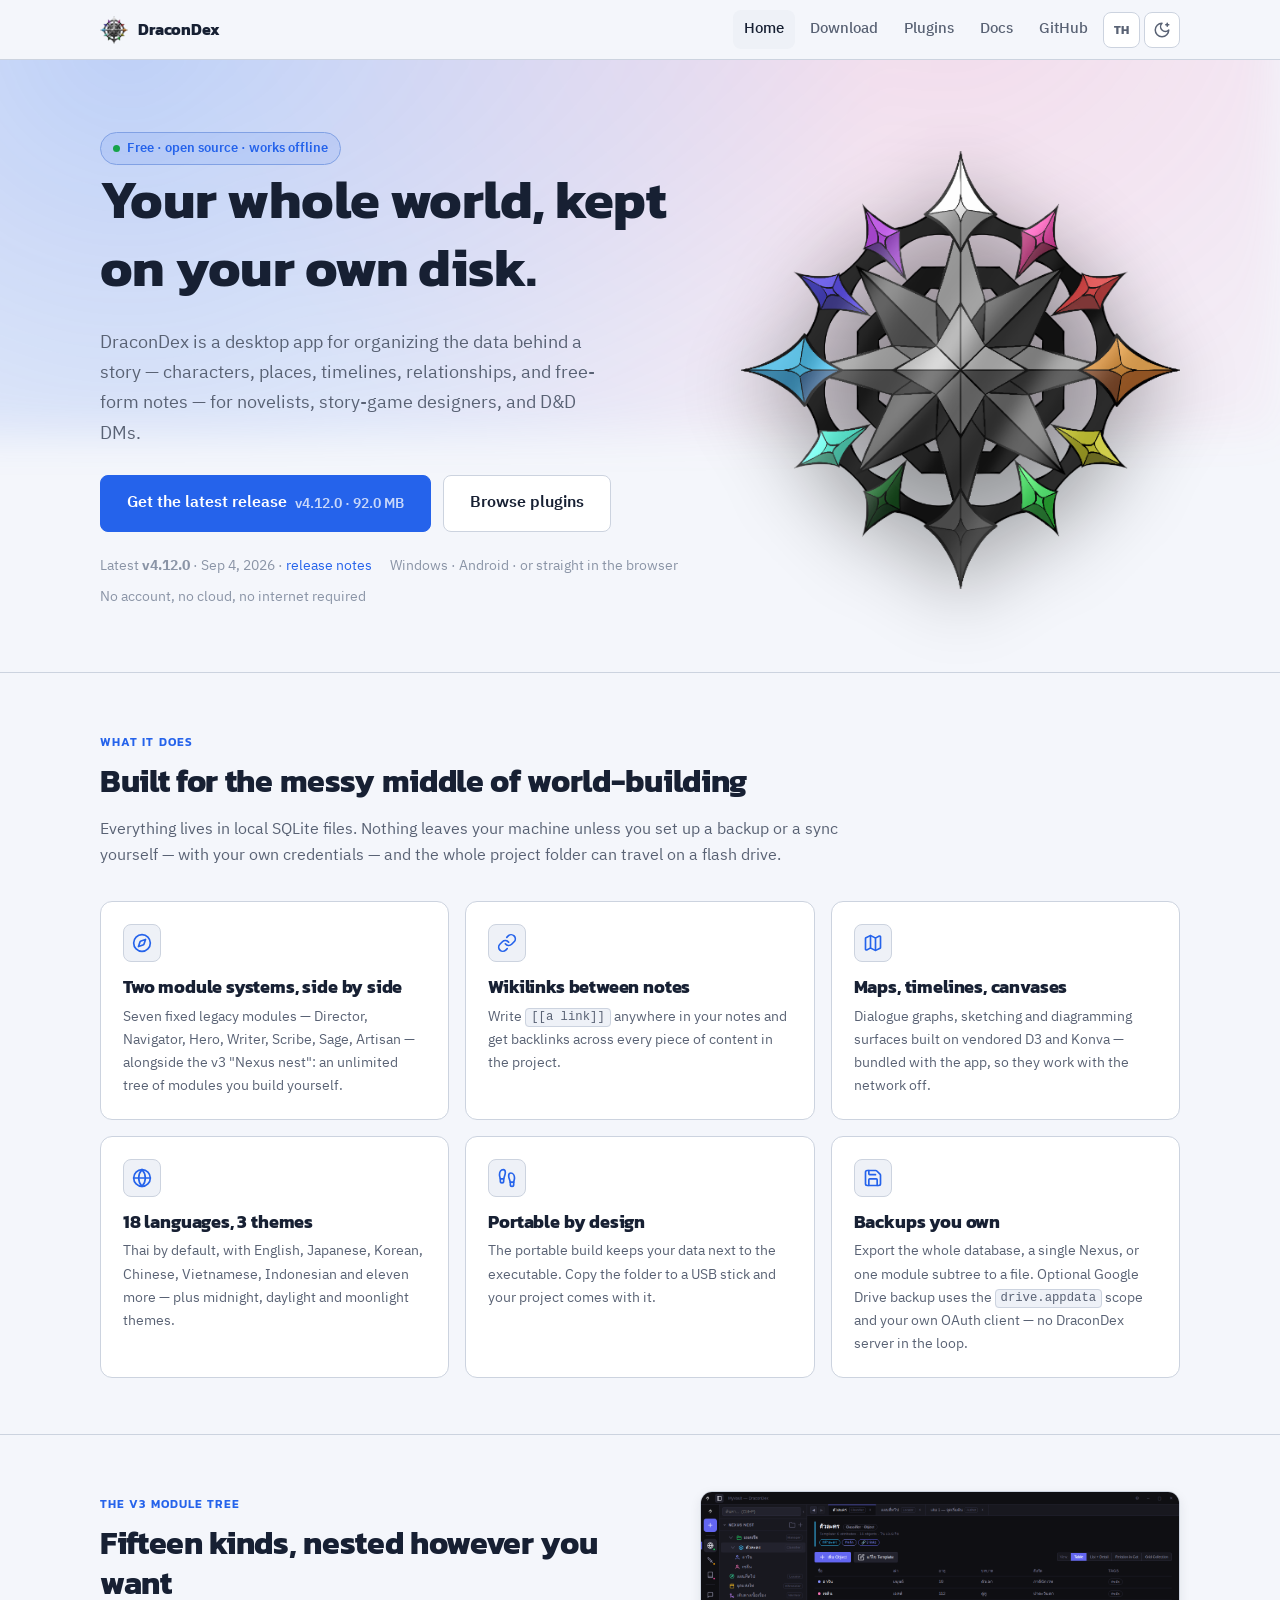
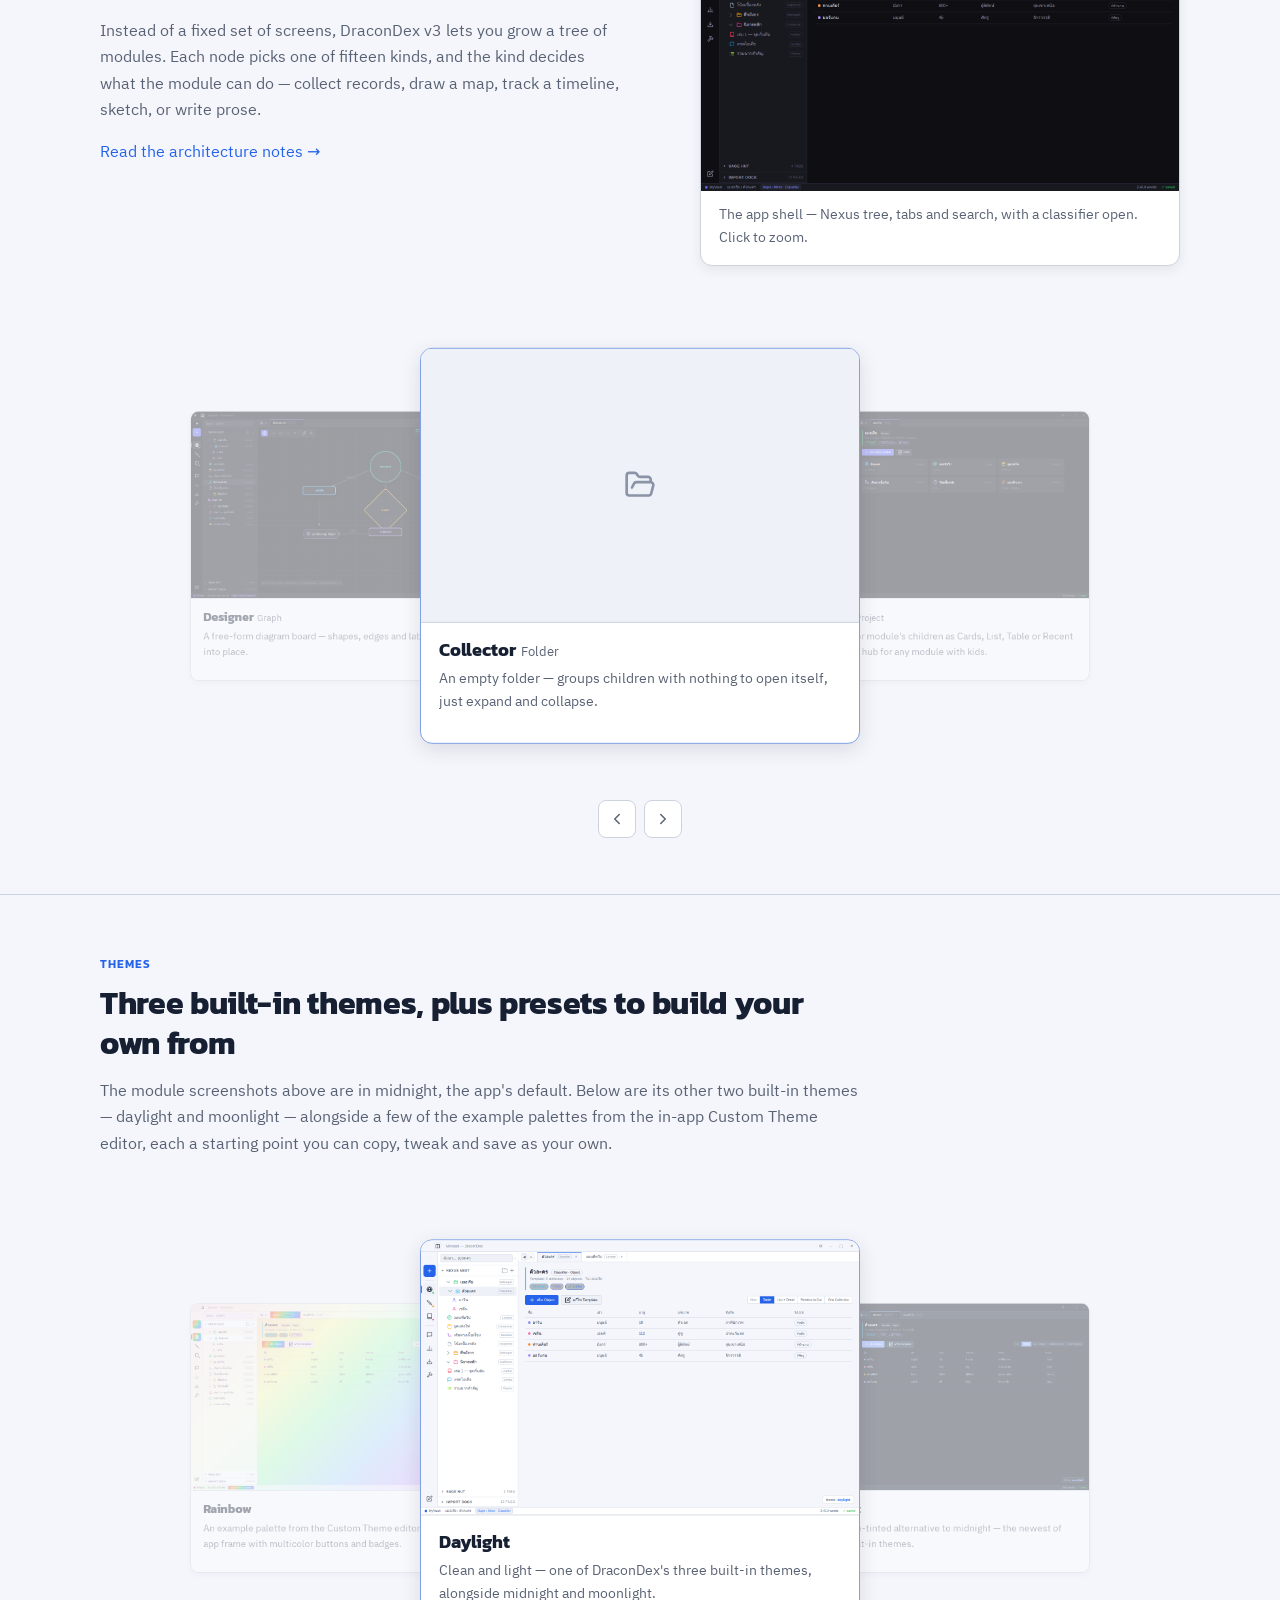
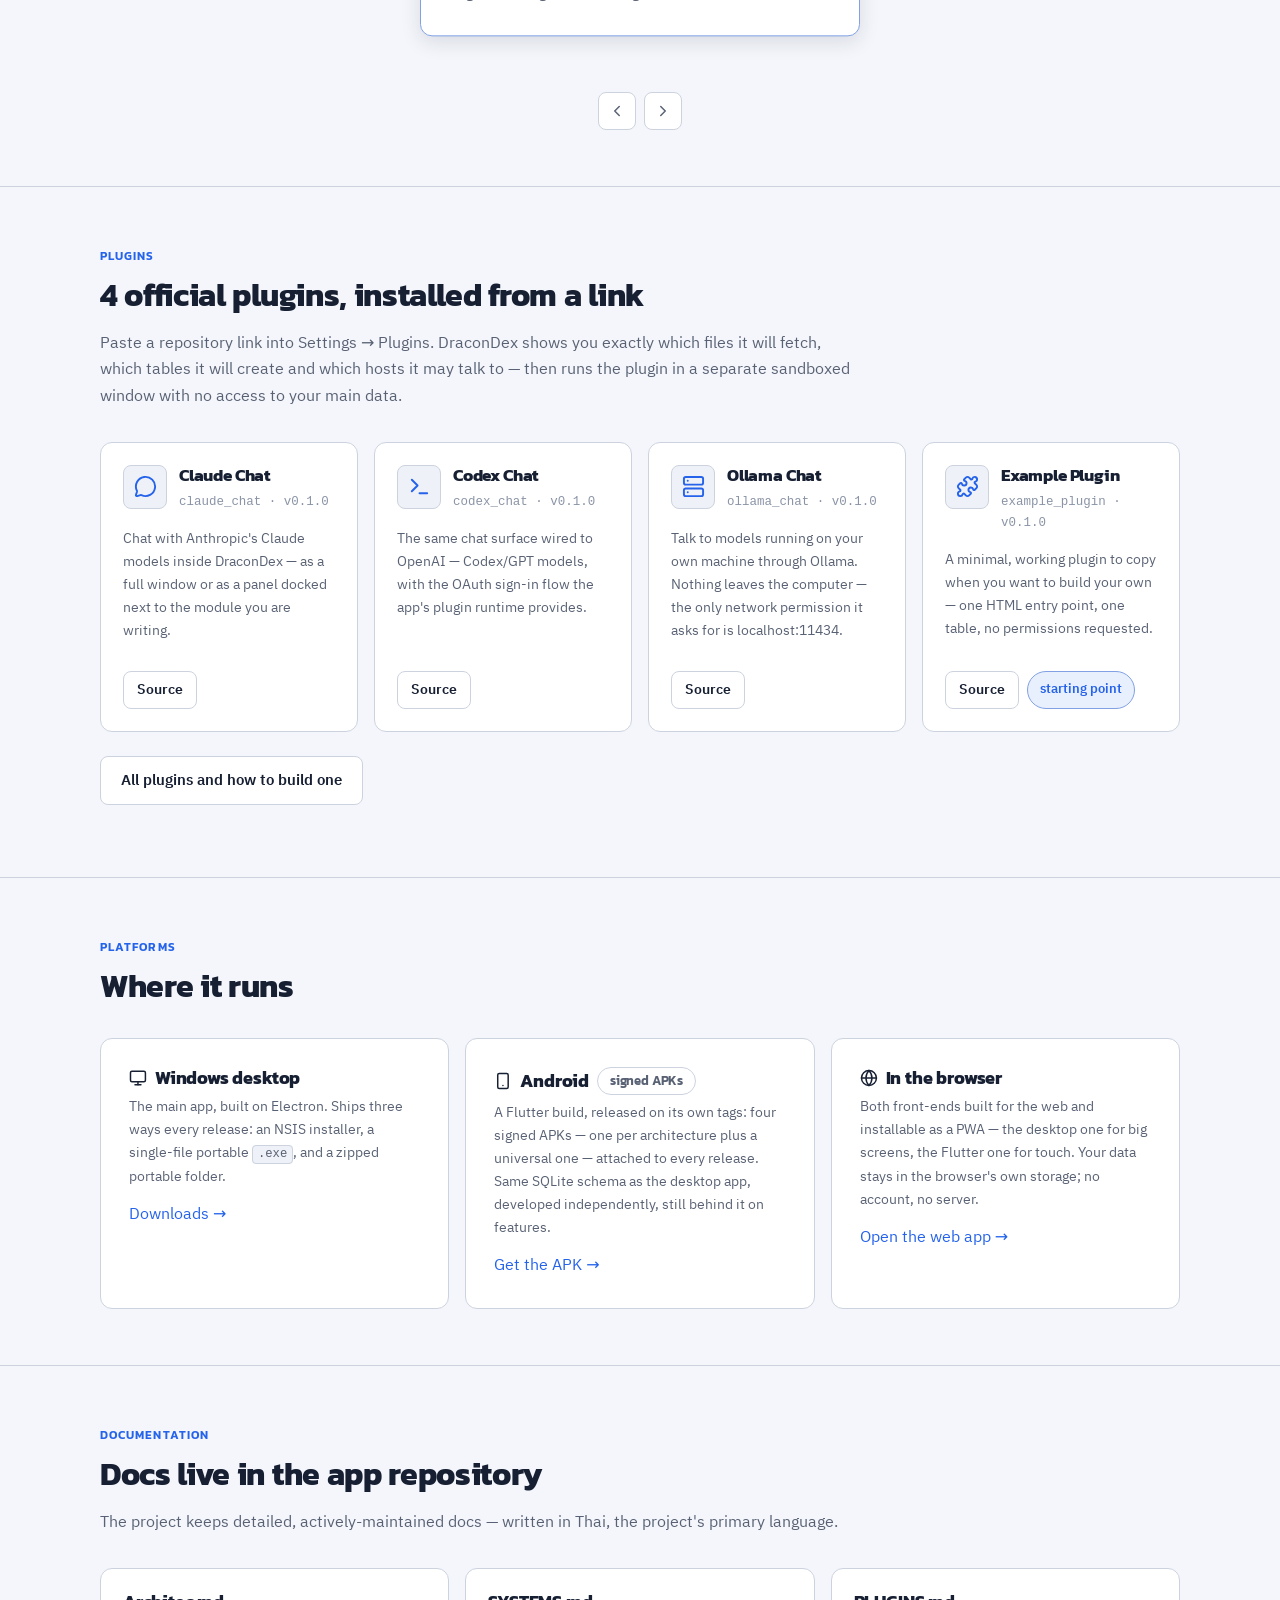
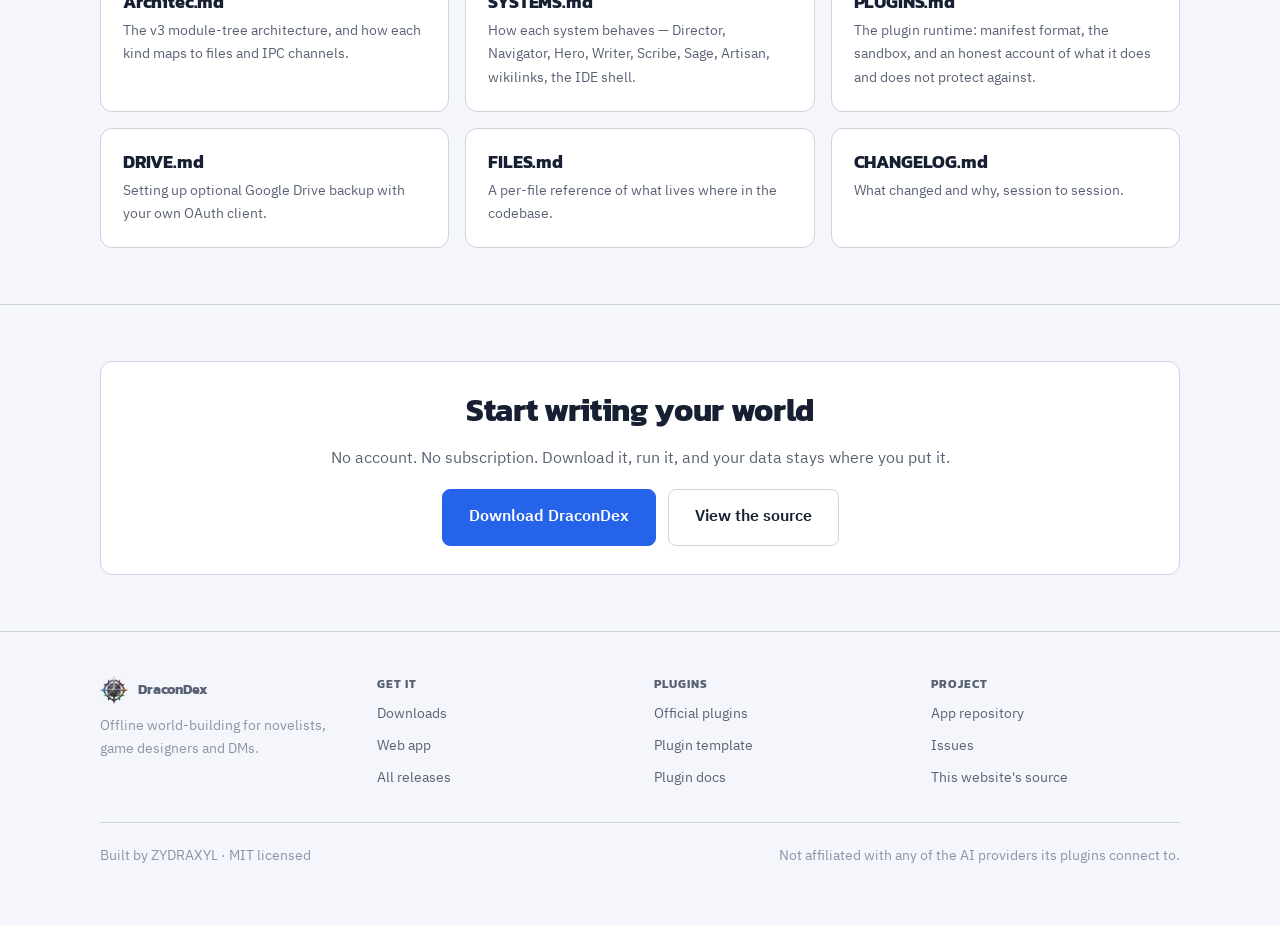
==== commit dfcb3fe1: "Repoint the site at the ZYDRAXYL organization Owner moved from the LDKTC account to the ZYDRAXYL org" ====
--- a/index.html
+++ b/index.html
@@ -11,7 +11,7 @@
     />
     <link rel="icon" href="assets/brand/DraconDex_Icon.ico" />
     <link rel="apple-touch-icon" href="assets/brand/DraconDex_Color-512.png" />
-    <link rel="canonical" href="https://ldktc.github.io/Web-DraconDex/" />
+    <link rel="canonical" href="https://zydraxyl.github.io/DraconDex-WEB/" />
     <meta property="og:type" content="website" />
     <meta property="og:title" content="DraconDex" />
     <meta
@@ -20,7 +20,7 @@
     />
     <meta
       property="og:image"
-      content="https://ldktc.github.io/Web-DraconDex/assets/brand/DraconDex_Color-512.png"
+      content="https://zydraxyl.github.io/DraconDex-WEB/assets/brand/DraconDex_Color-512.png"
     />
     <meta name="twitter:card" content="summary_large_image" />
     <link rel="stylesheet" href="assets/css/site.css" />
@@ -44,11 +44,11 @@
           <a href="plugins.html" data-i18n="common.nav.plugins">Plugins</a>
           <a
             class="nav--wide"
-            href="https://github.com/LDKTC/App-DraconDex#readme"
+            href="https://github.com/ZYDRAXYL/DraconDex-APP#readme"
             data-i18n="common.nav.docs"
             >Docs</a
           >
-          <a class="nav--wide" href="https://github.com/LDKTC/App-DraconDex"
+          <a class="nav--wide" href="https://github.com/ZYDRAXYL/DraconDex-APP"
             >GitHub</a
           >
           <button class="icon-btn lang-btn" type="button" data-lang-toggle>TH</button>
@@ -80,7 +80,7 @@
               <div class="btn-row" style="margin-top: 26px">
                 <a
                   class="btn btn--primary btn--lg"
-                  href="https://github.com/LDKTC/Web-DraconDex/releases"
+                  href="https://github.com/ZYDRAXYL/DraconDex-WEB/releases"
                   data-latest-download
                 >
                   <span data-download-label>Get the latest release</span>
@@ -94,7 +94,7 @@
                 <span data-latest-meta hidden>
                   <span data-i18n="home.hero.meta.latestPrefix">Latest</span> <strong data-latest-version></strong> ·
                   <span data-latest-date></span> ·
-                  <a href="https://github.com/LDKTC/Web-DraconDex/releases" data-latest-notes data-i18n="home.hero.meta.notes">release notes</a>
+                  <a href="https://github.com/ZYDRAXYL/DraconDex-WEB/releases" data-latest-notes data-i18n="home.hero.meta.notes">release notes</a>
                 </span>
                 <span data-i18n="home.hero.meta.windows">Windows · Android · or straight in the browser</span>
                 <span data-i18n="home.hero.meta.privacy">No account, no cloud, no internet required</span>
@@ -217,7 +217,7 @@
                 map, track a timeline, sketch, or write prose.
               </p>
               <p>
-                <a href="https://github.com/LDKTC/App-DraconDex/blob/main/docs/Architec.md"
+                <a href="https://github.com/ZYDRAXYL/DraconDex-APP/blob/main/docs/Architec.md"
                   data-i18n="home.modules.link"
                   >Read the architecture notes →</a
                 >
@@ -668,7 +668,7 @@
                 data stays in the browser's own storage; no account, no server.
               </p>
               <p>
-                <a href="https://ldktc.github.io/PWA-DraconDex/" data-i18n="home.platforms.web.link"
+                <a href="https://zydraxyl.github.io/DraconDex-PWA/" data-i18n="home.platforms.web.link"
                   >Open the web app →</a
                 >
               </p>
@@ -691,7 +691,7 @@
           <div class="grid grid--3">
             <a
               class="card card--link"
-              href="https://github.com/LDKTC/App-DraconDex/blob/main/docs/Architec.md"
+              href="https://github.com/ZYDRAXYL/DraconDex-APP/blob/main/docs/Architec.md"
             >
               <h3>Architec.md</h3>
               <p class="muted small" data-i18n="home.docs.architec">
@@ -701,7 +701,7 @@
             </a>
             <a
               class="card card--link"
-              href="https://github.com/LDKTC/App-DraconDex/blob/main/docs/SYSTEMS.md"
+              href="https://github.com/ZYDRAXYL/DraconDex-APP/blob/main/docs/SYSTEMS.md"
             >
               <h3>SYSTEMS.md</h3>
               <p class="muted small" data-i18n="home.docs.systems">
@@ -711,7 +711,7 @@
             </a>
             <a
               class="card card--link"
-              href="https://github.com/LDKTC/App-DraconDex/blob/main/docs/PLUGINS.md"
+              href="https://github.com/ZYDRAXYL/DraconDex-APP/blob/main/docs/PLUGINS.md"
             >
               <h3>PLUGINS.md</h3>
               <p class="muted small" data-i18n="home.docs.plugins">
@@ -721,7 +721,7 @@
             </a>
             <a
               class="card card--link"
-              href="https://github.com/LDKTC/App-DraconDex/blob/main/docs/DRIVE.md"
+              href="https://github.com/ZYDRAXYL/DraconDex-APP/blob/main/docs/DRIVE.md"
             >
               <h3>DRIVE.md</h3>
               <p class="muted small" data-i18n="home.docs.drive">
@@ -731,7 +731,7 @@
             </a>
             <a
               class="card card--link"
-              href="https://github.com/LDKTC/App-DraconDex/blob/main/docs/FILES.md"
+              href="https://github.com/ZYDRAXYL/DraconDex-APP/blob/main/docs/FILES.md"
             >
               <h3>FILES.md</h3>
               <p class="muted small" data-i18n="home.docs.files">
@@ -740,7 +740,7 @@
             </a>
             <a
               class="card card--link"
-              href="https://github.com/LDKTC/App-DraconDex/blob/main/docs/CHANGELOG.md"
+              href="https://github.com/ZYDRAXYL/DraconDex-APP/blob/main/docs/CHANGELOG.md"
             >
               <h3>CHANGELOG.md</h3>
               <p class="muted small" data-i18n="home.docs.changelog">
@@ -766,7 +766,7 @@
               >
               <a
                 class="btn btn--lg"
-                href="https://github.com/LDKTC/App-DraconDex"
+                href="https://github.com/ZYDRAXYL/DraconDex-APP"
                 data-i18n="home.cta.source"
                 >View the source</a
               >
@@ -793,13 +793,13 @@
             <ul>
               <li><a href="download.html" data-i18n="common.nav.download">Downloads</a></li>
               <li>
-                <a href="https://ldktc.github.io/PWA-DraconDex/"
+                <a href="https://zydraxyl.github.io/DraconDex-PWA/"
                   data-i18n="common.footer.webapp"
                   >Web app</a
                 >
               </li>
               <li>
-                <a href="https://github.com/LDKTC/Web-DraconDex/releases"
+                <a href="https://github.com/ZYDRAXYL/DraconDex-WEB/releases"
                   data-i18n="common.footer.allreleases"
                   >All releases</a
                 >
@@ -811,14 +811,14 @@
             <ul>
               <li><a href="plugins.html" data-i18n="common.footer.officialplugins">Official plugins</a></li>
               <li>
-                <a href="https://github.com/LDKTC/DraconDex-Plugin-Template"
+                <a href="https://github.com/ZYDRAXYL/DraconDex-PGI-Template"
                   data-i18n="common.footer.plugintemplate"
                   >Plugin template</a
                 >
               </li>
               <li>
                 <a
-                  href="https://github.com/LDKTC/App-DraconDex/blob/main/docs/PLUGINS.md"
+                  href="https://github.com/ZYDRAXYL/DraconDex-APP/blob/main/docs/PLUGINS.md"
                   data-i18n="common.footer.plugindocs"
                   >Plugin docs</a
                 >
@@ -829,16 +829,16 @@
             <h4 data-i18n="common.footer.project">Project</h4>
             <ul>
               <li>
-                <a href="https://github.com/LDKTC/App-DraconDex" data-i18n="common.footer.apprepo">App repository</a>
+                <a href="https://github.com/ZYDRAXYL/DraconDex-APP" data-i18n="common.footer.apprepo">App repository</a>
               </li>
               <li>
-                <a href="https://github.com/LDKTC/App-DraconDex/issues"
+                <a href="https://github.com/ZYDRAXYL/DraconDex-APP/issues"
                   data-i18n="common.footer.issues"
                   >Issues</a
                 >
               </li>
               <li>
-                <a href="https://github.com/LDKTC/Web-DraconDex"
+                <a href="https://github.com/ZYDRAXYL/DraconDex-WEB"
                   data-i18n="common.footer.websitesource"
                   >This website's source</a
                 >
@@ -847,7 +847,7 @@
           </div>
         </div>
         <div class="footer__bottom">
-          <span data-i18n="common.footer.built">Built by LDKTC · MIT licensed</span>
+          <span data-i18n="common.footer.built">Built by ZYDRAXYL · MIT licensed</span>
           <span data-i18n="common.footer.disclaimer">Not affiliated with any of the AI providers its plugins connect to.</span>
         </div>
       </div>
--- a/assets/css/site.css
+++ b/assets/css/site.css
@@ -1,7 +1,7 @@
 /* ==========================================================================
    DraconDex website — styles
    Color roles mirror the app's design tokens (src/design/tokens/tokens.json
-   in LDKTC/App-DraconDex): "midnight" is the app's default theme, "daylight"
+   in ZYDRAXYL/DraconDex-APP): "midnight" is the app's default theme, "daylight"
    is its light theme, "moonlight" is a third dark-blue variant. Keep these
    in sync with the app when tokens change.
    ========================================================================== */
@@ -835,7 +835,7 @@
 }
 
 /* --- screenshots ----------------------------------------------------------
-   App screenshots are 1440x900 PNGs exported from LDKTC/App-DraconDex's
+   App screenshots are 1440x900 PNGs exported from ZYDRAXYL/DraconDex-APP's
    docs/mockups/ design references — see assets/screenshots/README.md. */
 .shot {
   margin: 0 0 0 auto;
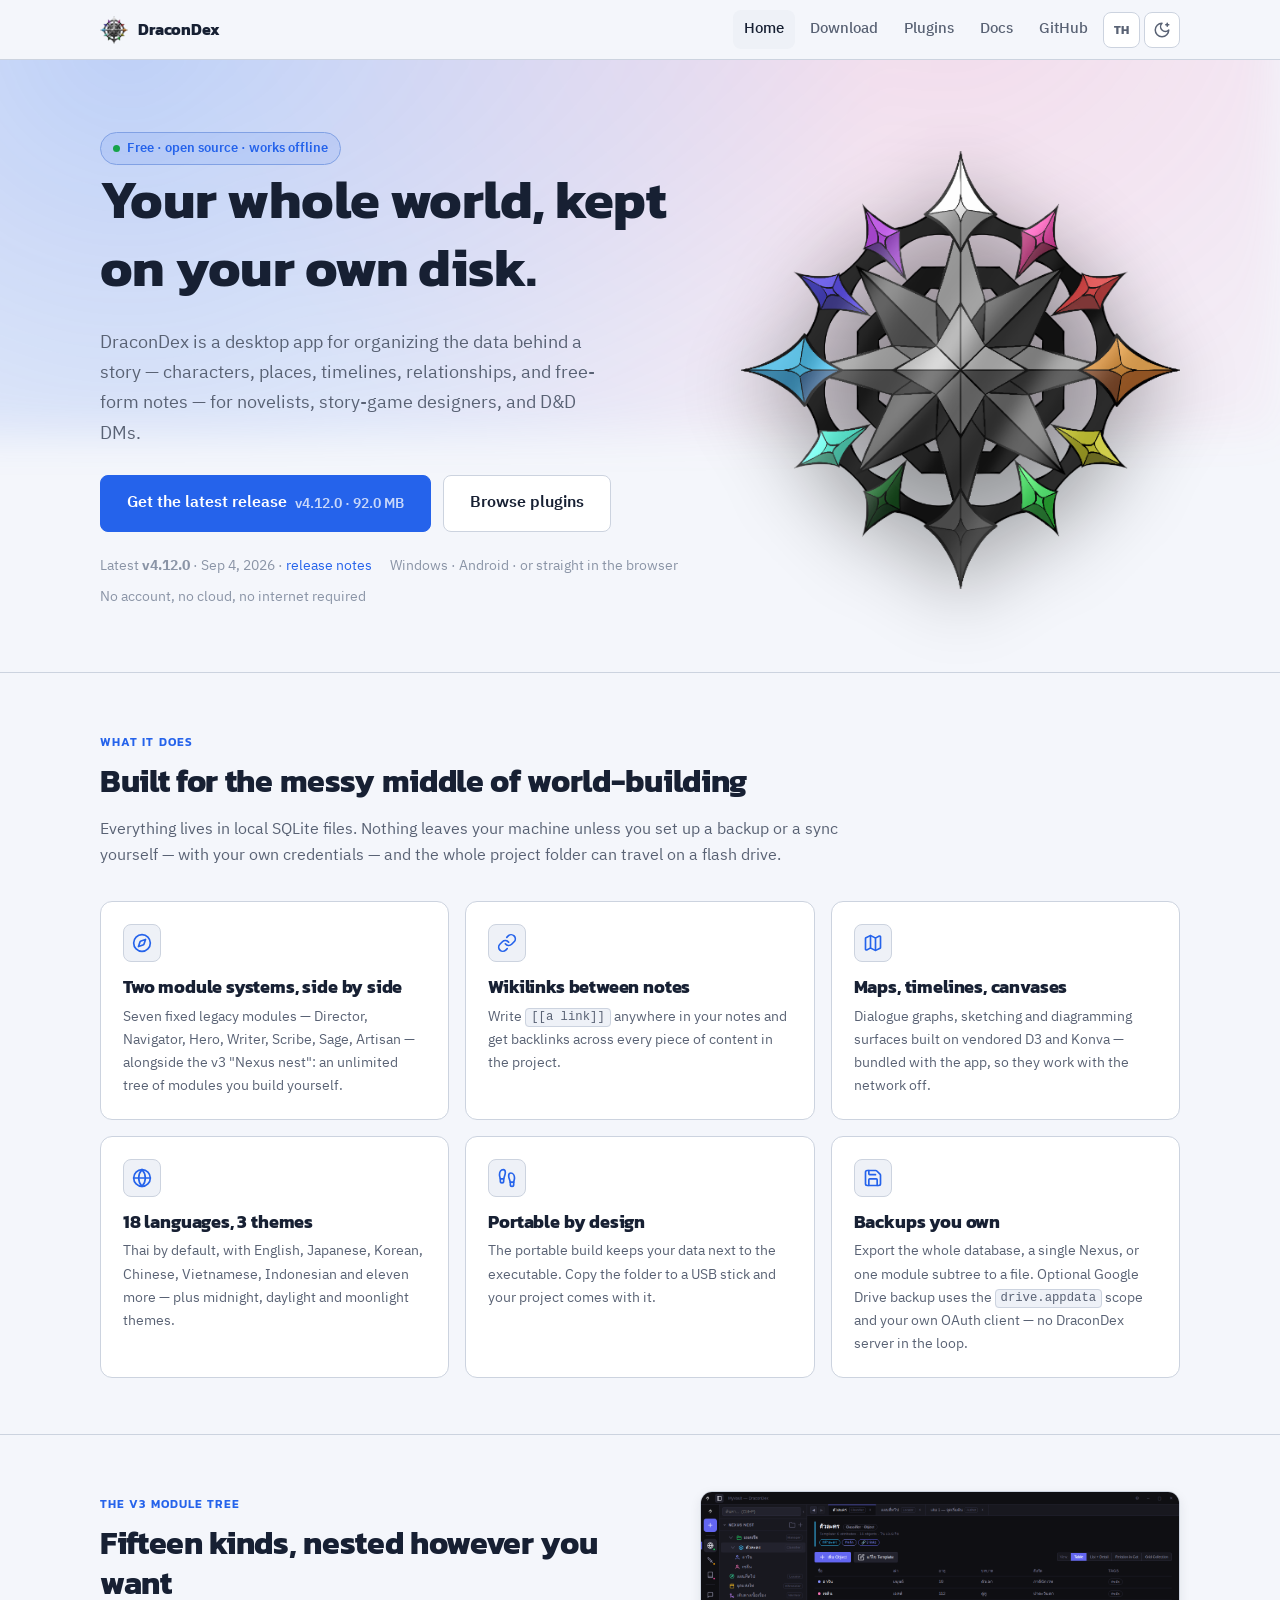
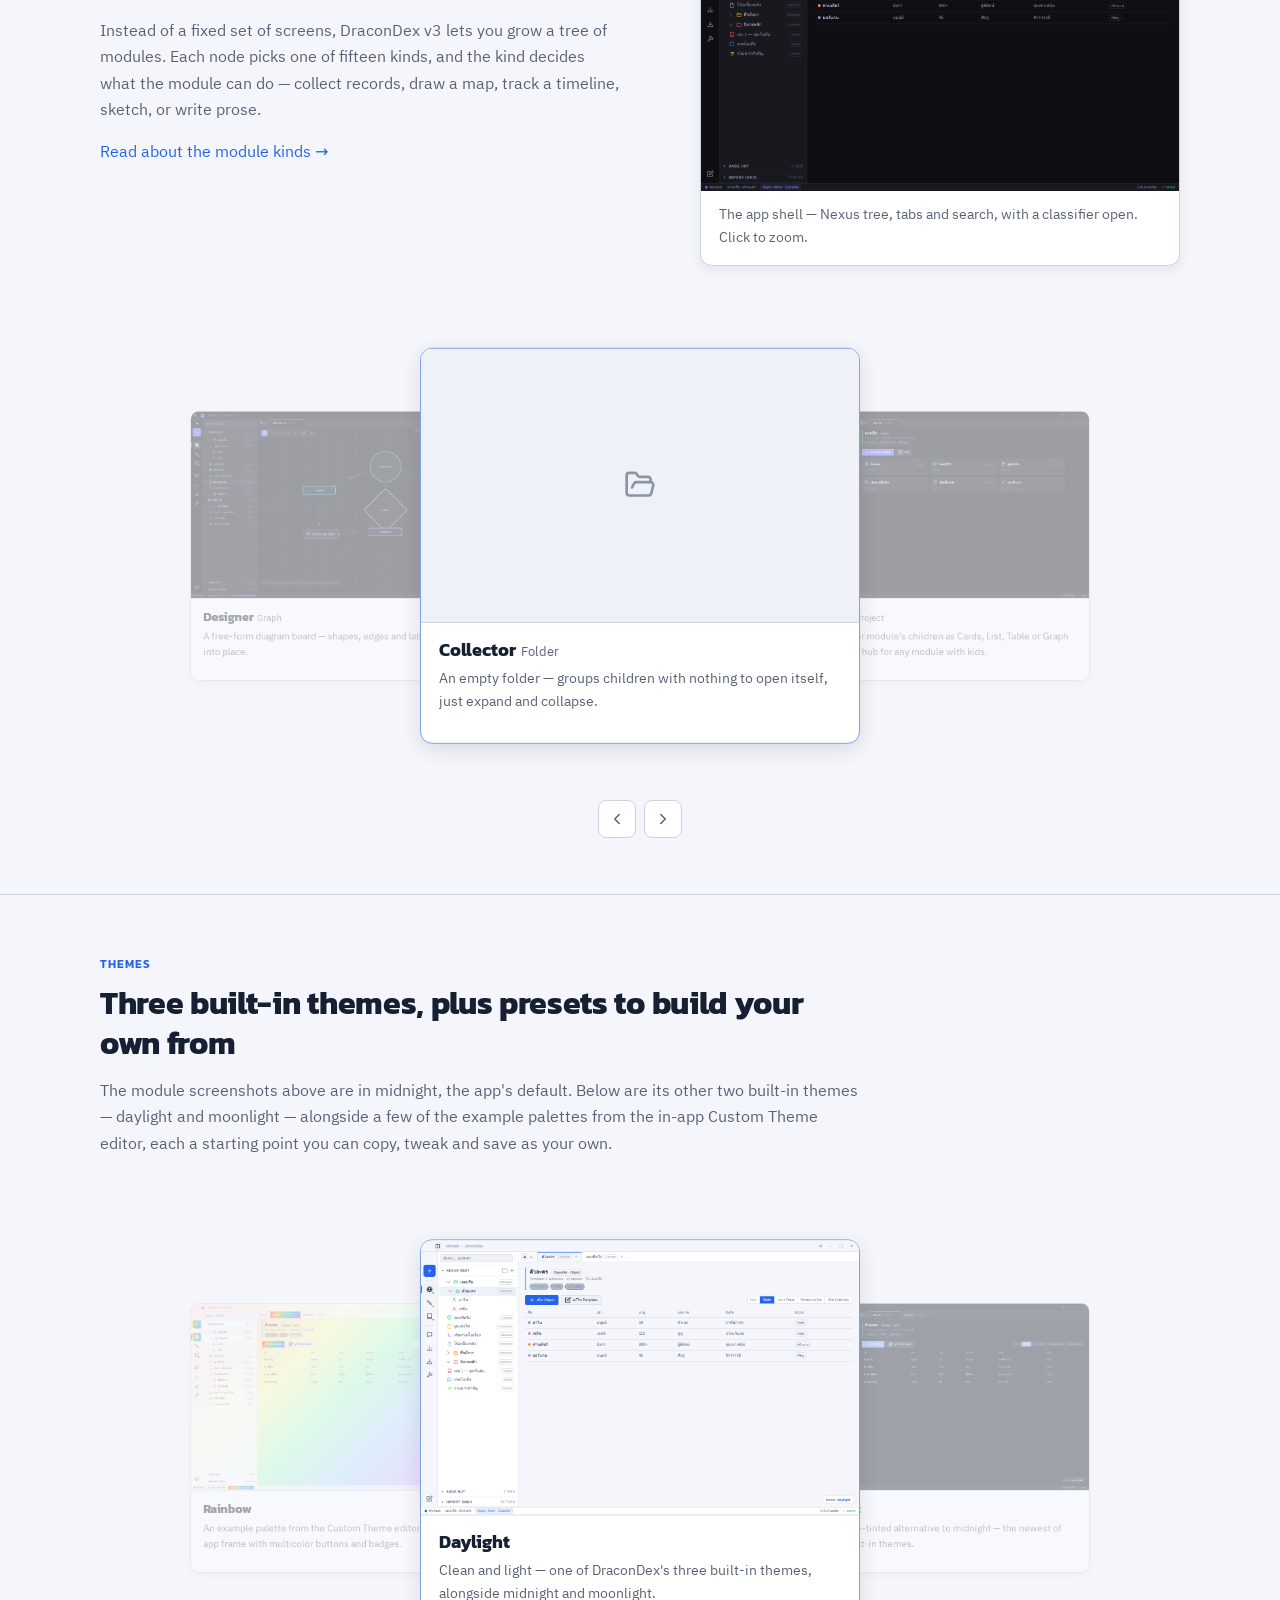
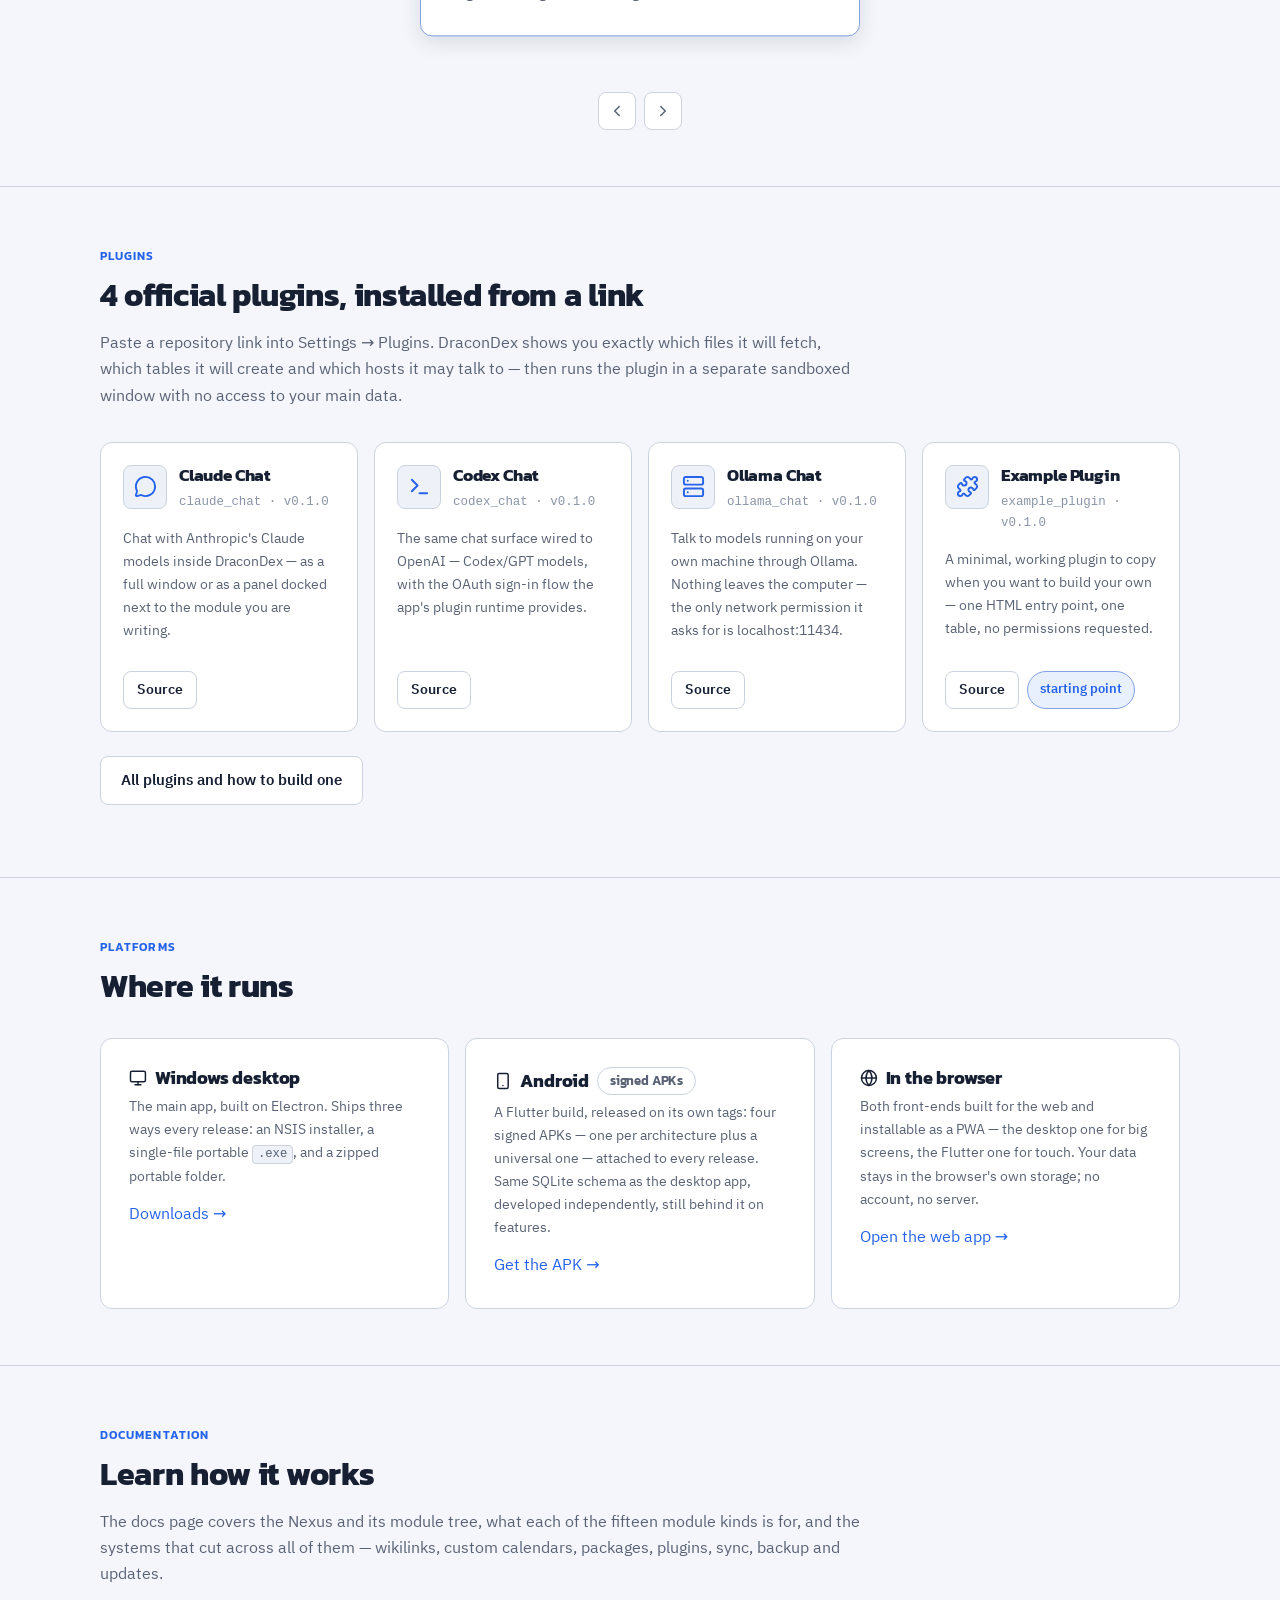
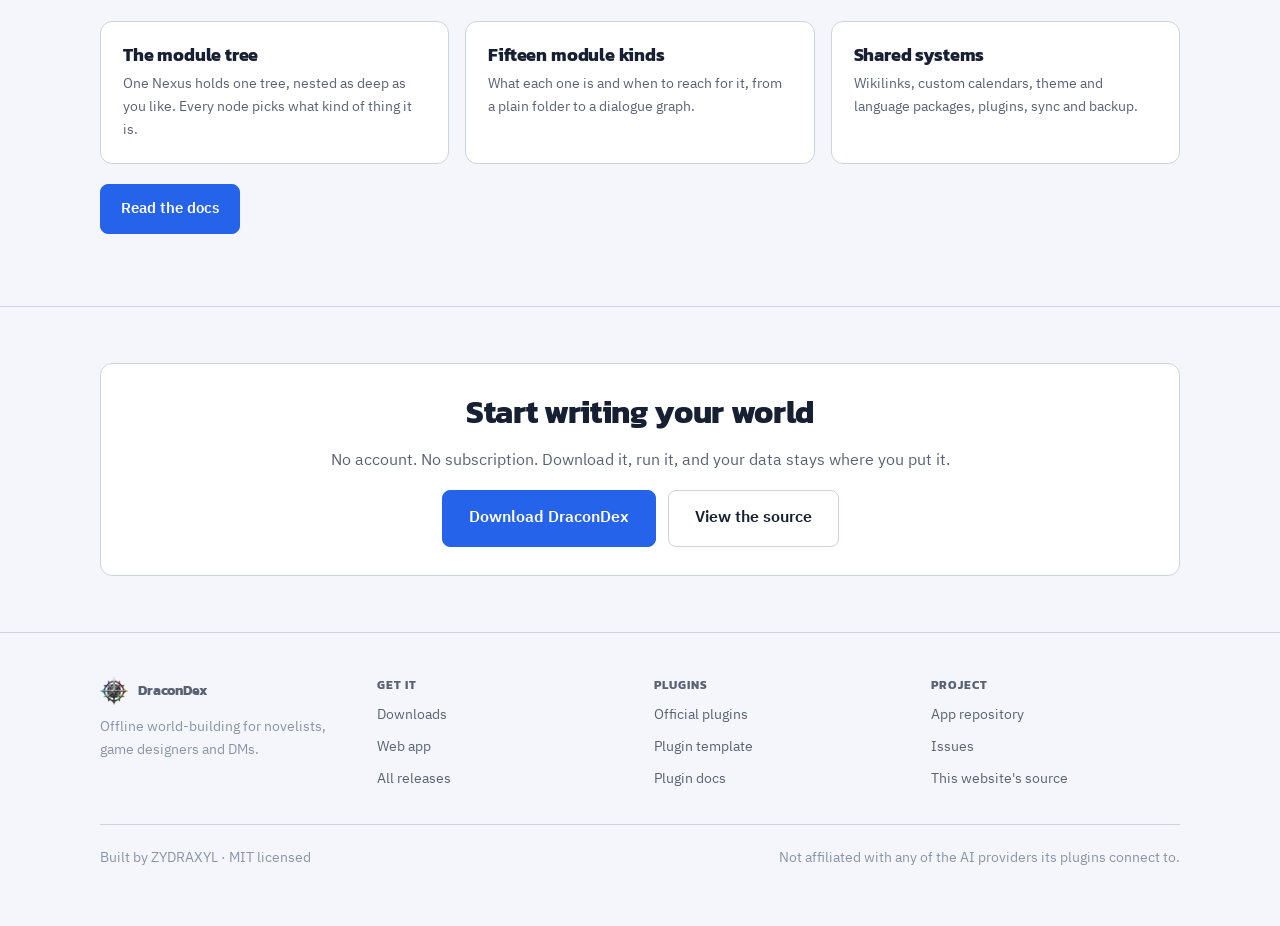
==== commit 01e30a68: "Add a real Docs page, replacing six links into a private repository The site's Documentation section" ====
--- a/index.html
+++ b/index.html
@@ -42,12 +42,7 @@
           <a href="./" aria-current="page" data-i18n="common.nav.home">Home</a>
           <a href="download.html" data-i18n="common.nav.download">Download</a>
           <a href="plugins.html" data-i18n="common.nav.plugins">Plugins</a>
-          <a
-            class="nav--wide"
-            href="https://github.com/ZYDRAXYL/DraconDex-APP#readme"
-            data-i18n="common.nav.docs"
-            >Docs</a
-          >
+          <a href="docs.html" data-i18n="common.nav.docs">Docs</a>
           <a class="nav--wide" href="https://github.com/ZYDRAXYL/DraconDex-APP"
             >GitHub</a
           >
@@ -217,9 +212,9 @@
                 map, track a timeline, sketch, or write prose.
               </p>
               <p>
-                <a href="https://github.com/ZYDRAXYL/DraconDex-APP/blob/main/docs/Architec.md"
+                <a href="docs.html#kinds"
                   data-i18n="home.modules.link"
-                  >Read the architecture notes →</a
+                  >Read about the module kinds →</a
                 >
               </p>
             </div>
@@ -270,14 +265,14 @@
               </figure>
 
               <figure class="mod-slide" data-mod-item>
-                <button type="button" class="mod-slide__img" data-lightbox-trigger data-full="assets/screenshots/manager.png" data-caption="Manager — shows a Major module's children as Cards, List, Table or Recent." data-i18n-attr="data-caption:home.mod.manager.caption">
+                <button type="button" class="mod-slide__img" data-lightbox-trigger data-full="assets/screenshots/manager.png" data-caption="Manager — shows a Major module's children as Cards, List, Table or Graph." data-i18n-attr="data-caption:home.mod.manager.caption">
                   <img src="assets/screenshots/manager.png" alt="Manager module showing a Major module's six children as cards" width="1440" height="900" loading="lazy" draggable="false" />
                 </button>
                 <figcaption>
                   <h3>Manager<span class="mod-slide__realname" data-i18n="home.mod.manager.realname">Project</span></h3>
                   <p class="muted small" data-i18n="home.mod.manager.body">
                     Shows a Major module's children as Cards, List, Table or
-                    Recent — the default hub for any module with kids.
+                    Graph — the default hub for any module with kids.
                   </p>
                 </figcaption>
               </figure>
@@ -682,72 +677,40 @@
         <div class="wrap">
           <div class="section__head">
             <span class="eyebrow" data-i18n="home.docs.eyebrow">Documentation</span>
-            <h2 data-i18n="home.docs.title">Docs live in the app repository</h2>
+            <h2 data-i18n="home.docs.title">Learn how it works</h2>
             <p data-i18n="home.docs.lead">
-              The project keeps detailed, actively-maintained docs — written in
-              Thai, the project's primary language.
+              The docs page covers the Nexus and its module tree, what each of
+              the fifteen module kinds is for, and the systems that cut across
+              all of them — wikilinks, custom calendars, packages, plugins,
+              sync, backup and updates.
             </p>
           </div>
           <div class="grid grid--3">
-            <a
-              class="card card--link"
-              href="https://github.com/ZYDRAXYL/DraconDex-APP/blob/main/docs/Architec.md"
-            >
-              <h3>Architec.md</h3>
-              <p class="muted small" data-i18n="home.docs.architec">
-                The v3 module-tree architecture, and how each kind maps to
-                files and IPC channels.
+            <a class="card card--link" href="docs.html#tree">
+              <h3 data-i18n="home.docs.tree.title">The module tree</h3>
+              <p class="muted small" data-i18n="home.docs.tree.body">
+                One Nexus holds one tree, nested as deep as you like. Every node
+                picks what kind of thing it is.
               </p>
             </a>
-            <a
-              class="card card--link"
-              href="https://github.com/ZYDRAXYL/DraconDex-APP/blob/main/docs/SYSTEMS.md"
-            >
-              <h3>SYSTEMS.md</h3>
-              <p class="muted small" data-i18n="home.docs.systems">
-                How each system behaves — Director, Navigator, Hero, Writer,
-                Scribe, Sage, Artisan, wikilinks, the IDE shell.
+            <a class="card card--link" href="docs.html#kinds">
+              <h3 data-i18n="home.docs.kinds.title">Fifteen module kinds</h3>
+              <p class="muted small" data-i18n="home.docs.kinds.body">
+                What each one is and when to reach for it, from a plain folder
+                to a dialogue graph.
               </p>
             </a>
-            <a
-              class="card card--link"
-              href="https://github.com/ZYDRAXYL/DraconDex-APP/blob/main/docs/PLUGINS.md"
-            >
-              <h3>PLUGINS.md</h3>
-              <p class="muted small" data-i18n="home.docs.plugins">
-                The plugin runtime: manifest format, the sandbox, and an honest
-                account of what it does and does not protect against.
+            <a class="card card--link" href="docs.html#systems">
+              <h3 data-i18n="home.docs.systems.title">Shared systems</h3>
+              <p class="muted small" data-i18n="home.docs.systems.body">
+                Wikilinks, custom calendars, theme and language packages,
+                plugins, sync and backup.
               </p>
             </a>
-            <a
-              class="card card--link"
-              href="https://github.com/ZYDRAXYL/DraconDex-APP/blob/main/docs/DRIVE.md"
-            >
-              <h3>DRIVE.md</h3>
-              <p class="muted small" data-i18n="home.docs.drive">
-                Setting up optional Google Drive backup with your own OAuth
-                client.
-              </p>
-            </a>
-            <a
-              class="card card--link"
-              href="https://github.com/ZYDRAXYL/DraconDex-APP/blob/main/docs/FILES.md"
-            >
-              <h3>FILES.md</h3>
-              <p class="muted small" data-i18n="home.docs.files">
-                A per-file reference of what lives where in the codebase.
-              </p>
-            </a>
-            <a
-              class="card card--link"
-              href="https://github.com/ZYDRAXYL/DraconDex-APP/blob/main/docs/CHANGELOG.md"
-            >
-              <h3>CHANGELOG.md</h3>
-              <p class="muted small" data-i18n="home.docs.changelog">
-                What changed and why, session to session.
-              </p>
-            </a>
-          </div>
+          </div>
+          <p style="margin-top: 20px">
+            <a class="btn btn--primary" href="docs.html" data-i18n="home.docs.link">Read the docs</a>
+          </p>
         </div>
       </section>
 
@@ -818,7 +781,7 @@
               </li>
               <li>
                 <a
-                  href="https://github.com/ZYDRAXYL/DraconDex-APP/blob/main/docs/PLUGINS.md"
+                  href="plugins.html"
                   data-i18n="common.footer.plugindocs"
                   >Plugin docs</a
                 >
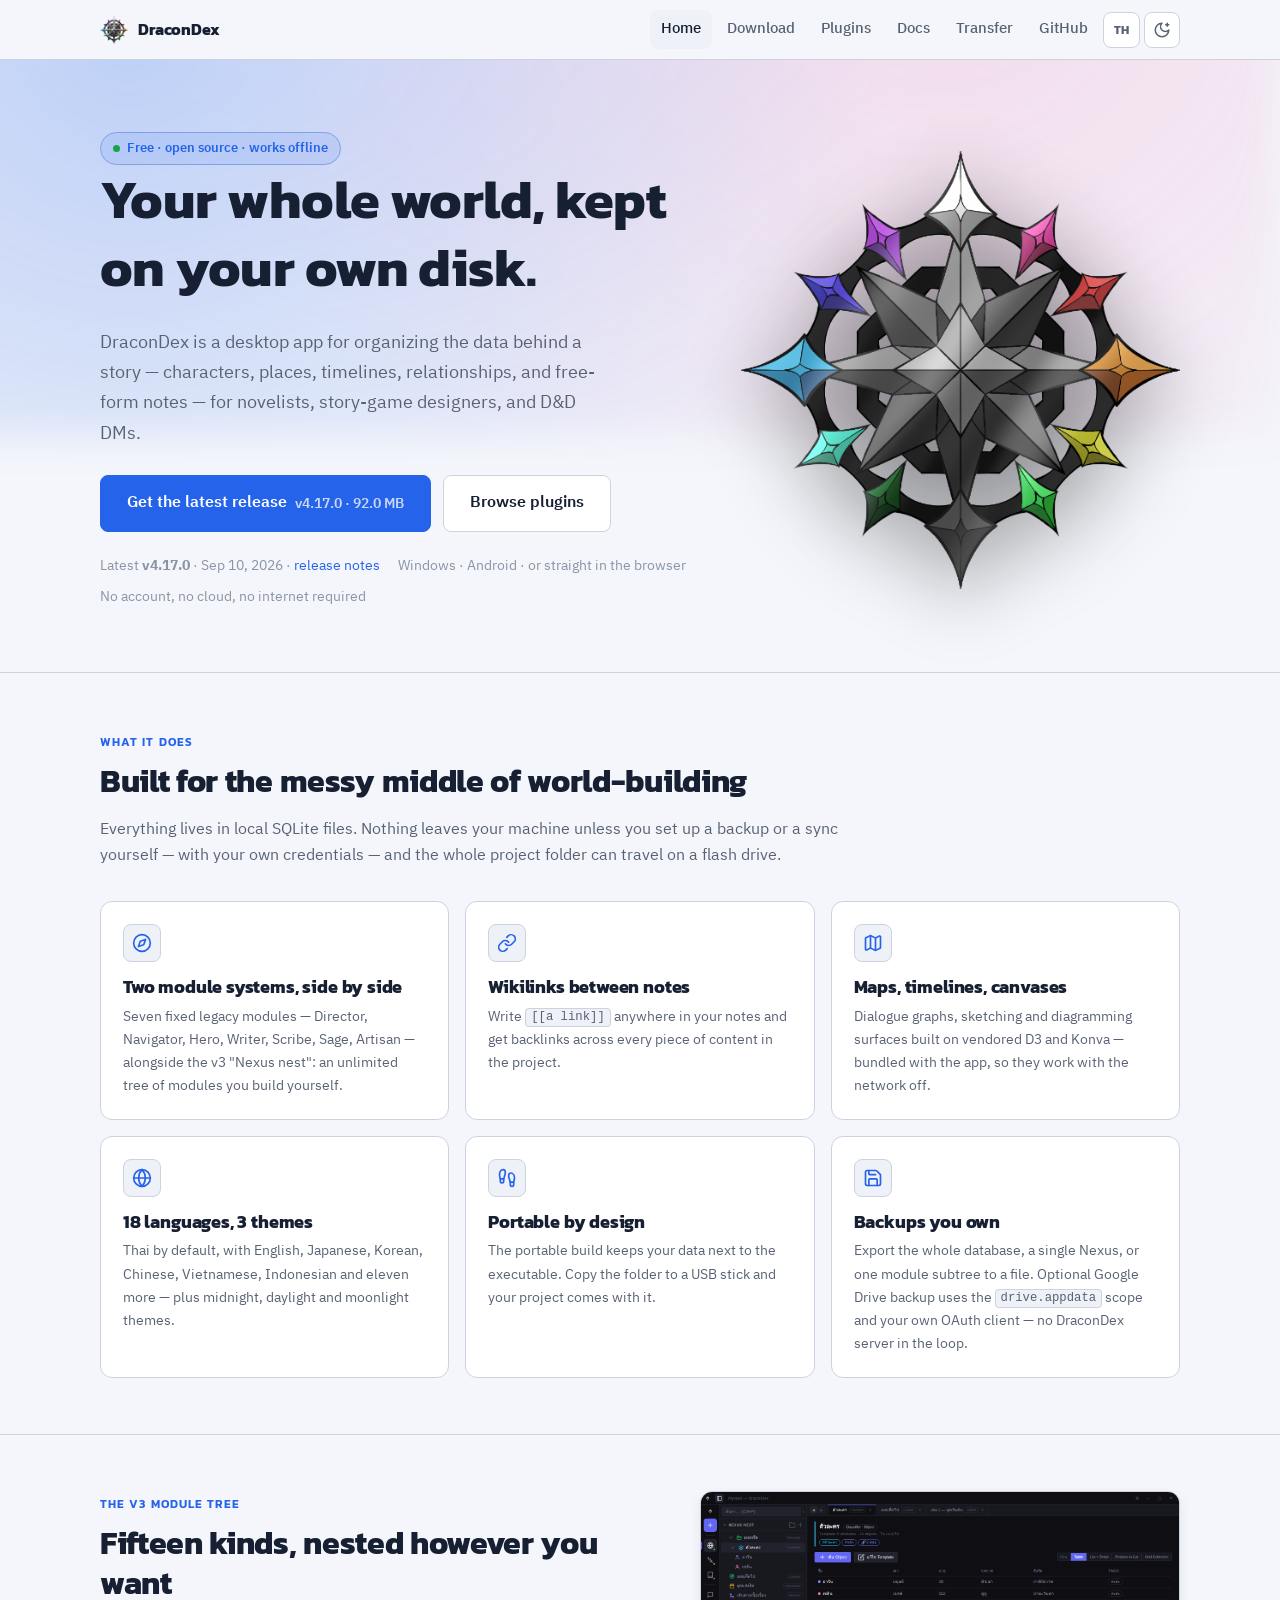
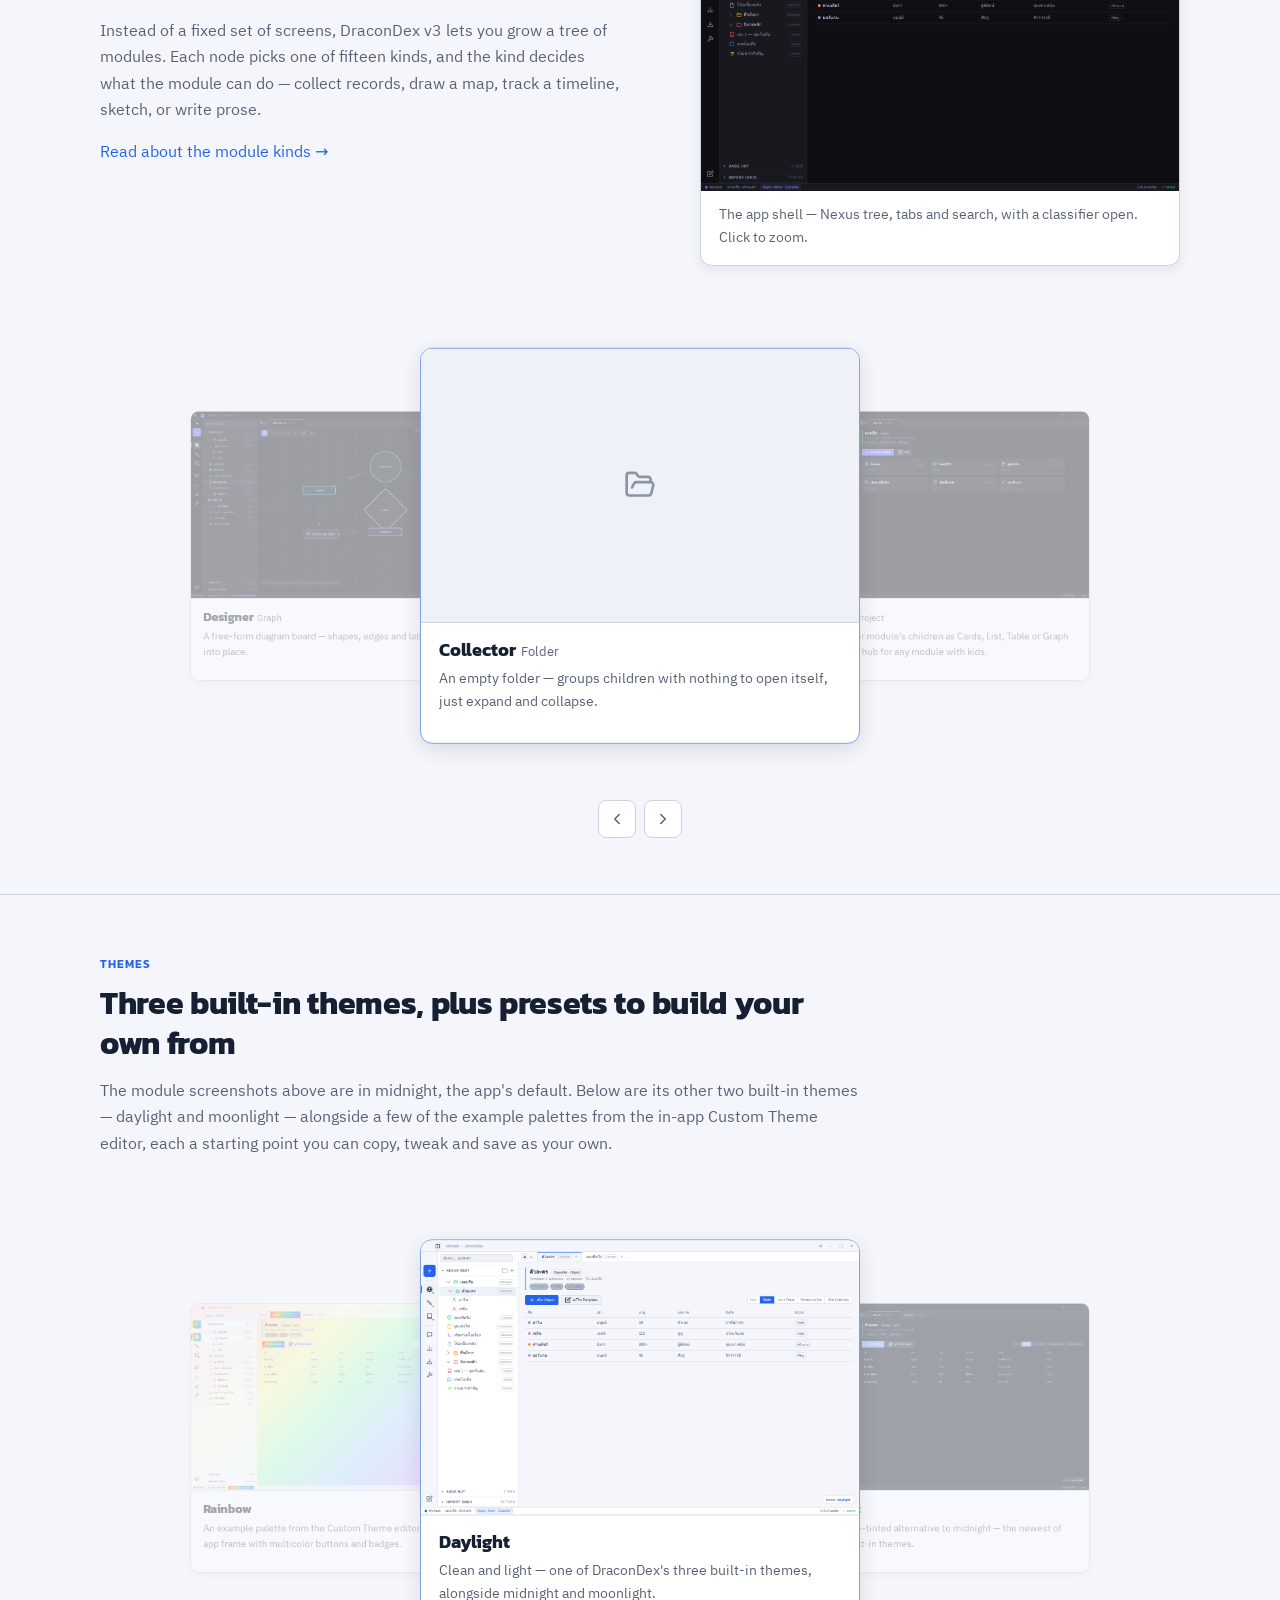
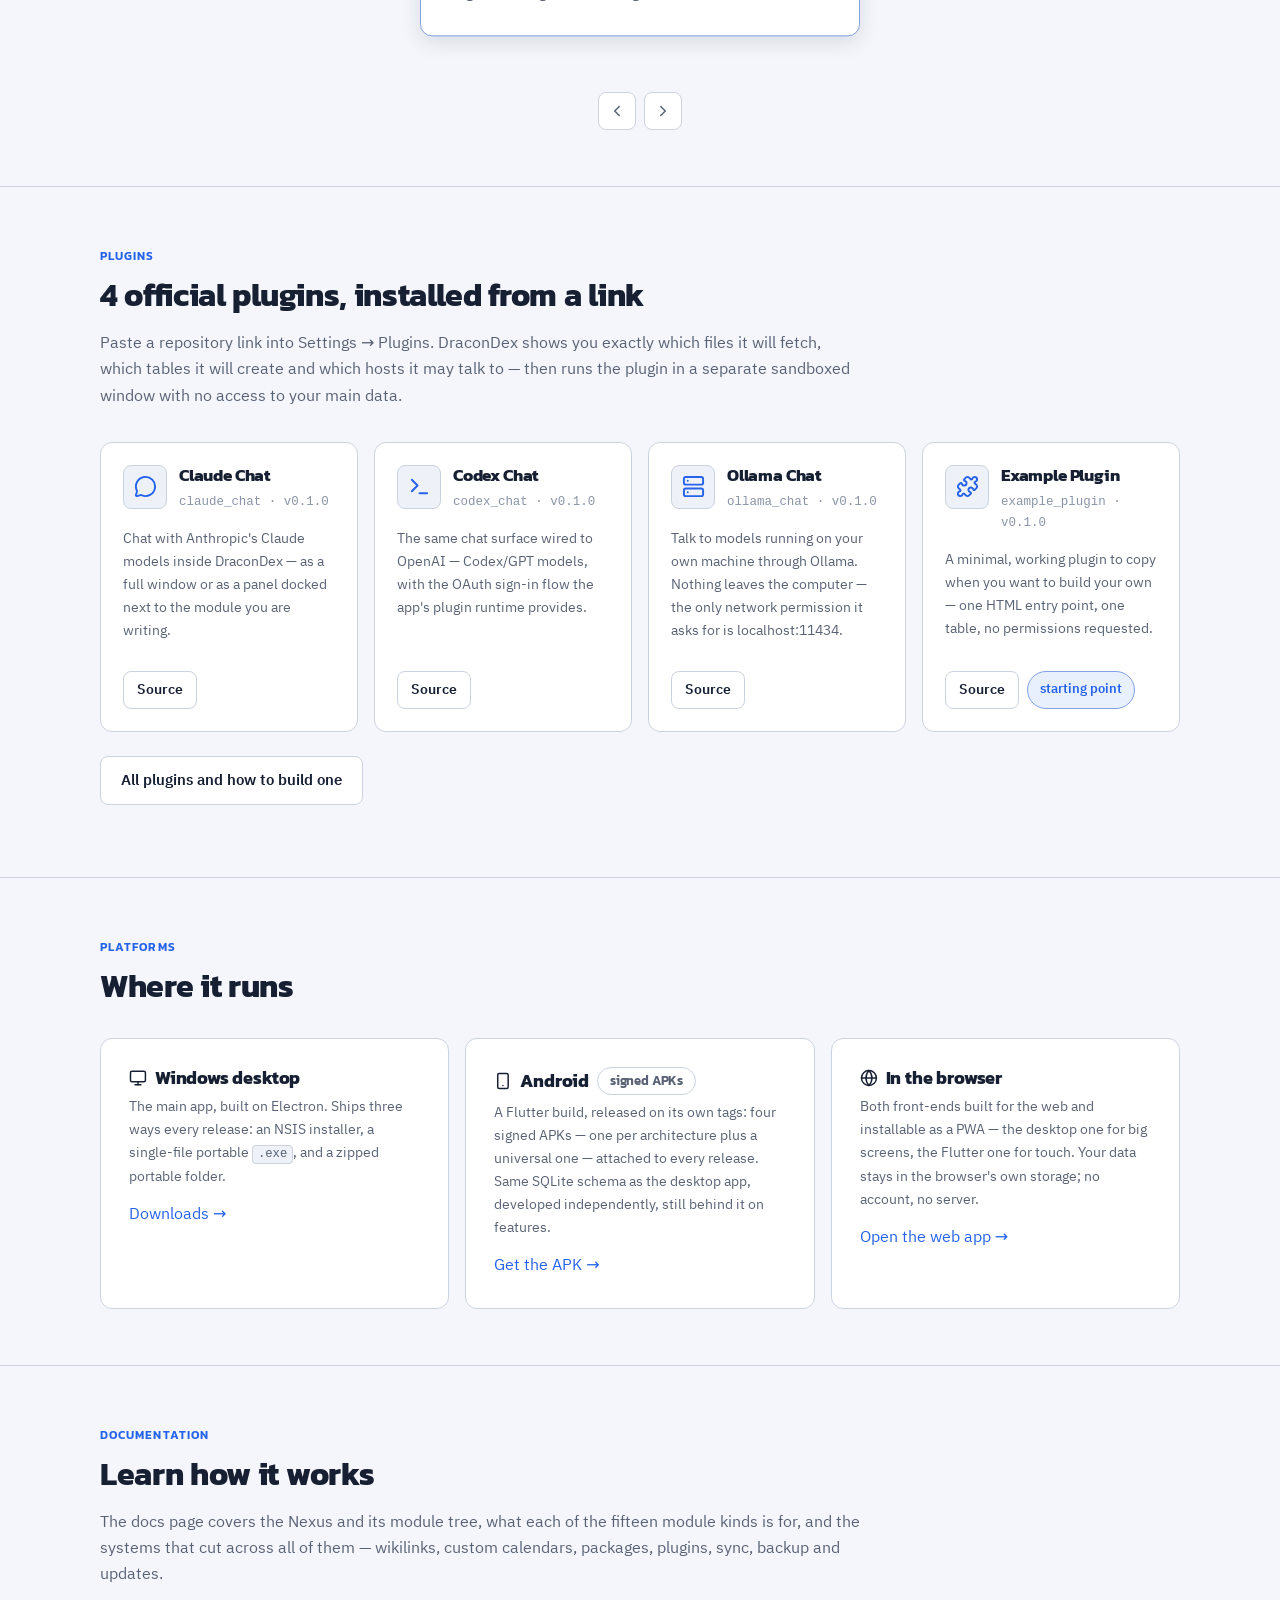
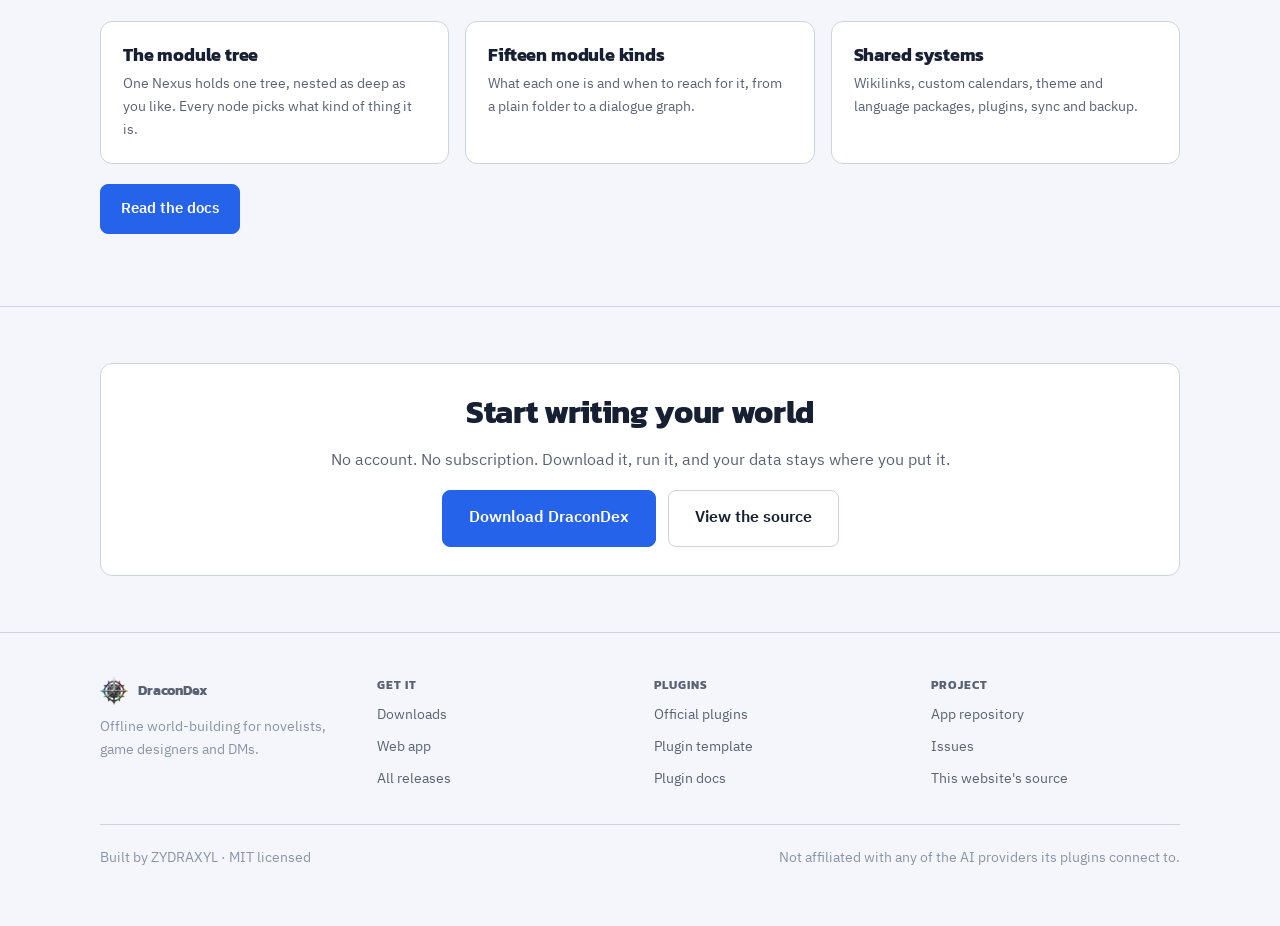
==== commit c6df4b63: "Link DDX Transfer from the topbar now that the service is live The card in docs.html described the f" ====
--- a/index.html
+++ b/index.html
@@ -43,6 +43,9 @@
           <a href="download.html" data-i18n="common.nav.download">Download</a>
           <a href="plugins.html" data-i18n="common.nav.plugins">Plugins</a>
           <a href="docs.html" data-i18n="common.nav.docs">Docs</a>
+          <a class="nav--wide" href="https://dracondex-transfer.netlify.app/" data-i18n="common.nav.transfer"
+            >Transfer</a
+          >
           <a class="nav--wide" href="https://github.com/ZYDRAXYL/DraconDex-APP"
             >GitHub</a
           >
